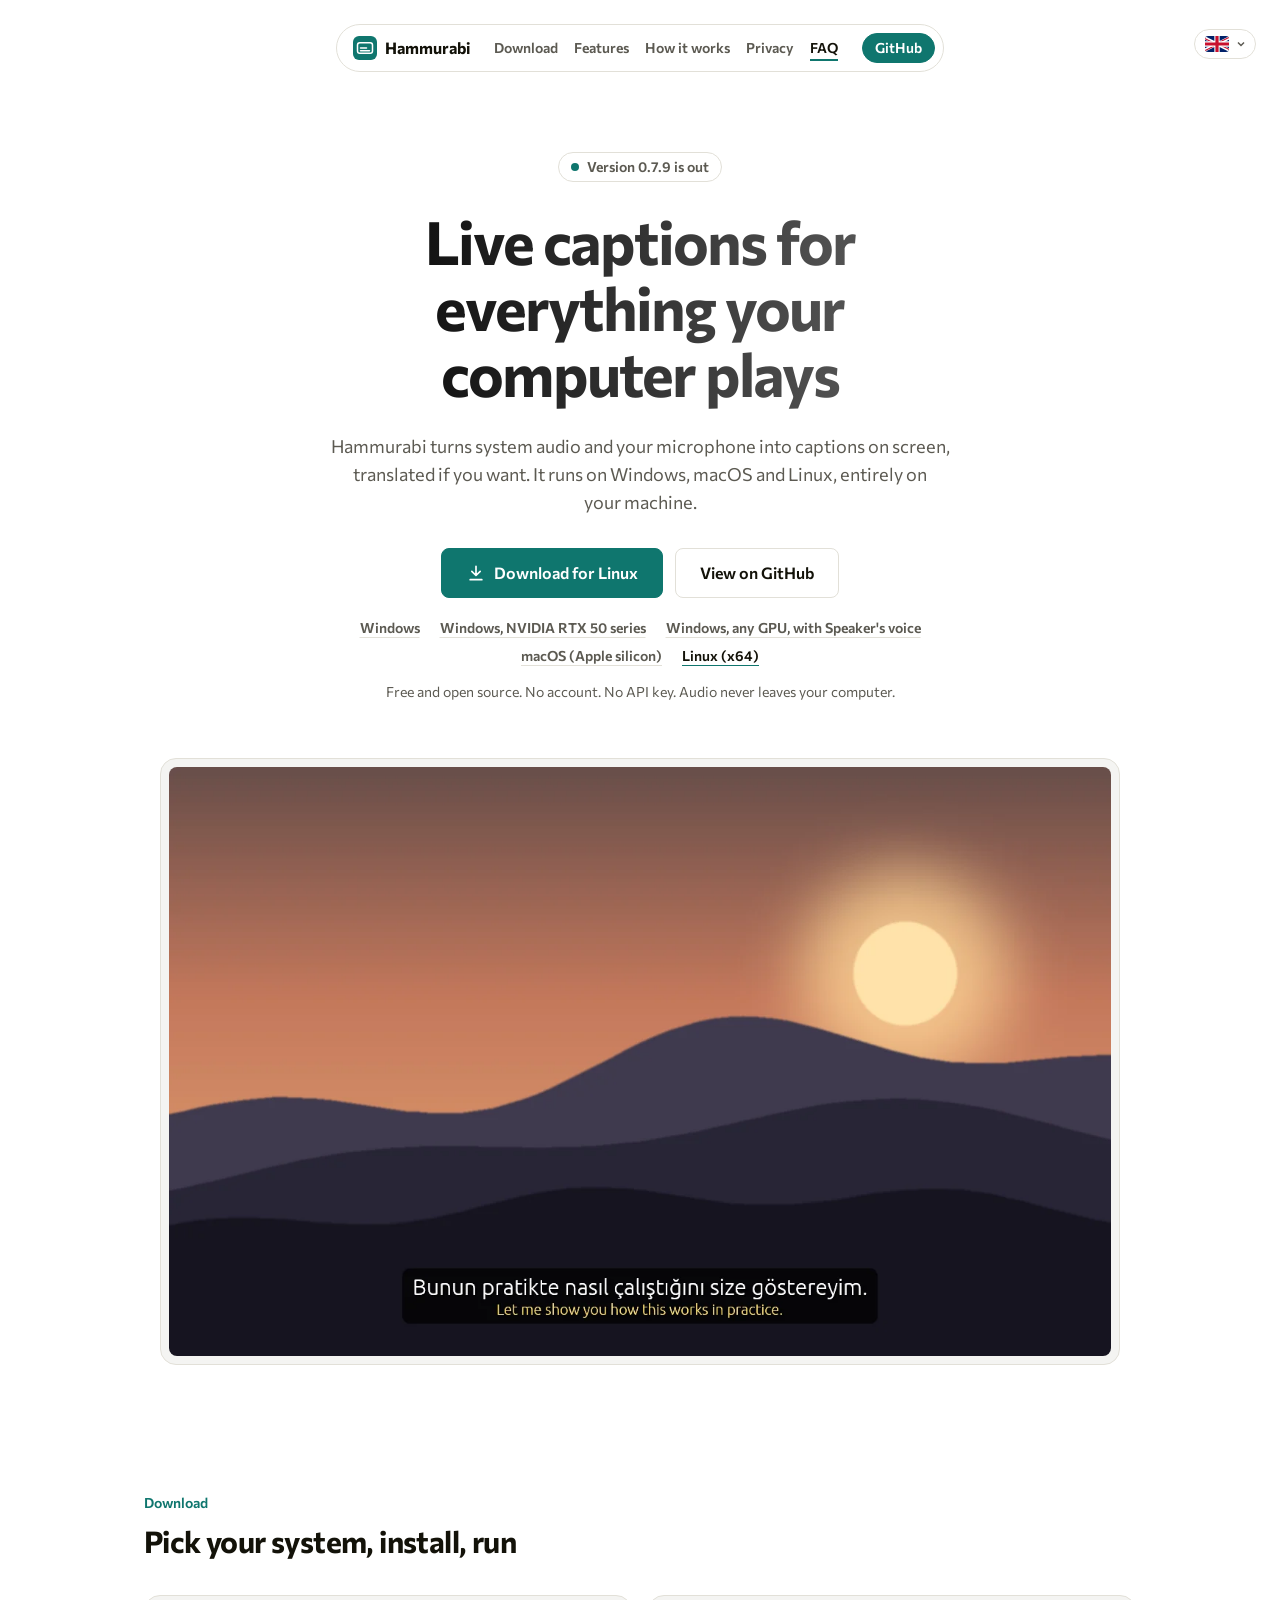
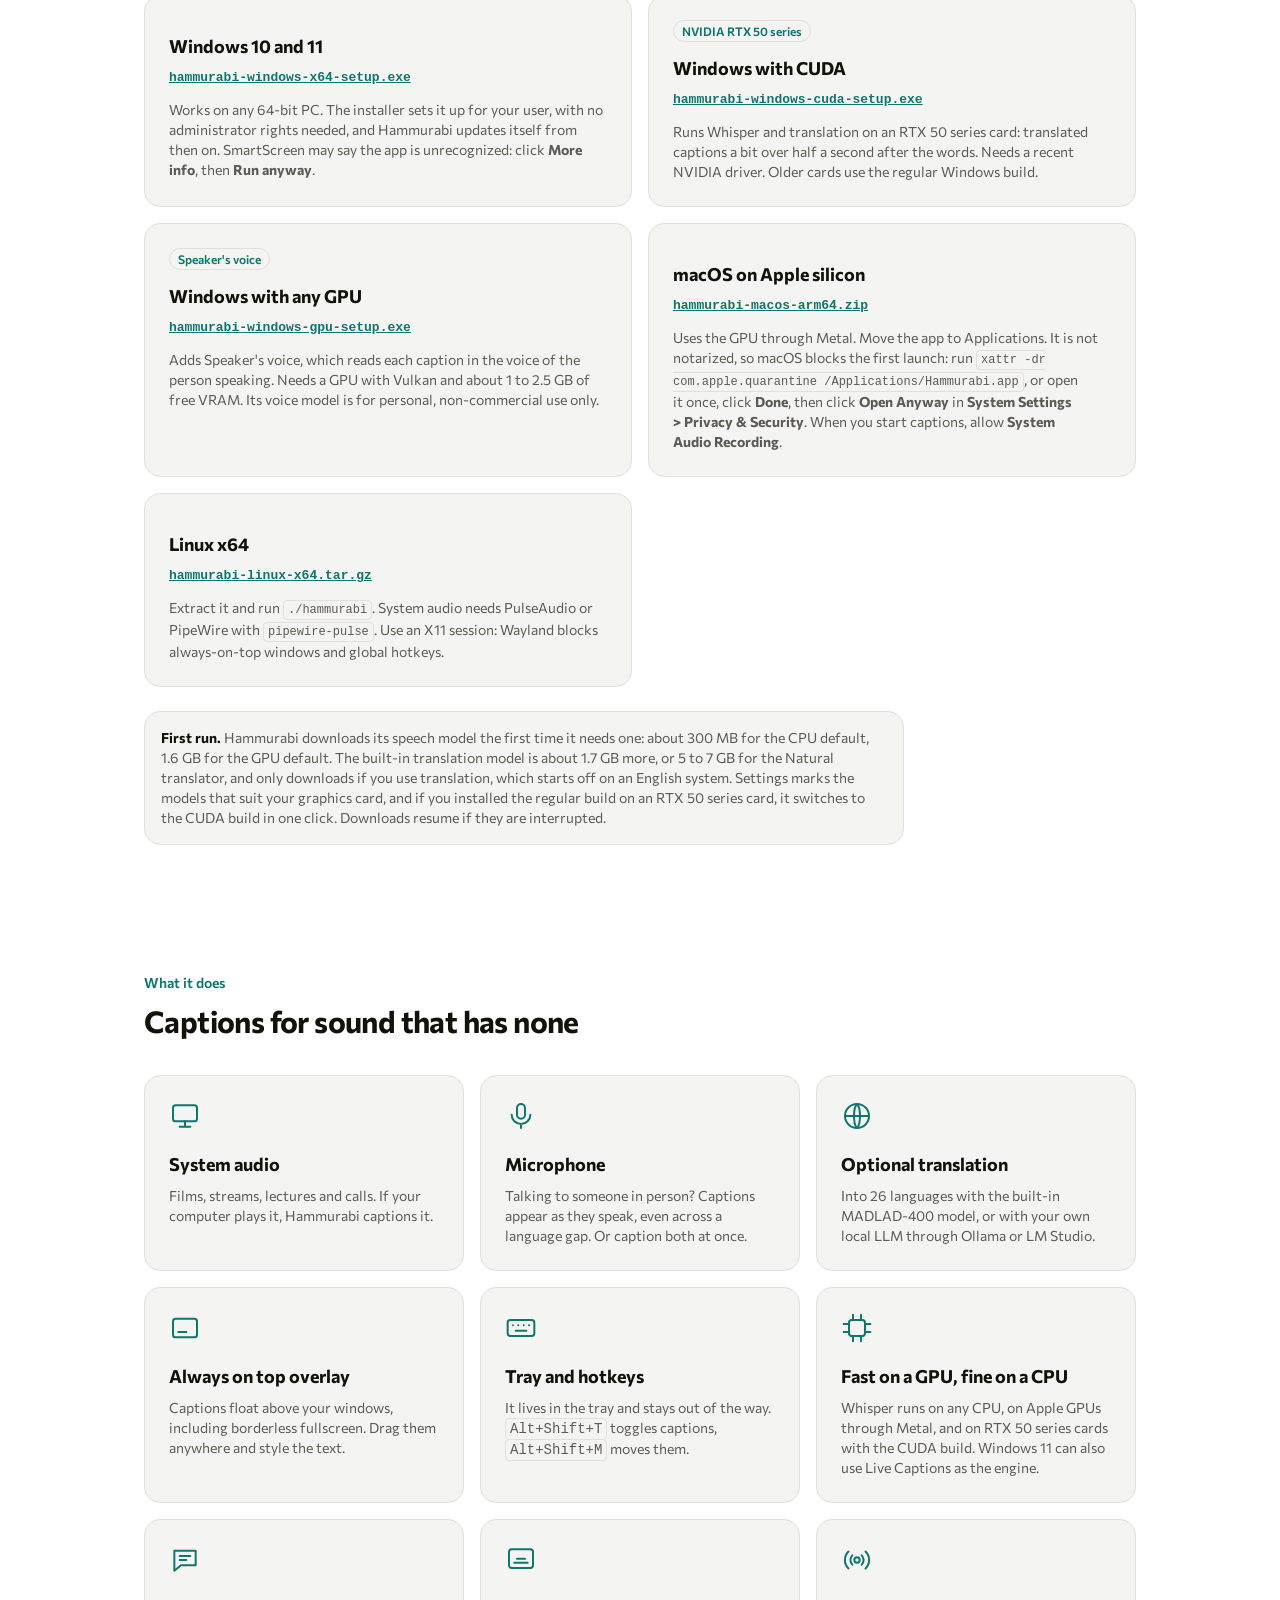
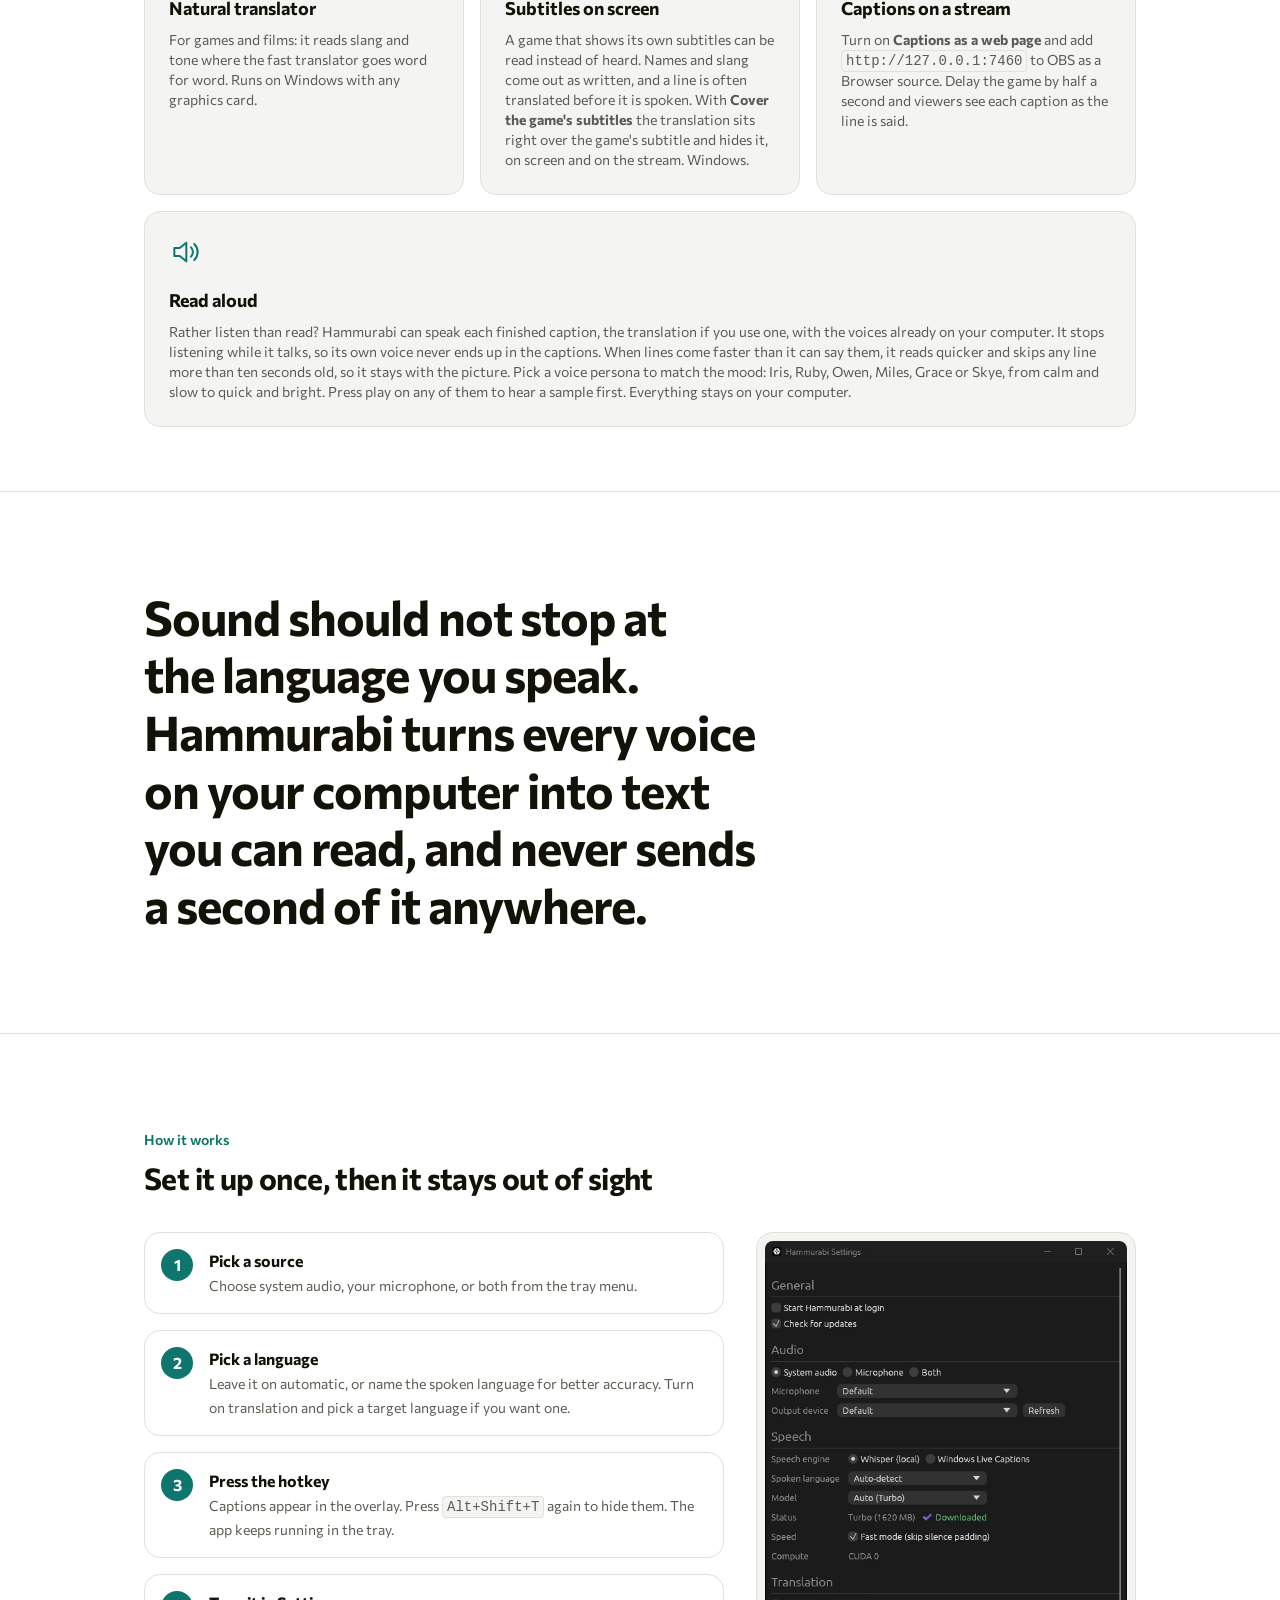
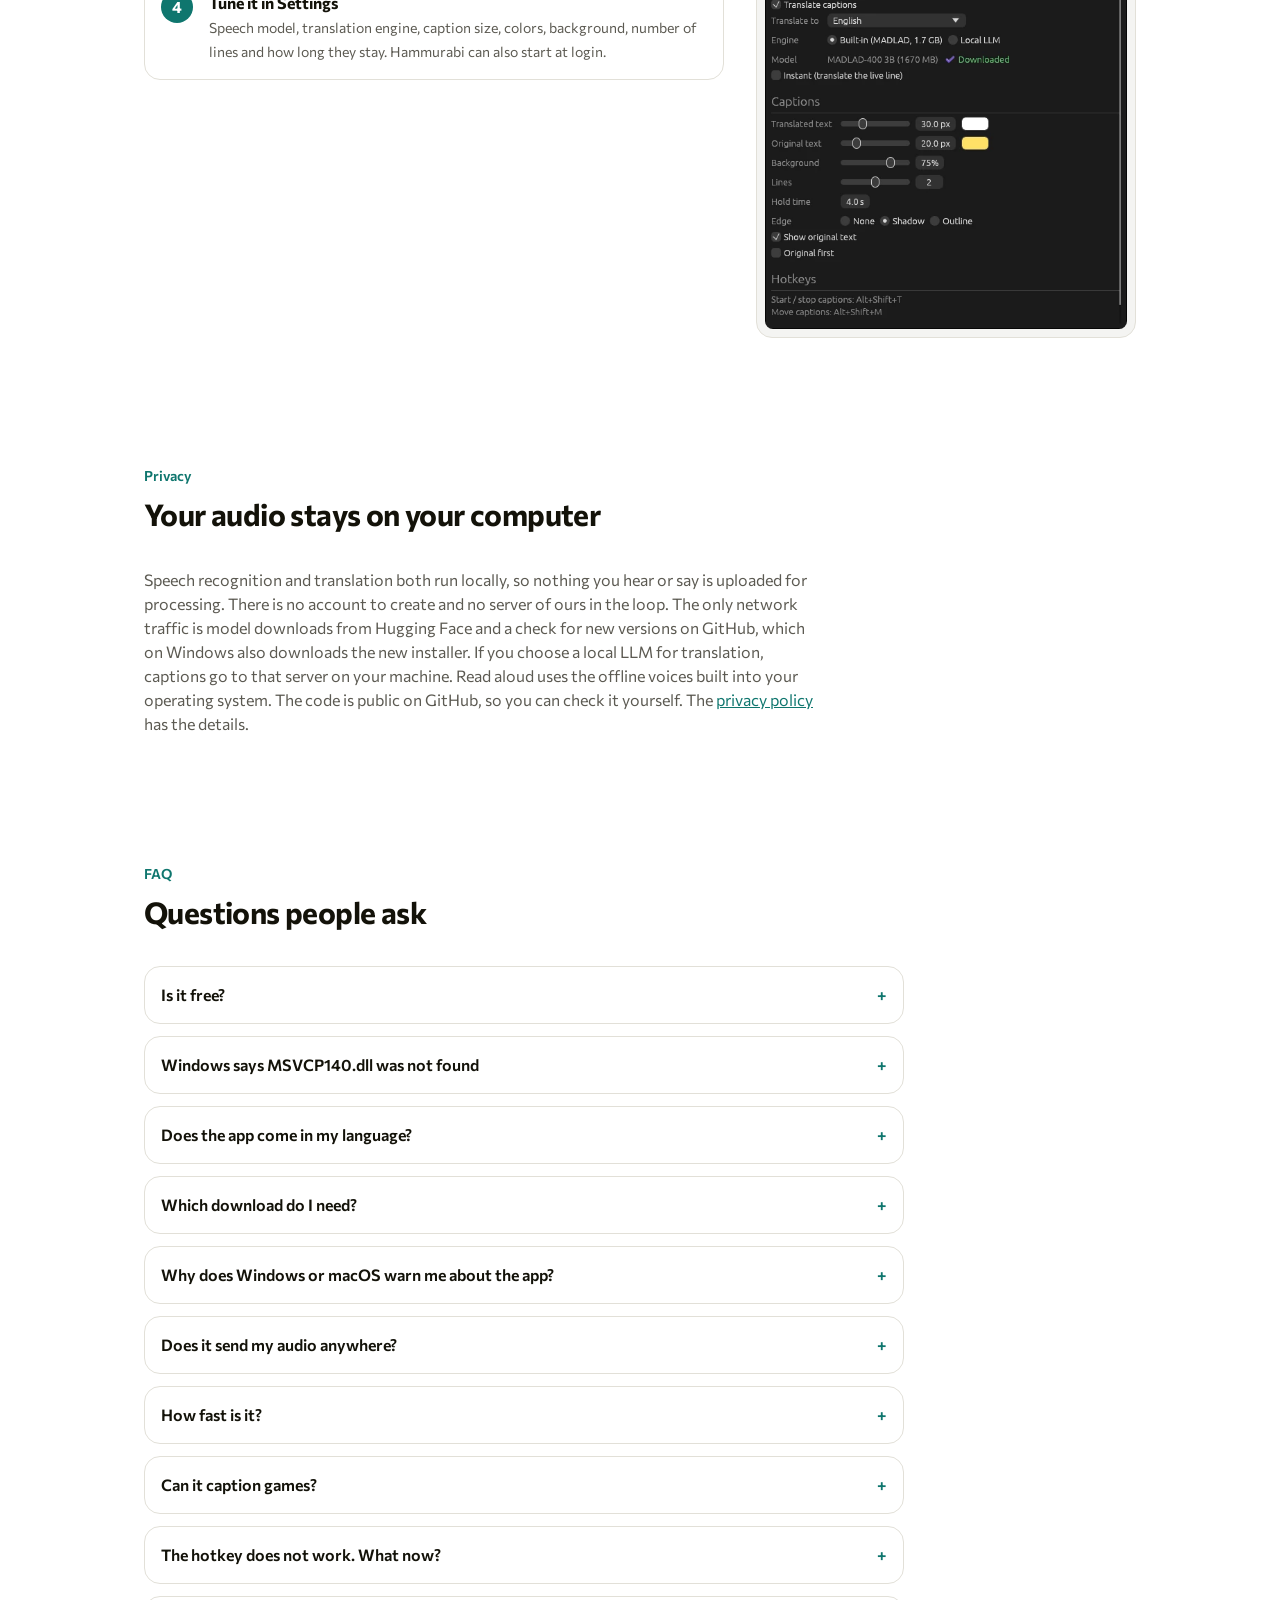
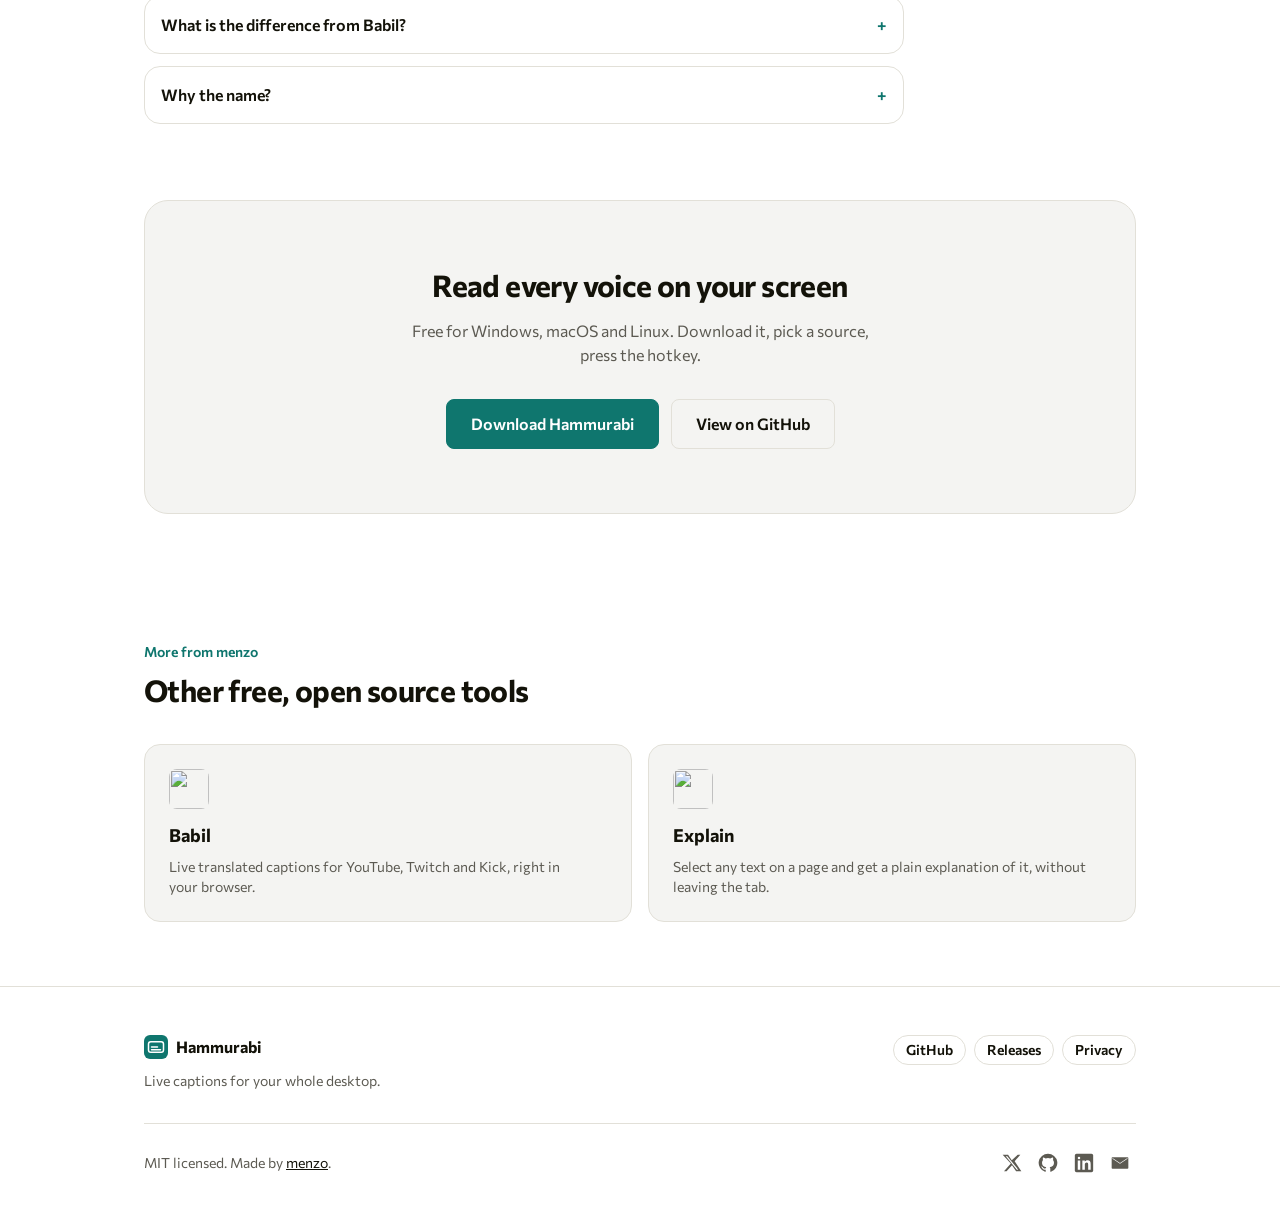
==== docs/index.html @ b680d035 "The site picks its language from a flag menu that has room for more languages" ====
<!doctype html>
<html lang="en">
<head>
<meta charset="utf-8">
<script>(function(){var L=["tr"],l;try{l=localStorage.getItem("lang")}catch(e){}if(l==="en")return;var n=((navigator.languages&&navigator.languages[0])||navigator.language||"").toLowerCase().split("-")[0];var t=L.indexOf(l)>=0?l:L.indexOf(n)>=0?n:"";if(t)location.replace(t+"/"+location.hash)})()</script>
<meta name="viewport" content="width=device-width,initial-scale=1">
<title>Hammurabi | Live Desktop Captions</title>
<meta name="description" content="Hammurabi is a free tray app for Windows, macOS and Linux that turns system audio and your microphone into live captions, with optional translation. Whisper runs on your computer. No account, no API key.">
<link rel="canonical" href="https://hammurabi.menzo.dev/">
<link rel="alternate" hreflang="en" href="https://hammurabi.menzo.dev/">
<link rel="alternate" hreflang="tr" href="https://hammurabi.menzo.dev/tr/">
<link rel="alternate" hreflang="x-default" href="https://hammurabi.menzo.dev/">
<link rel="icon" type="image/svg+xml" href="favicon.svg">
<meta name="theme-color" content="#0d1514">
<meta property="og:type" content="website">
<meta property="og:title" content="Hammurabi | Live Desktop Captions">
<meta property="og:description" content="Captions for any video, stream or call, and for the person talking to you. Local Whisper, optional translation, free download for Windows, macOS and Linux.">
<meta property="og:url" content="https://hammurabi.menzo.dev/">
<meta property="og:image" content="https://hammurabi.menzo.dev/og.png?v=20261023">
<meta property="og:image:width" content="1200">
<meta property="og:image:height" content="630">
<meta property="og:image:alt" content="Hammurabi live caption overlay with original speech and its translation.">
<meta name="twitter:card" content="summary_large_image">
<meta name="twitter:image" content="https://hammurabi.menzo.dev/og.png?v=20261023">
<link rel="preconnect" href="https://fonts.googleapis.com">
<link rel="preconnect" href="https://fonts.gstatic.com" crossorigin>
<link rel="stylesheet" href="https://fonts.googleapis.com/css2?family=Commissioner:wght@400;600;700&amp;display=swap">
<link rel="stylesheet" href="style.css">
<script>document.documentElement.className="js"</script>
</head>
<body>
<!-- Turkish copy: tr/index.html. Any change to this page goes there too, in the same push. -->
<a class="skip" href="#main">Skip to content</a>
<nav class="pill" aria-label="Main">
<a class="brand" href="#top"><img src="favicon.svg" alt="" width="24" height="24">Hammurabi</a>
<div class="links"><a href="#download">Download</a><a href="#features">Features</a><a href="#how">How it works</a><a href="#privacy">Privacy</a><a href="#faq">FAQ</a></div>
<div class="nav-end"><a class="btn sm" href="https://github.com/canmenzo/hammurabi">GitHub</a></div>
</nav>
<details class="langs"><summary aria-label="Language: English"><svg viewBox="0 0 60 30" preserveAspectRatio="xMidYMid slice" aria-hidden="true"><clipPath id="uk-t"><path d="M30 15h30v15zv15H0zH0V0zV0h30z"/></clipPath><rect width="60" height="30" fill="#012169"/><path d="M0 0l60 30M60 0L0 30" stroke="#fff" stroke-width="6"/><path d="M0 0l60 30M60 0L0 30" clip-path="url(#uk-t)" stroke="#c8102e" stroke-width="4"/><path d="M30 0v30M0 15h60" stroke="#fff" stroke-width="10"/><path d="M30 0v30M0 15h60" stroke="#c8102e" stroke-width="6"/></svg><svg class="chev" viewBox="0 0 12 12" aria-hidden="true"><path d="M3 4.5l3 3 3-3" fill="none" stroke="currentColor" stroke-width="1.5"/></svg></summary><div class="langs-menu"><a href="./" hreflang="en" lang="en" data-lang="en" aria-current="page"><svg viewBox="0 0 60 30" preserveAspectRatio="xMidYMid slice" aria-hidden="true"><clipPath id="uk-t"><path d="M30 15h30v15zv15H0zH0V0zV0h30z"/></clipPath><rect width="60" height="30" fill="#012169"/><path d="M0 0l60 30M60 0L0 30" stroke="#fff" stroke-width="6"/><path d="M0 0l60 30M60 0L0 30" clip-path="url(#uk-t)" stroke="#c8102e" stroke-width="4"/><path d="M30 0v30M0 15h60" stroke="#fff" stroke-width="10"/><path d="M30 0v30M0 15h60" stroke="#c8102e" stroke-width="6"/></svg><span>English</span></a><a href="tr/" hreflang="tr" lang="tr" data-lang="tr"><svg viewBox="0 0 30 20" aria-hidden="true"><rect width="30" height="20" fill="#e30a17"/><circle cx="10.625" cy="10" r="5" fill="#fff"/><circle cx="11.875" cy="10" r="4" fill="#e30a17"/><path fill="#fff" d="M12.083 10L13.81 9.439 13.81 7.622 14.878 9.092 16.606 8.531 15.538 10 16.606 11.469 14.878 10.908 13.81 12.378 13.81 10.561z"/></svg><span>Türkçe</span></a></div></details>

<main id="main">
<header class="hero" id="top">
<p class="status"><span class="dot"></span>Version 0.7.9 is out</p>
<h1>Live captions for everything your computer plays</h1>
<p class="sub">Hammurabi turns system audio and your microphone into captions on screen, translated if you want. It runs on Windows, macOS and Linux, entirely on your machine.</p>
<div class="cta"><a class="btn lg" id="dl" href="https://github.com/canmenzo/hammurabi/releases/latest"><svg viewBox="0 0 24 24" aria-hidden="true"><path d="M12 4v11M7 10l5 5 5-5M5 20h14"/></svg><span id="dl-label">Download</span></a><a class="btn ghost lg" href="https://github.com/canmenzo/hammurabi">View on GitHub</a></div>
<p class="files" id="files"><a data-os="win" href="https://github.com/canmenzo/hammurabi/releases/latest/download/hammurabi-windows-x64-setup.exe">Windows</a><a data-os="cuda" href="https://github.com/canmenzo/hammurabi/releases/latest/download/hammurabi-windows-cuda-setup.exe">Windows, NVIDIA RTX 50 series</a><a data-os="gpu" href="https://github.com/canmenzo/hammurabi/releases/latest/download/hammurabi-windows-gpu-setup.exe">Windows, any GPU, with Speaker's voice</a><a data-os="mac" href="https://github.com/canmenzo/hammurabi/releases/latest/download/hammurabi-macos-arm64.zip">macOS (Apple silicon)</a><a data-os="linux" href="https://github.com/canmenzo/hammurabi/releases/latest/download/hammurabi-linux-x64.tar.gz">Linux (x64)</a></p>
<p class="proof">Free and open source. No account. No API key. Audio never leaves your computer.</p>
<figure class="shot hero-shot">
<picture><source media="(max-width:640px)" srcset="img/overlay-mobile.webp" width="800" height="500"><img src="img/overlay.webp" width="1280" height="800" alt="The Hammurabi caption overlay at the bottom of a video, showing a Turkish line with its English translation underneath"></picture>
</figure>
</header>

<section class="wrap" id="download">
<p class="eyebrow rv">Download</p>
<h2 class="rv">Pick your system, install, run</h2>
<div class="grid os">
<div class="card rv" id="os-win"><h3>Windows 10 and 11</h3><p class="file"><a href="https://github.com/canmenzo/hammurabi/releases/latest/download/hammurabi-windows-x64-setup.exe">hammurabi-windows-x64-setup.exe</a></p><p>Works on any 64-bit PC. The installer sets it up for your user, with no administrator rights needed, and Hammurabi updates itself from then on. SmartScreen may say the app is unrecognized: click <strong>More info</strong>, then <strong>Run anyway</strong>.</p></div>
<div class="card rv" id="os-cuda"><span class="tag">NVIDIA RTX 50 series</span><h3>Windows with CUDA</h3><p class="file"><a href="https://github.com/canmenzo/hammurabi/releases/latest/download/hammurabi-windows-cuda-setup.exe">hammurabi-windows-cuda-setup.exe</a></p><p>Runs Whisper and translation on an RTX 50 series card: translated captions a bit over half a second after the words. Needs a recent NVIDIA driver. Older cards use the regular Windows build.</p></div>
<div class="card rv" id="os-gpu"><span class="tag">Speaker's voice</span><h3>Windows with any GPU</h3><p class="file"><a href="https://github.com/canmenzo/hammurabi/releases/latest/download/hammurabi-windows-gpu-setup.exe">hammurabi-windows-gpu-setup.exe</a></p><p>Adds Speaker's voice, which reads each caption in the voice of the person speaking. Needs a GPU with Vulkan and about 1 to 2.5 GB of free VRAM. Its voice model is for personal, non-commercial use only.</p></div>
<div class="card rv" id="os-mac"><h3>macOS on Apple silicon</h3><p class="file"><a href="https://github.com/canmenzo/hammurabi/releases/latest/download/hammurabi-macos-arm64.zip">hammurabi-macos-arm64.zip</a></p><p>Uses the GPU through Metal. Move the app to Applications. It is not notarized, so macOS blocks the first launch: run <code>xattr -dr com.apple.quarantine /Applications/Hammurabi.app</code>, or open it once, click <strong>Done</strong>, then click <strong>Open Anyway</strong> in <strong>System Settings &gt; Privacy &amp; Security</strong>. When you start captions, allow <strong>System Audio Recording</strong>.</p></div>
<div class="card rv" id="os-linux"><h3>Linux x64</h3><p class="file"><a href="https://github.com/canmenzo/hammurabi/releases/latest/download/hammurabi-linux-x64.tar.gz">hammurabi-linux-x64.tar.gz</a></p><p>Extract it and run <code>./hammurabi</code>. System audio needs PulseAudio or PipeWire with <code>pipewire-pulse</code>. Use an X11 session: Wayland blocks always-on-top windows and global hotkeys.</p></div>
</div>
<div class="note rv"><strong>First run.</strong> Hammurabi downloads its speech model the first time it needs one: about 300 MB for the CPU default, 1.6 GB for the GPU default. The built-in translation model is about 1.7 GB more, or 5 to 7 GB for the Natural translator, and only downloads if you use translation, which starts off on an English system. Settings marks the models that suit your graphics card, and if you installed the regular build on an RTX 50 series card, it switches to the CUDA build in one click. Downloads resume if they are interrupted.</div>
</section>

<section class="wrap" id="features">
<p class="eyebrow rv">What it does</p>
<h2 class="rv">Captions for sound that has none</h2>
<div class="grid">
<div class="card rv"><svg viewBox="0 0 24 24" aria-hidden="true"><rect x="3" y="4" width="18" height="12" rx="2"/><path d="M8 20h8M12 16v4"/></svg><h3>System audio</h3><p>Films, streams, lectures and calls. If your computer plays it, Hammurabi captions it.</p></div>
<div class="card rv"><svg viewBox="0 0 24 24" aria-hidden="true"><rect x="9" y="3" width="6" height="11" rx="3"/><path d="M5 11a7 7 0 0014 0M12 18v3"/></svg><h3>Microphone</h3><p>Talking to someone in person? Captions appear as they speak, even across a language gap. Or caption both at once.</p></div>
<div class="card rv"><svg viewBox="0 0 24 24" aria-hidden="true"><circle cx="12" cy="12" r="9"/><path d="M3 12h18M12 3c3 3 3 15 0 18M12 3c-3 3-3 15 0 18"/></svg><h3>Optional translation</h3><p>Into 26 languages with the built-in MADLAD-400 model, or with your own local LLM through Ollama or LM Studio.</p></div>
<div class="card rv"><svg viewBox="0 0 24 24" aria-hidden="true"><rect x="3" y="5" width="18" height="14" rx="2"/><path d="M7 15h6"/></svg><h3>Always on top overlay</h3><p>Captions float above your windows, including borderless fullscreen. Drag them anywhere and style the text.</p></div>
<div class="card rv"><svg viewBox="0 0 24 24" aria-hidden="true"><rect x="2" y="6" width="20" height="12" rx="2"/><path d="M6 10h.01M10 10h.01M14 10h.01M18 10h.01M8 14h8"/></svg><h3>Tray and hotkeys</h3><p>It lives in the tray and stays out of the way. <kbd>Alt+Shift+T</kbd> toggles captions, <kbd>Alt+Shift+M</kbd> moves them.</p></div>
<div class="card rv"><svg viewBox="0 0 24 24" aria-hidden="true"><rect x="6" y="6" width="12" height="12" rx="2"/><path d="M9 2v4M15 2v4M9 18v4M15 18v4M2 9h4M2 15h4M18 9h4M18 15h4"/></svg><h3>Fast on a GPU, fine on a CPU</h3><p>Whisper runs on any CPU, on Apple GPUs through Metal, and on RTX 50 series cards with the CUDA build. Windows 11 can also use Live Captions as the engine.</p></div>
<div class="card rv"><svg viewBox="0 0 24 24" aria-hidden="true"><path d="M4 5h16v11H9l-5 4z"/><path d="M8 9h8M8 12h5"/></svg><h3>Natural translator</h3><p>For games and films: it reads slang and tone where the fast translator goes word for word. Runs on Windows with any graphics card.</p></div>
<div class="card rv"><svg viewBox="0 0 24 24" aria-hidden="true"><rect x="3" y="4" width="18" height="14" rx="2"/><path d="M7 14h10M9 11h6"/></svg><h3>Subtitles on screen</h3><p>A game that shows its own subtitles can be read instead of heard. Names and slang come out as written, and a line is often translated before it is spoken. With <strong>Cover the game's subtitles</strong> the translation sits right over the game's subtitle and hides it, on screen and on the stream. Windows.</p></div>
<div class="card rv"><svg viewBox="0 0 24 24" aria-hidden="true"><circle cx="12" cy="12" r="2"/><path d="M8.5 8.5a5 5 0 000 7M15.5 8.5a5 5 0 010 7M5.6 5.6a9 9 0 000 12.8M18.4 5.6a9 9 0 010 12.8"/></svg><h3>Captions on a stream</h3><p>Turn on <strong>Captions as a web page</strong> and add <code>http://127.0.0.1:7460</code> to OBS as a Browser source. Delay the game by half a second and viewers see each caption as the line is said.</p></div>
<div class="card wide rv"><svg viewBox="0 0 24 24" aria-hidden="true"><path d="M4 9v6h4l5 4V5L8 9H4z"/><path d="M16.5 8.5a5 5 0 010 7M19 6a8.5 8.5 0 010 12"/></svg><h3>Read aloud</h3><p>Rather listen than read? Hammurabi can speak each finished caption, the translation if you use one, with the voices already on your computer. It stops listening while it talks, so its own voice never ends up in the captions. When lines come faster than it can say them, it reads quicker and skips any line more than ten seconds old, so it stays with the picture. Pick a voice persona to match the mood: Iris, Ruby, Owen, Miles, Grace or Skye, from calm and slow to quick and bright. Press play on any of them to hear a sample first. Everything stays on your computer.</p></div>
</div>
</section>

<div class="tagline"><div class="wrap"><p id="tag">Sound should not stop at the language you speak. Hammurabi turns every voice on your computer into text you can read, and never sends a second of it anywhere.</p></div></div>

<section class="wrap" id="how">
<p class="eyebrow rv">How it works</p>
<h2 class="rv">Set it up once, then it stays out of sight</h2>
<div class="split">
<ol class="steps rv">
<li><strong>Pick a source</strong><span>Choose system audio, your microphone, or both from the tray menu.</span></li>
<li><strong>Pick a language</strong><span>Leave it on automatic, or name the spoken language for better accuracy. Turn on translation and pick a target language if you want one.</span></li>
<li><strong>Press the hotkey</strong><span>Captions appear in the overlay. Press <kbd>Alt+Shift+T</kbd> again to hide them. The app keeps running in the tray.</span></li>
<li><strong>Tune it in Settings</strong><span>Speech model, translation engine, caption size, colors, background, number of lines and how long they stay. Hammurabi can also start at login.</span></li>
</ol>
<figure class="shot settings-shot rv"><img src="img/settings.webp" width="522" height="992" loading="lazy" alt="The Hammurabi settings window with sections for General, Audio, Speech, Translation, Captions and Hotkeys"></figure>
</div>
</section>

<section class="wrap" id="privacy">
<p class="eyebrow rv">Privacy</p>
<h2 class="rv">Your audio stays on your computer</h2>
<p class="lead rv">Speech recognition and translation both run locally, so nothing you hear or say is uploaded for processing. There is no account to create and no server of ours in the loop. The only network traffic is model downloads from Hugging Face and a check for new versions on GitHub, which on Windows also downloads the new installer. If you choose a local LLM for translation, captions go to that server on your machine. Read aloud uses the offline voices built into your operating system. The code is public on GitHub, so you can check it yourself. The <a href="/privacy">privacy policy</a> has the details.</p>
</section>

<section class="wrap" id="faq">
<p class="eyebrow rv">FAQ</p>
<h2 class="rv">Questions people ask</h2>
<details class="rv"><summary>Is it free?</summary><p>Yes. Hammurabi is open source under the MIT License. There is no paid tier, no trial and no API key to buy.</p></details>
<details class="rv"><summary>Windows says MSVCP140.dll was not found</summary><p>Versions before 0.7.6 needed the Visual C++ Redistributable, which some PCs do not have. Download the installer again and run it: it installs over the old one and brings that file along.</p></details>
<details class="rv"><summary>Does the app come in my language?</summary><p>Hammurabi speaks English, Turkish, Spanish, Portuguese and Chinese, and opens in your system's language when it is one of them. Change it in <strong>Settings &gt; General</strong>. Captions and translation work in many more languages than that.</p></details>
<details class="rv"><summary>Which download do I need?</summary><p>On Windows, take the CUDA build only if you have an NVIDIA RTX 50 series card; everyone else takes the regular Windows build. Take the GPU build if you want Speaker's voice. Mac users take the macOS build (Apple silicon only), and Linux users the tar.gz.</p></details>
<details class="rv"><summary>Why does Windows or macOS warn me about the app?</summary><p>The builds are not code signed with a paid certificate yet. On Windows, click More info, then Run anyway. On macOS, use Open Anyway in System Settings &gt; Privacy &amp; Security, or remove the quarantine flag with <code>xattr -dr com.apple.quarantine /Applications/Hammurabi.app</code>.</p></details>
<details class="rv"><summary>Does it send my audio anywhere?</summary><p>No. Whisper runs on your computer, and so does translation. Nothing is uploaded.</p></details>
<details class="rv"><summary>How fast is it?</summary><p>On a modern CPU the default model keeps up with normal speech. With the CUDA build on an RTX 50 series card, a translated caption appears a bit over half a second after the words are said. On a slower machine, pick the tiny or base model in Settings.</p></details>
<details class="rv"><summary>Can it caption games?</summary><p>Borderless and windowed games, yes. Games in exclusive fullscreen on Windows draw over every other window, so the overlay cannot appear on top of them.</p></details>
<details class="rv"><summary>The hotkey does not work. What now?</summary><p>Windows uses Alt+Shift to switch keyboard layouts, which can swallow the shortcut. Change it in <strong>Settings &gt; General</strong>. On Linux, global hotkeys need an X11 session.</p></details>
<details class="rv"><summary>What is the difference from Babil?</summary><p>Babil captions videos inside your browser. Hammurabi captions the whole computer and your microphone, so it also works for native apps, calls and conversations.</p></details>
<details class="rv"><summary>Why the name?</summary><p>Hammurabi ruled Babylon, and Babil is the Turkish name for Babylon. The desktop app is the sibling of the browser extension.</p></details>
</section>

<section class="wrap final">
<div class="panel rv"><h2>Read every voice on your screen</h2><p>Free for Windows, macOS and Linux. Download it, pick a source, press the hotkey.</p><div class="cta"><a class="btn lg" href="https://github.com/canmenzo/hammurabi/releases/latest">Download Hammurabi</a><a class="btn ghost lg" href="https://github.com/canmenzo/hammurabi">View on GitHub</a></div></div>
</section>

<section class="wrap" id="more">
<p class="eyebrow rv">More from menzo</p>
<h2 class="rv">Other free, open source tools</h2>
<div class="grid tools"><a class="card rv" href="https://babil.menzo.dev"><img src="https://babil.menzo.dev/icon-128.png" alt="" width="40" height="40" loading="lazy"><h3>Babil</h3><p>Live translated captions for YouTube, Twitch and Kick, right in your browser.</p></a><a class="card rv" href="https://explain.menzo.dev"><img src="https://explain.menzo.dev/icon-128.png" alt="" width="40" height="40" loading="lazy"><h3>Explain</h3><p>Select any text on a page and get a plain explanation of it, without leaving the tab.</p></a></div>
</section>
</main>
<footer><div class="wrap"><div class="fb"><a class="brand" href="#top"><img src="favicon.svg" alt="" width="24" height="24">Hammurabi</a><p>Live captions for your whole desktop.</p></div><nav aria-label="Footer"><a href="https://github.com/canmenzo/hammurabi">GitHub</a><a href="https://github.com/canmenzo/hammurabi/releases/latest">Releases</a><a href="/privacy">Privacy</a></nav></div><div class="wrap fine"><p>MIT licensed. Made by <a href="https://menzo.dev">menzo</a>.</p><nav class="social" aria-label="Social links"><a href="https://x.com/canmenzo" aria-label="X profile"><svg viewBox="0 0 24 24" aria-hidden="true" focusable="false"><path fill="currentColor" d="M18.9 2H22l-6.8 7.8L23.2 22h-6.3L12 14.6 5.5 22H2.4l8.2-9.4L.8 2h6.5l4.4 6.7L18.9 2Zm-1.1 18h1.7L6.3 3.9H4.5L17.8 20Z"/></svg></a><a href="https://github.com/canmenzo" aria-label="GitHub profile"><svg viewBox="0 0 24 24" aria-hidden="true" focusable="false"><path fill="currentColor" d="M12 .8a11.2 11.2 0 0 0-3.54 21.83c.56.1.77-.24.77-.54v-2.1c-3.13.68-3.79-1.33-3.79-1.33-.51-1.3-1.25-1.65-1.25-1.65-1.02-.7.08-.69.08-.69 1.13.08 1.72 1.16 1.72 1.16 1 1.72 2.63 1.22 3.27.93.1-.73.39-1.22.71-1.5-2.5-.28-5.13-1.25-5.13-5.57 0-1.23.44-2.24 1.16-3.03-.12-.28-.5-1.43.11-2.98 0 0 .94-.3 3.08 1.15a10.7 10.7 0 0 1 5.62 0c2.14-1.45 3.08-1.15 3.08-1.15.61 1.55.23 2.7.11 2.98.72.79 1.16 1.8 1.16 3.03 0 4.33-2.64 5.28-5.15 5.56.4.35.76 1.03.76 2.08v3.1c0 .3.2.65.78.54A11.2 11.2 0 0 0 12 .8Z"/></svg></a><a href="https://www.linkedin.com/in/canmenzo/" aria-label="LinkedIn profile"><svg viewBox="0 0 24 24" aria-hidden="true" focusable="false"><rect x="1" y="1" width="22" height="22" rx="2" fill="currentColor"/><circle cx="6" cy="6" r="1.5" fill="var(--bg)"/><path fill="var(--bg)" d="M4.5 9h3v11h-3zm5.5 0h3v1.5c.7-1.2 1.8-1.8 3.2-1.8 3 0 3.8 1.9 3.8 4.8V20h-3v-6c0-1.7-.3-2.7-1.8-2.7-1.6 0-2.2 1.1-2.2 2.7v6h-3Z"/></svg></a><a href="mailto:hi@menzo.dev" aria-label="Email hi@menzo.dev"><svg viewBox="0 0 24 24" aria-hidden="true" focusable="false"><path fill="currentColor" fill-rule="evenodd" d="M3 5h18a1 1 0 0 1 1 1v12a1 1 0 0 1-1 1H3a1 1 0 0 1-1-1V6a1 1 0 0 1 1-1Zm0 2 9 6 9-6V6l-9 6-9-6v1Z"/></svg></a></nav></div></footer>
<script>
(function(){
var ua=navigator.userAgent,p=(navigator.userAgentData&&navigator.userAgentData.platform)||navigator.platform||"";
var os=/iPhone|iPad|iPod|Android/i.test(ua)?"":/Win/i.test(p)?"win":/Mac/i.test(p)?"mac":/Linux|X11/i.test(p)?"linux":"";
var names={win:"Windows",cuda:"Windows (RTX 50)",gpu:"Windows (GPU)",mac:"macOS",linux:"Linux"};
var dl=document.getElementById("dl"),label=document.getElementById("dl-label"),links=[].slice.call(document.querySelectorAll("#files a"));
function pick(k){links.forEach(function(a){if(a.getAttribute("data-os")===k){a.setAttribute("aria-current","true");dl.href=a.href;label.textContent="Download for "+names[k]}else a.removeAttribute("aria-current")})}
links.forEach(function(a){a.addEventListener("click",function(e){e.preventDefault();pick(a.getAttribute("data-os"))})});
if(os==="win"){try{var c=document.createElement("canvas"),g=c.getContext("webgl")||c.getContext("experimental-webgl"),x=g&&g.getExtension("WEBGL_debug_renderer_info");var r=x?g.getParameter(x.UNMASKED_RENDERER_WEBGL):"";if(/RTX 50[5-9]0/i.test(r))os="cuda"}catch(e){}}
if(os)pick(os);
})();
(function(){
var rm=matchMedia("(prefers-reduced-motion: reduce)").matches;
var t=document.getElementById("tag");
t.innerHTML=t.textContent.split(" ").map(function(w){return '<span class="w">'+w+"</span>"}).join(" ");
var ws=[].slice.call(t.querySelectorAll(".w"));
var rv=[].slice.call(document.querySelectorAll(".rv"));
function all(){ws.concat(rv).forEach(function(e){e.classList.add("on")})}
if(!("IntersectionObserver" in window)||rm){all();return}
function mk(m){var o=new IntersectionObserver(function(es){es.forEach(function(e){if(e.isIntersecting){e.target.classList.add("on");o.unobserve(e.target)}})},{rootMargin:m});return o}
var wo=mk("0px 0px -40% 0px");ws.forEach(function(w){wo.observe(w)});
var ro=mk("0px 0px -5% 0px");rv.forEach(function(e){ro.observe(e)});
var links=[].slice.call(document.querySelectorAll(".links a"));
var so=new IntersectionObserver(function(es){es.forEach(function(e){if(e.isIntersecting){links.forEach(function(a){if(a.getAttribute("href")==="#"+e.target.id)a.setAttribute("aria-current","true");else a.removeAttribute("aria-current")})}})},{rootMargin:"-40% 0px -55% 0px"});
links.forEach(function(a){var s=document.querySelector(a.getAttribute("href"));if(s)so.observe(s)});
})();
</script>
<script>(function(){var d=document.querySelector(".langs");if(!d)return;document.addEventListener("click",function(e){if(!d.contains(e.target))d.open=false});document.addEventListener("keydown",function(e){if(e.key==="Escape")d.open=false});d.addEventListener("click",function(e){var a=e.target.closest("a[data-lang]");if(a)try{localStorage.setItem("lang",a.dataset.lang)}catch(_){}})})()</script>
</body>
</html>
---- docs/style.css ----
:root{--bg:#fff;--surface:#f4f4f2;--text:#131209;--soft:#5c5a52;--border:#e2e0d8;--accent:#0f766e;--accent-bg:#0f766e;--on-accent:#fff;--ease:cubic-bezier(.32,.72,0,1);--g1:#000;--g2:#666}
@media(prefers-color-scheme:dark){:root{--bg:#181818;--surface:#1f1f1f;--text:#f2f0e8;--soft:#b3b0a4;--border:#313131;--accent:#5eead4;--accent-bg:#5eead4;--on-accent:#131209;--g1:#fff;--g2:#9b9b9b}}
*{box-sizing:border-box}
html{scroll-behavior:smooth;scroll-padding-top:0}
body{margin:0;background:var(--bg);color:var(--text);font-family:Commissioner,system-ui,-apple-system,"Segoe UI",sans-serif;font-size:16px;line-height:24px;text-wrap:pretty}
img{max-width:100%;height:auto;display:block}
a{color:var(--accent)}
code,kbd{font-family:ui-monospace,"Geist Mono",Consolas,monospace;font-size:14px;background:var(--surface);border:1px solid var(--border);border-radius:4px;padding:2px 4px;overflow-wrap:anywhere}
.wrap{max-width:1040px;margin:0 auto;padding:0 24px}
.skip{position:absolute;left:16px;top:-64px;background:var(--accent-bg);color:var(--on-accent);padding:8px 12px;border-radius:8px;z-index:10}
.skip:focus{top:8px}
a:focus-visible,.btn:focus-visible,summary:focus-visible{outline:2px solid var(--accent);outline-offset:2px;border-radius:8px}
summary{transition:color .5s var(--ease)}
summary:hover{color:var(--accent)}
details{transition:border-color .5s var(--ease)}
details:hover,details[open]{border-color:color-mix(in srgb,var(--accent) 50%,var(--border))}
nav.pill{display:flex;align-items:center;gap:24px;width:max-content;max-width:calc(100% - 32px);margin:24px auto 0;padding:8px 8px 8px 16px;border:1px solid var(--border);border-radius:9999px;background:color-mix(in srgb,var(--bg) 80%,transparent);backdrop-filter:blur(24px);-webkit-backdrop-filter:blur(24px);position:sticky;top:16px;z-index:5}
nav.pill .brand{display:flex;align-items:center;gap:8px;font-weight:700;color:var(--text);text-decoration:none}
nav.pill .brand img{width:24px;height:24px;border-radius:4px}
nav.pill .links{display:flex;gap:16px;font-size:14px;line-height:20px;font-weight:600}
nav.pill .links a{color:var(--soft);text-decoration:none;transition:color .5s var(--ease)}
nav.pill .links a:hover,nav.pill .links a[aria-current]{color:var(--text)}
nav.pill .links a[aria-current]{text-decoration:underline;text-decoration-color:var(--accent);text-underline-offset:6px;text-decoration-thickness:2px}
.btn{display:inline-flex;align-items:center;gap:8px;padding:8px 12px;border-radius:8px;font:inherit;font-size:16px;line-height:24px;font-weight:600;text-decoration:none;background:var(--accent-bg);color:var(--on-accent);border:1px solid var(--accent-bg);transition:transform .5s var(--ease),filter .5s var(--ease)}
.btn:hover{filter:brightness(1.08);transform:translateY(-2px)}
.btn:active{transform:scale(.98)}
.btn.ghost{background:transparent;color:var(--text);border-color:var(--border)}
.btn.lg{padding:12px 24px}
.btn.sm{font-size:14px;line-height:20px;border-radius:9999px;padding:4px 12px}
.hero{padding:80px 24px 48px;text-align:center}
.hero .cta .btn{padding:12px 24px}
.hero h1{max-width:680px;margin:0 auto 16px;padding:.04em 0 .16em;font-size:clamp(36px,7vw,60px);line-height:1.1;font-weight:700;letter-spacing:-.03em;text-wrap:balance;background:linear-gradient(90deg,var(--g1),var(--g2));-webkit-background-clip:text;background-clip:text;color:transparent}
.hero p.sub{max-width:680px;margin:0 auto 32px;font-size:18px;line-height:28px;color:var(--soft)}
.cta{display:flex;flex-wrap:wrap;gap:12px;justify-content:center}
.proof{margin:16px 0 0;font-size:14px;line-height:20px;color:var(--soft)}
.shot{margin:64px auto 0;max-width:960px;padding:8px;border:1px solid var(--border);border-radius:16px;background:var(--surface)}
.shot img{border-radius:8px;width:100%}
section.wrap{padding-top:80px;padding-bottom:48px;scroll-margin-top:0}
h2{margin:0 0 32px;font-size:30px;line-height:40px;padding-bottom:2px;font-weight:700;letter-spacing:-.02em;text-wrap:balance}
.eyebrow{margin:0 0 8px;font-size:14px;line-height:20px;font-weight:600;color:var(--accent)}
.tagline{padding:96px 0;margin:16px 0;border-top:1px solid var(--border);border-bottom:1px solid var(--border)}
.tagline p{max-width:680px;margin:0;font-size:clamp(30px,5vw,48px);line-height:1.2;padding-bottom:.08em;font-weight:700;letter-spacing:-.02em;text-wrap:balance}
.tagline .w{opacity:.3;transition:opacity .8s var(--ease)}
.tagline .w.on{opacity:1}
.grid{display:grid;grid-template-columns:repeat(auto-fit,minmax(280px,1fr));gap:16px}
.card{padding:24px;border:1px solid var(--border);border-radius:16px;background:var(--surface)}
.card.wide{grid-column:1/-1}
.card.rv.on{transition:opacity .9s var(--ease),transform .5s var(--ease),filter .9s var(--ease),border-color .5s var(--ease),box-shadow .5s var(--ease)}
.card.rv.on:hover{transform:translateY(-4px);border-color:var(--accent);box-shadow:0 12px 32px -12px color-mix(in srgb,var(--accent) 40%,transparent)}
.card svg{transition:transform .5s var(--ease)}
.card:hover svg{transform:scale(1.08)}
.card h3{margin:12px 0 8px;font-size:18px;line-height:28px}
.card p{margin:0;color:var(--soft);font-size:14px;line-height:20px}
.card svg{width:32px;height:32px;fill:none;stroke:var(--accent);stroke-width:1.5;stroke-linecap:round;stroke-linejoin:round}
.steps{list-style:none;counter-reset:s;margin:0;padding:0;display:grid;gap:16px;max-width:760px}
.steps li{counter-increment:s;position:relative;padding:16px 16px 16px 64px;border:1px solid var(--border);border-radius:16px}
.steps li::before{content:counter(s);position:absolute;left:16px;top:16px;width:32px;height:32px;display:grid;place-items:center;border-radius:9999px;background:var(--accent-bg);color:var(--on-accent);font-weight:700}
.steps strong{display:block}
.steps span{color:var(--soft);font-size:14px;line-height:20px}
.note{max-width:760px;margin:24px 0 0;padding:16px;border:1px solid var(--border);border-radius:16px;background:var(--surface);font-size:14px;line-height:20px;color:var(--soft)}
.note strong{color:var(--text)}
.lead{max-width:680px;color:var(--soft);margin:0}
details{max-width:760px;border:1px solid var(--border);border-radius:16px;margin:0 0 12px;padding:0 16px}
summary{cursor:pointer;padding:16px 0;font-weight:600;list-style:none;display:flex;justify-content:space-between;gap:16px}
summary::-webkit-details-marker{display:none}
summary::after{content:"+";color:var(--accent);transition:transform .5s var(--ease)}
details[open] summary::after{transform:rotate(45deg)}
details p{margin:0 0 16px;color:var(--soft)}
.tag{display:inline-block;margin-bottom:12px;padding:2px 8px;border:1px solid var(--border);border-radius:9999px;font-size:12px;line-height:16px;font-weight:600;color:var(--accent)}
section.final{padding-top:16px}
.panel{padding:64px 24px;text-align:center;border:1px solid var(--border);border-radius:24px;background:var(--surface)}
.panel h2{max-width:560px;margin:0 auto 12px}
.panel p{max-width:480px;margin:0 auto 32px;color:var(--soft)}
footer{margin-top:16px;border-top:1px solid var(--border);padding:48px 0;font-size:14px;line-height:20px;color:var(--soft)}
footer .wrap{display:flex;flex-wrap:wrap;align-items:flex-start;justify-content:space-between;gap:32px}
.fb{max-width:320px}
.fb .brand{display:flex;align-items:center;gap:8px;margin-bottom:12px;font-size:16px;line-height:24px;font-weight:700;color:var(--text);text-decoration:none}
.fb .brand img{width:24px;height:24px;border-radius:4px}
.fb p{margin:0}
.fb a{color:var(--text)}
footer nav{display:flex;flex-wrap:wrap;gap:8px}
footer nav a{padding:4px 12px;border:1px solid var(--border);border-radius:9999px;color:var(--text);font-weight:600;text-decoration:none;transition:border-color .5s var(--ease),color .5s var(--ease),transform .5s var(--ease)}
footer nav a:hover{border-color:var(--accent);color:var(--accent);transform:translateY(-2px)}
.js .rv{opacity:0;transform:translateY(32px);filter:blur(8px);transition:opacity .9s var(--ease),transform .9s var(--ease),filter .9s var(--ease)}
.js .rv.on{opacity:1;transform:none;filter:none}
@media(max-width:640px){nav.pill .links{display:none}.hero{padding-top:48px}section.wrap{padding-top:64px;padding-bottom:64px}.tagline{padding:64px 0}.panel{padding:48px 16px}h2{font-size:24px;line-height:32px}.hero .cta .btn{width:100%;justify-content:center}.hero .cta{max-width:320px;margin:0 auto}}
@media(prefers-reduced-motion:reduce){*{transition:none!important;scroll-behavior:auto}.js .rv{opacity:1;transform:none;filter:none}.tagline .w{opacity:1}}

.status{display:inline-flex;align-items:center;gap:8px;margin:0 0 24px;padding:4px 12px;border:1px solid var(--border);border-radius:9999px;font-size:14px;line-height:20px;font-weight:600;color:var(--soft)}
.dot{width:8px;height:8px;border-radius:9999px;background:var(--accent);display:inline-block;animation:pulse 2s var(--ease) infinite}
@keyframes pulse{50%{opacity:.35}}
.btn svg{width:20px;height:20px;fill:none;stroke:currentColor;stroke-width:2;stroke-linecap:round;stroke-linejoin:round}
.files{display:flex;flex-wrap:wrap;justify-content:center;gap:8px 20px;margin:20px auto 0;max-width:680px;font-size:14px;line-height:20px;font-weight:600}
.files a{cursor:pointer;color:var(--soft);text-decoration:underline;text-decoration-color:var(--border);text-underline-offset:4px;transition:color .5s var(--ease),text-decoration-color .5s var(--ease)}
.files a:hover,.files a[aria-current]{color:var(--text);text-decoration-color:var(--accent)}
.hero-shot{margin-top:56px}
.os .card{display:flex;flex-direction:column}
.os .card .tag{align-self:flex-start;margin-bottom:0}
.os .card p+p{margin-top:12px}
.os .file{font-family:ui-monospace,"Geist Mono",Consolas,monospace;font-size:13px;overflow-wrap:anywhere}
.os .file a{font-weight:600}
.os code{font-size:12px}
.split{display:grid;grid-template-columns:minmax(0,1fr) 380px;gap:32px;align-items:start}
.settings-shot{margin:0;max-width:380px}
@media(max-width:860px){.split{grid-template-columns:1fr}.settings-shot{margin:0 auto}}
@media(max-width:640px){.hero-shot{margin-top:40px;padding:4px;border-radius:12px}.files{flex-direction:column;align-items:center;gap:8px}}
@media(prefers-reduced-motion:reduce){.dot{animation:none}}
.grid.os{grid-template-columns:repeat(auto-fit,minmax(min(100%,420px),1fr))}
.tools{grid-template-columns:repeat(auto-fit,minmax(min(100%,280px),1fr))}
a.card{display:block;color:inherit;text-decoration:none}
.card img{width:40px;height:40px;border-radius:8px}
footer .wrap.fine{align-items:center;margin-top:32px;padding-top:24px;position:relative}
footer .wrap.fine::before{content:"";position:absolute;top:0;left:24px;right:24px;border-top:1px solid var(--border)}
.fine p{margin:0}
.fine p a{color:var(--text)}
footer .social{gap:4px}
footer .social a{display:inline-flex;align-items:center;justify-content:center;width:32px;height:32px;padding:0;border:0;border-radius:8px;color:var(--soft)}
footer .social a:hover{color:var(--text);transform:none}
footer .social svg{width:20px;height:20px}
.nav-end{display:flex;align-items:center;gap:8px}
.langs{position:fixed;top:29px;right:24px;z-index:6;max-width:none;margin:0;padding:0;border:0;border-radius:0}
.langs summary::after{content:none}
.langs summary{list-style:none;display:flex;justify-content:flex-start;align-items:center;gap:6px;padding:6px 8px 6px 10px;border:1px solid var(--border);border-radius:9999px;background:color-mix(in srgb,var(--bg) 80%,transparent);backdrop-filter:blur(24px);-webkit-backdrop-filter:blur(24px);color:var(--soft);cursor:pointer;transition:border-color .5s var(--ease),color .5s var(--ease)}
.langs summary::-webkit-details-marker{display:none}
.langs summary:hover,.langs[open] summary{border-color:var(--accent);color:var(--text)}
.langs svg:not(.chev){display:block;flex:none;width:24px;height:16px;clip-path:inset(0 round 3px)}
.langs .chev{width:12px;height:12px;transition:transform .5s var(--ease)}
.langs[open] .chev{transform:rotate(180deg)}
.langs-menu{position:absolute;right:0;top:calc(100% + 8px);display:grid;min-width:176px;padding:6px;border:1px solid var(--border);border-radius:12px;background:var(--surface);box-shadow:0 12px 32px rgba(0,0,0,.25)}
.langs-menu a{display:flex;align-items:center;gap:10px;padding:8px 10px;border-radius:8px;color:var(--soft);font-size:14px;line-height:20px;font-weight:600;text-decoration:none;transition:background-color .5s var(--ease),color .5s var(--ease)}
.langs-menu a:hover{background:color-mix(in srgb,var(--text) 6%,transparent);color:var(--text)}
.langs-menu a[aria-current]{color:var(--text)}
.langs-menu a[aria-current]::after{content:"";margin-inline-start:auto;width:6px;height:6px;border-radius:50%;background:var(--accent)}
@media(max-width:640px){.langs{right:12px}}
@media(max-width:420px){.langs .chev{display:none}.langs summary{padding:6px 10px}}
@media(max-width:420px){nav.pill{margin-left:16px}}
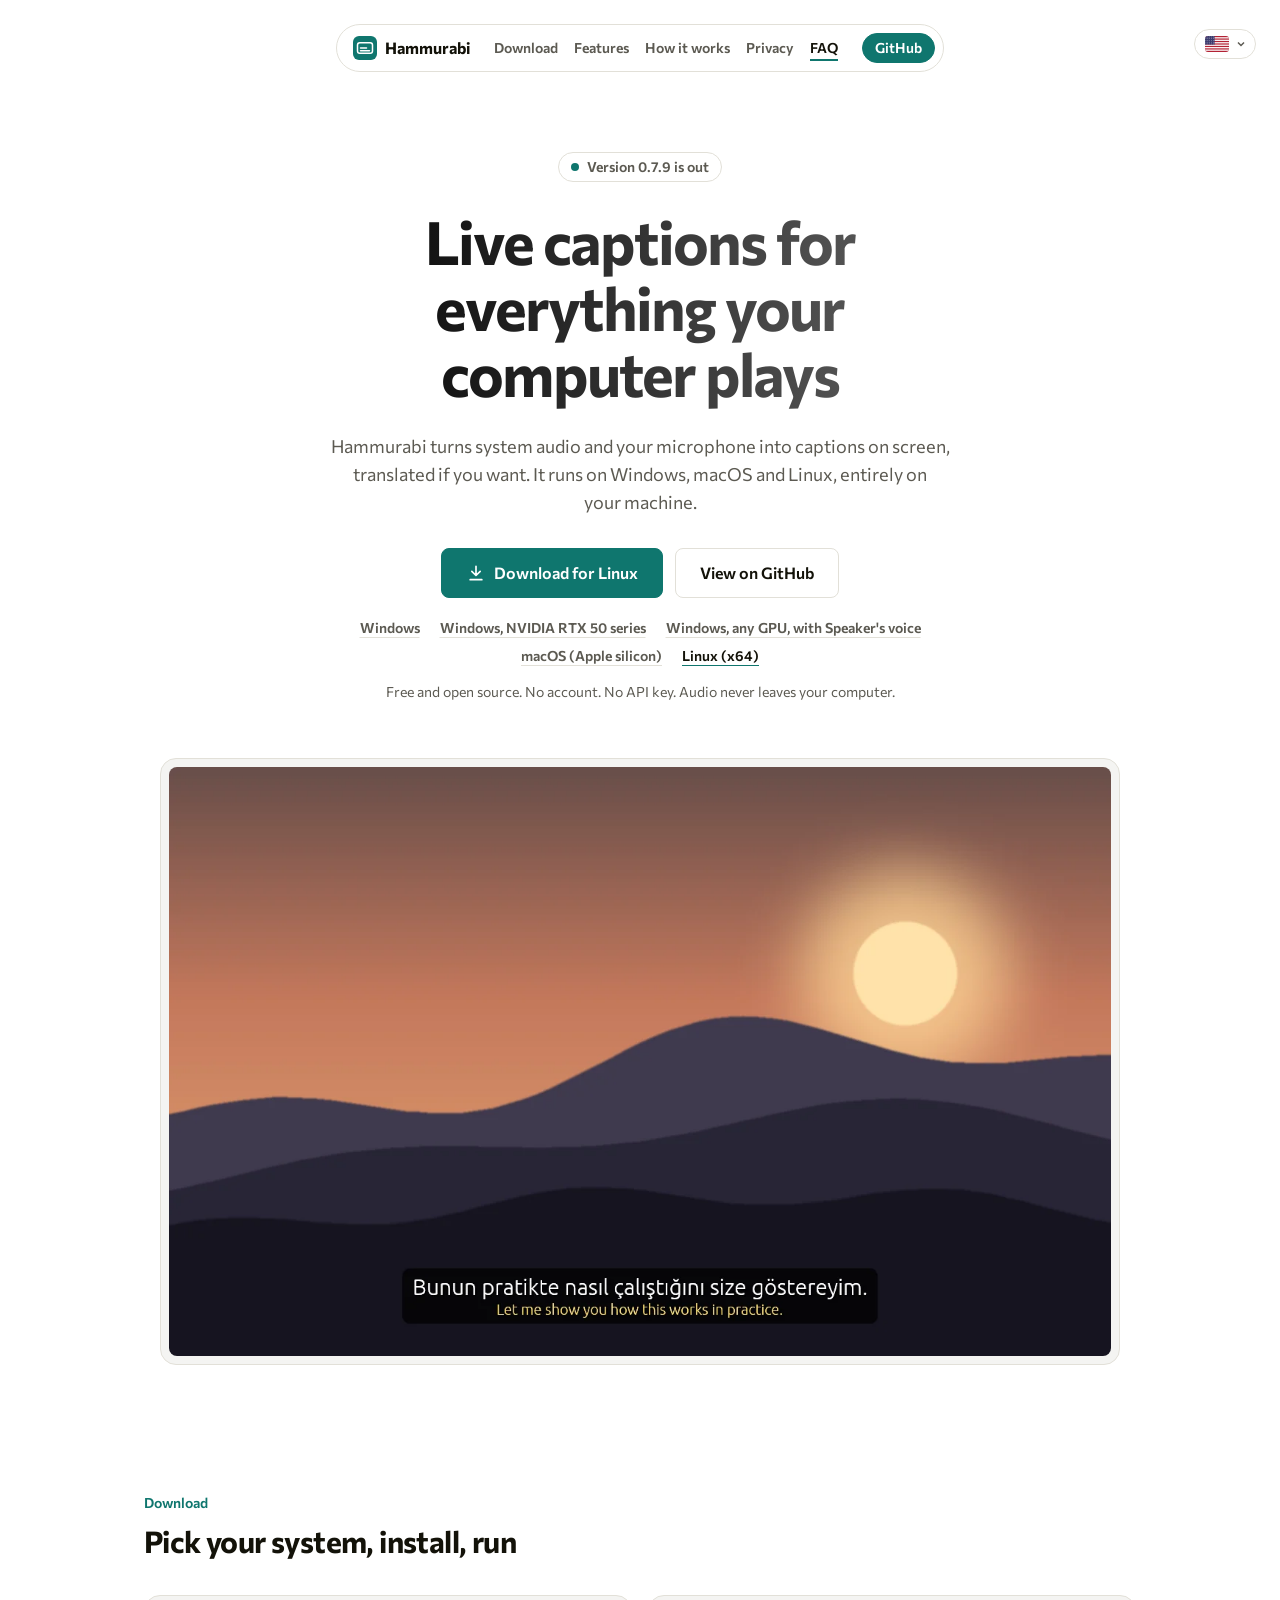
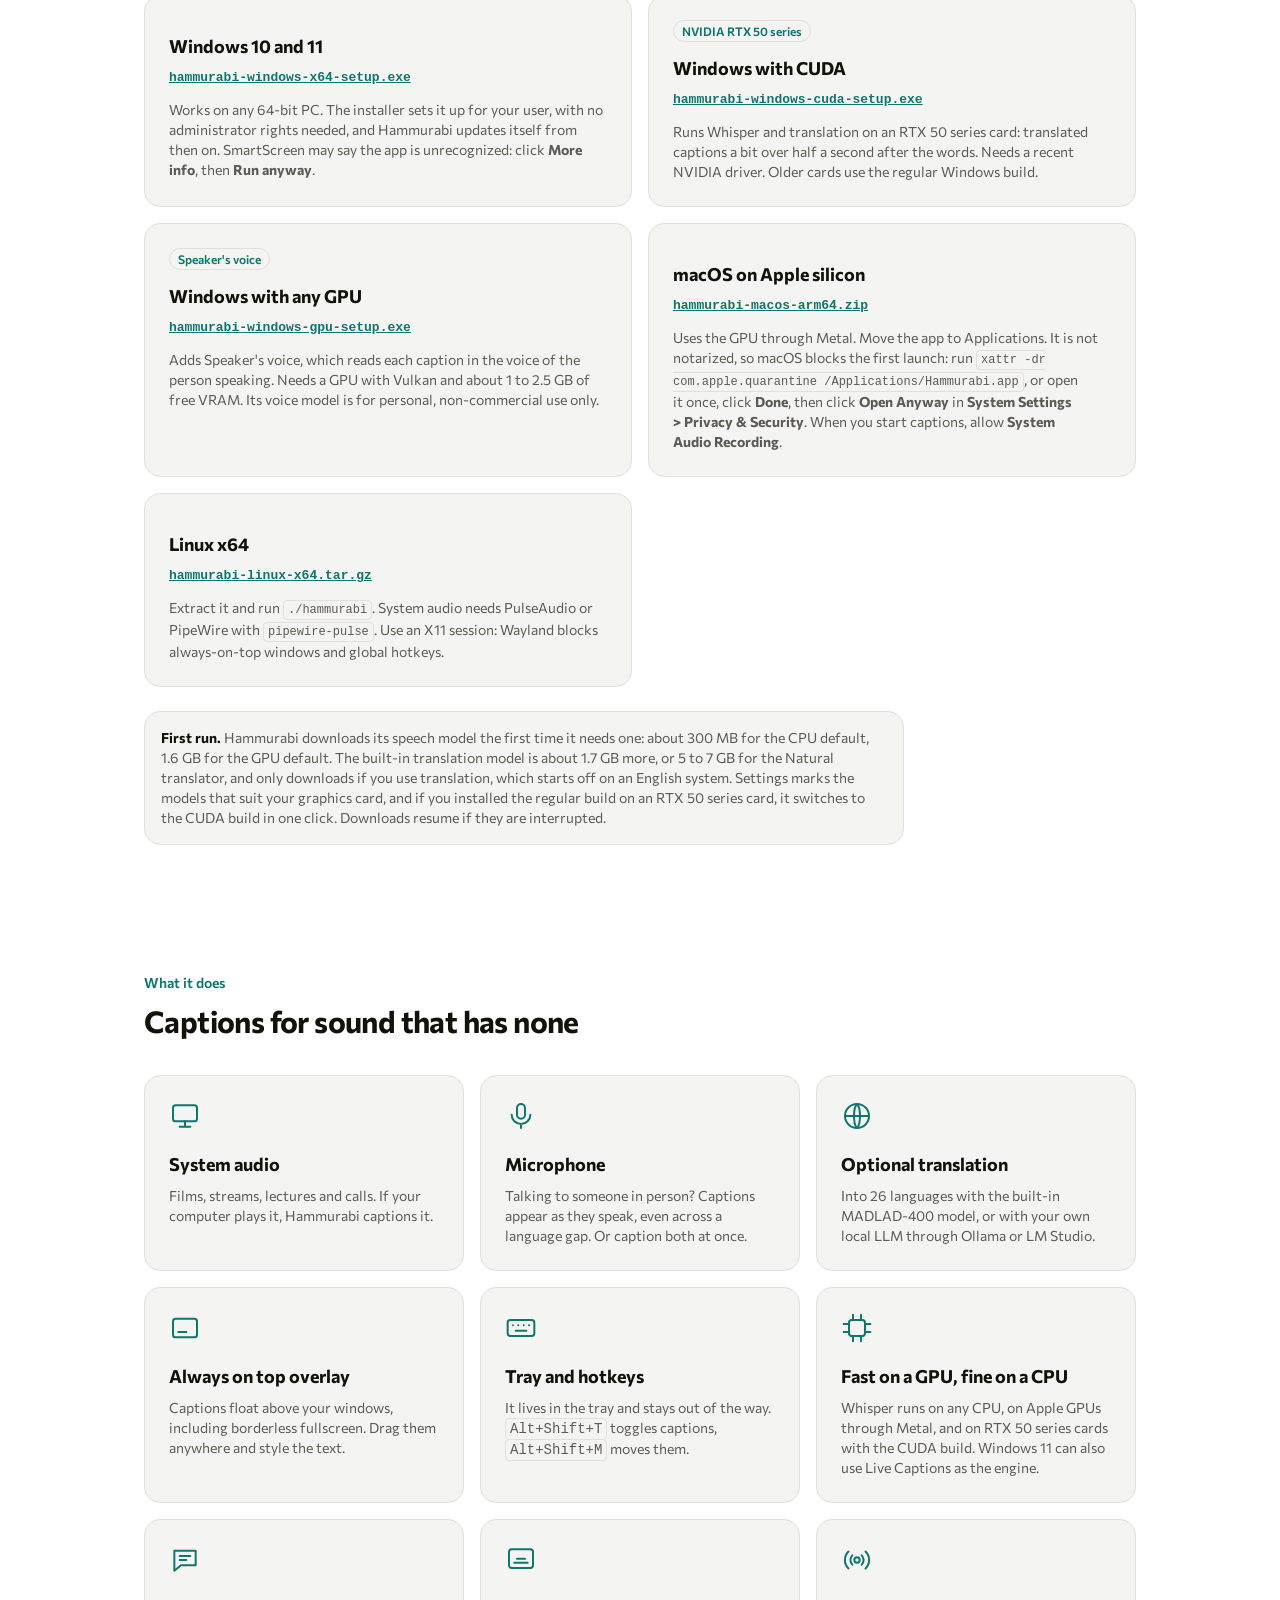
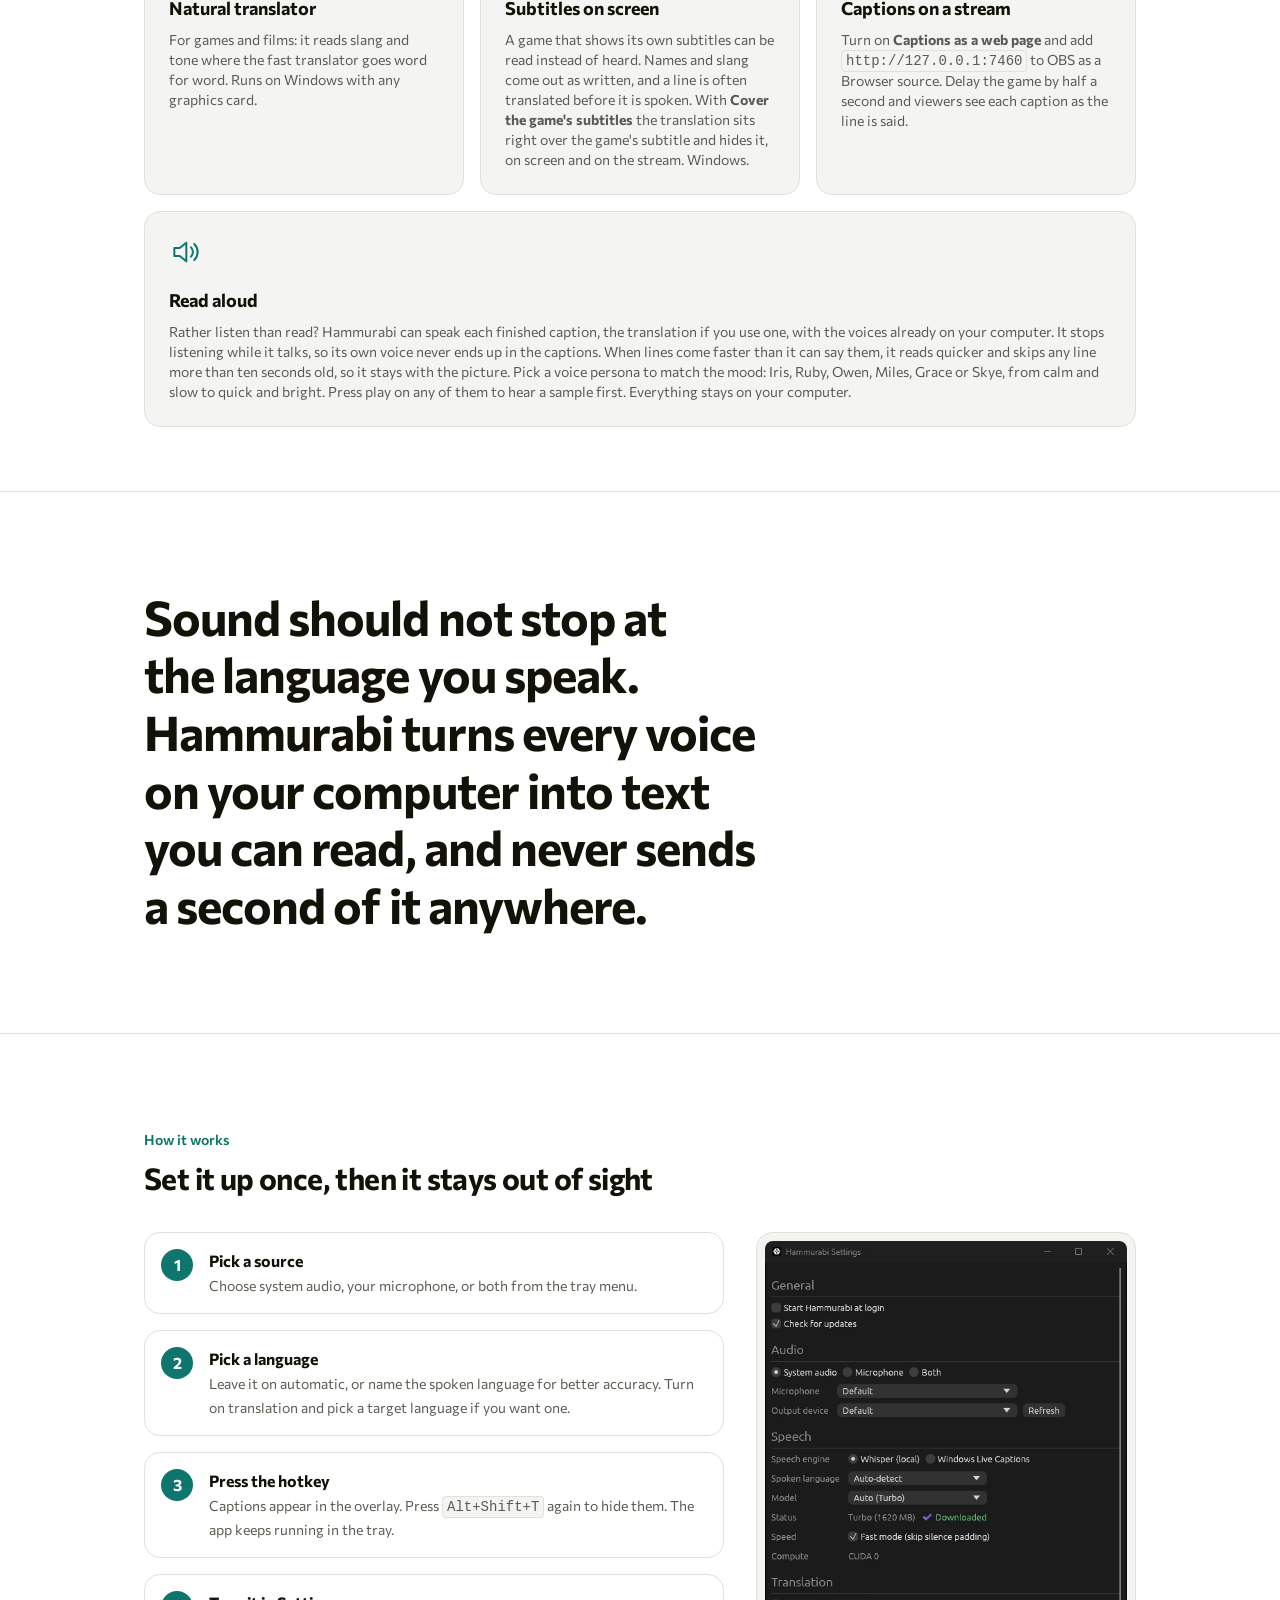
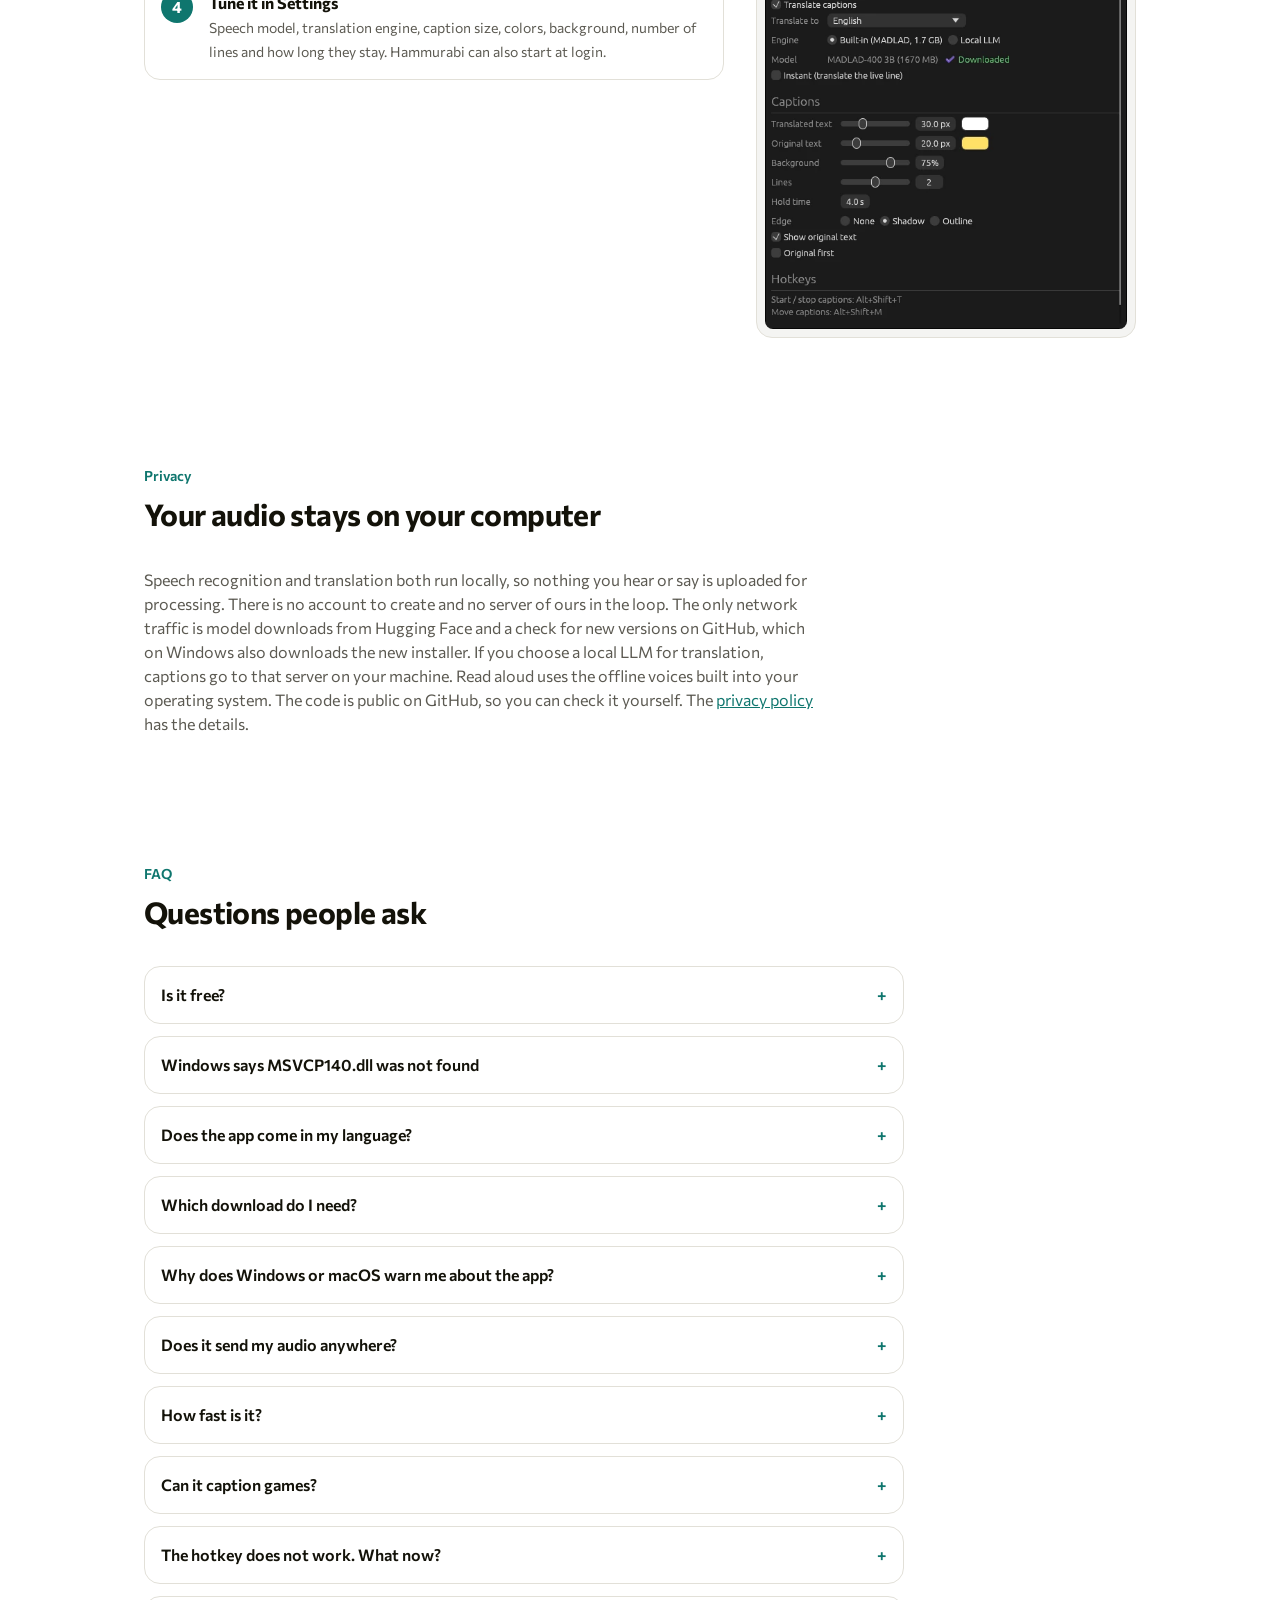
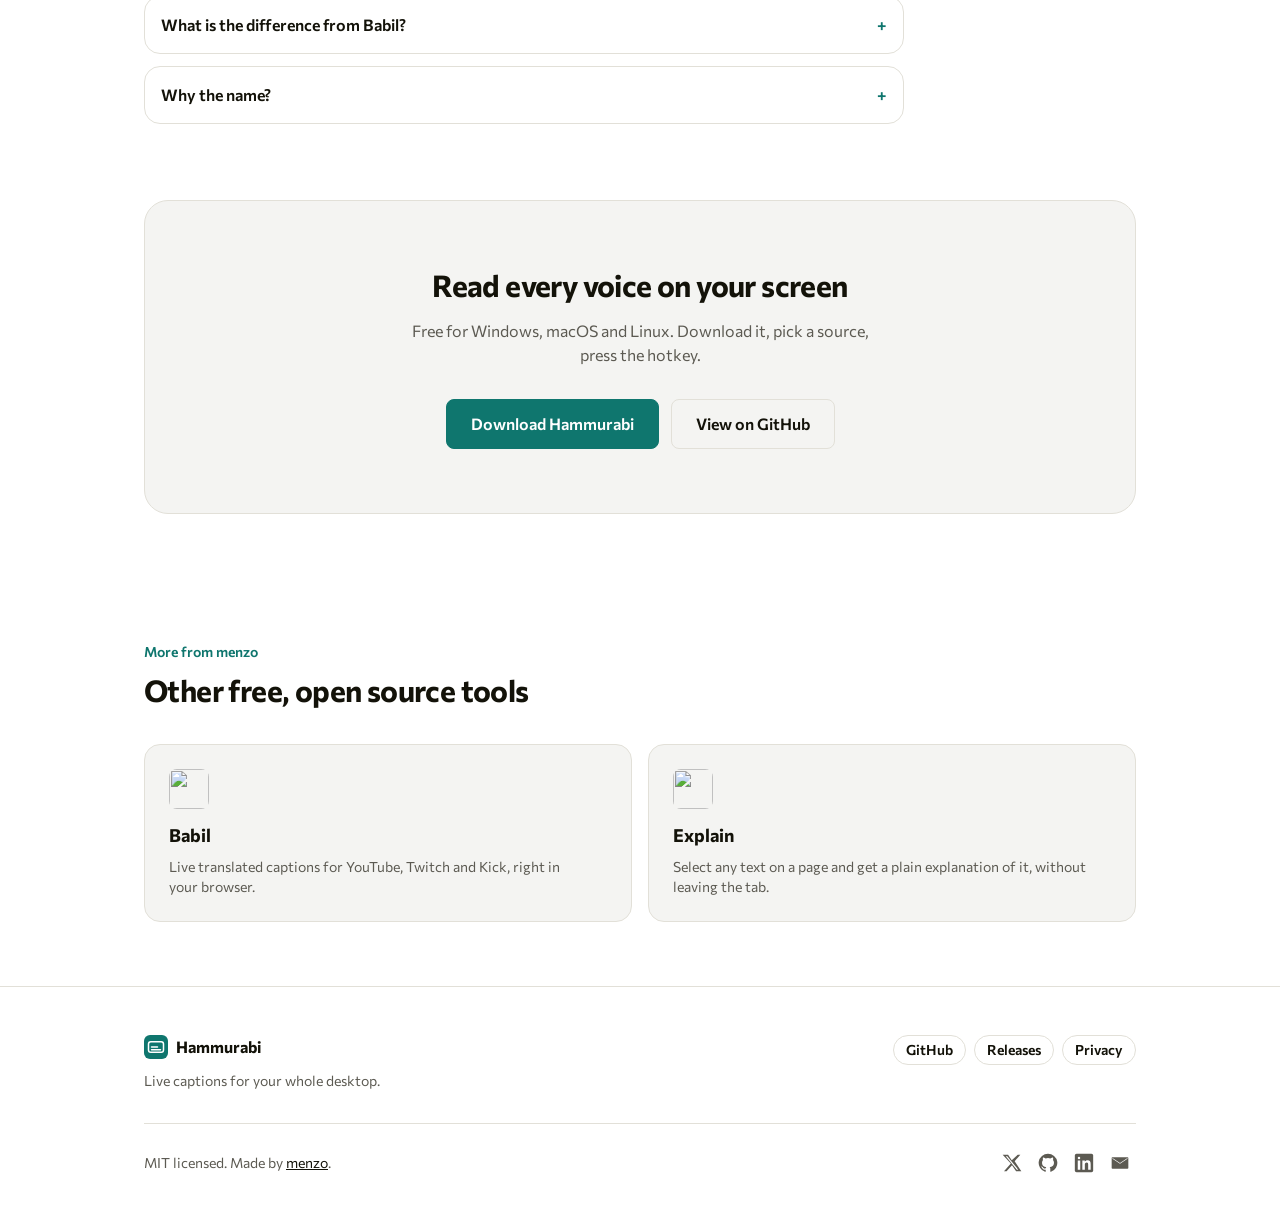
==== commit 1d2100de: "The site is in Spanish, Chinese, Hindi, Arabic and French too" ====
--- a/docs/index.html
+++ b/docs/index.html
@@ -2,13 +2,18 @@
 <html lang="en">
 <head>
 <meta charset="utf-8">
-<script>(function(){var L=["tr"],l;try{l=localStorage.getItem("lang")}catch(e){}if(l==="en")return;var n=((navigator.languages&&navigator.languages[0])||navigator.language||"").toLowerCase().split("-")[0];var t=L.indexOf(l)>=0?l:L.indexOf(n)>=0?n:"";if(t)location.replace(t+"/"+location.hash)})()</script>
+<script>(function(){var L=["tr","es","zh","hi","ar","fr"],l;try{l=localStorage.getItem("lang")}catch(e){}if(l==="en")return;var n=((navigator.languages&&navigator.languages[0])||navigator.language||"").toLowerCase().split("-")[0];var t=L.indexOf(l)>=0?l:L.indexOf(n)>=0?n:"";if(t)location.replace(t+"/"+location.hash)})()</script>
 <meta name="viewport" content="width=device-width,initial-scale=1">
 <title>Hammurabi | Live Desktop Captions</title>
 <meta name="description" content="Hammurabi is a free tray app for Windows, macOS and Linux that turns system audio and your microphone into live captions, with optional translation. Whisper runs on your computer. No account, no API key.">
 <link rel="canonical" href="https://hammurabi.menzo.dev/">
 <link rel="alternate" hreflang="en" href="https://hammurabi.menzo.dev/">
 <link rel="alternate" hreflang="tr" href="https://hammurabi.menzo.dev/tr/">
+<link rel="alternate" hreflang="es" href="https://hammurabi.menzo.dev/es/">
+<link rel="alternate" hreflang="zh" href="https://hammurabi.menzo.dev/zh/">
+<link rel="alternate" hreflang="hi" href="https://hammurabi.menzo.dev/hi/">
+<link rel="alternate" hreflang="ar" href="https://hammurabi.menzo.dev/ar/">
+<link rel="alternate" hreflang="fr" href="https://hammurabi.menzo.dev/fr/">
 <link rel="alternate" hreflang="x-default" href="https://hammurabi.menzo.dev/">
 <link rel="icon" type="image/svg+xml" href="favicon.svg">
 <meta name="theme-color" content="#0d1514">
@@ -29,14 +34,14 @@
 <script>document.documentElement.className="js"</script>
 </head>
 <body>
-<!-- Turkish copy: tr/index.html. Any change to this page goes there too, in the same push. -->
+<!-- Language copies: tr/, es/, zh/, hi/, ar/, fr/ (each index.html). Every change to this page goes into all of them, in the same push. The language menu, hreflang links and redirect come from langs.py; never edit them by hand. -->
 <a class="skip" href="#main">Skip to content</a>
 <nav class="pill" aria-label="Main">
 <a class="brand" href="#top"><img src="favicon.svg" alt="" width="24" height="24">Hammurabi</a>
 <div class="links"><a href="#download">Download</a><a href="#features">Features</a><a href="#how">How it works</a><a href="#privacy">Privacy</a><a href="#faq">FAQ</a></div>
 <div class="nav-end"><a class="btn sm" href="https://github.com/canmenzo/hammurabi">GitHub</a></div>
 </nav>
-<details class="langs"><summary aria-label="Language: English"><svg viewBox="0 0 60 30" preserveAspectRatio="xMidYMid slice" aria-hidden="true"><clipPath id="uk-t"><path d="M30 15h30v15zv15H0zH0V0zV0h30z"/></clipPath><rect width="60" height="30" fill="#012169"/><path d="M0 0l60 30M60 0L0 30" stroke="#fff" stroke-width="6"/><path d="M0 0l60 30M60 0L0 30" clip-path="url(#uk-t)" stroke="#c8102e" stroke-width="4"/><path d="M30 0v30M0 15h60" stroke="#fff" stroke-width="10"/><path d="M30 0v30M0 15h60" stroke="#c8102e" stroke-width="6"/></svg><svg class="chev" viewBox="0 0 12 12" aria-hidden="true"><path d="M3 4.5l3 3 3-3" fill="none" stroke="currentColor" stroke-width="1.5"/></svg></summary><div class="langs-menu"><a href="./" hreflang="en" lang="en" data-lang="en" aria-current="page"><svg viewBox="0 0 60 30" preserveAspectRatio="xMidYMid slice" aria-hidden="true"><clipPath id="uk-t"><path d="M30 15h30v15zv15H0zH0V0zV0h30z"/></clipPath><rect width="60" height="30" fill="#012169"/><path d="M0 0l60 30M60 0L0 30" stroke="#fff" stroke-width="6"/><path d="M0 0l60 30M60 0L0 30" clip-path="url(#uk-t)" stroke="#c8102e" stroke-width="4"/><path d="M30 0v30M0 15h60" stroke="#fff" stroke-width="10"/><path d="M30 0v30M0 15h60" stroke="#c8102e" stroke-width="6"/></svg><span>English</span></a><a href="tr/" hreflang="tr" lang="tr" data-lang="tr"><svg viewBox="0 0 30 20" aria-hidden="true"><rect width="30" height="20" fill="#e30a17"/><circle cx="10.625" cy="10" r="5" fill="#fff"/><circle cx="11.875" cy="10" r="4" fill="#e30a17"/><path fill="#fff" d="M12.083 10L13.81 9.439 13.81 7.622 14.878 9.092 16.606 8.531 15.538 10 16.606 11.469 14.878 10.908 13.81 12.378 13.81 10.561z"/></svg><span>Türkçe</span></a></div></details>
+<details class="langs"><summary aria-label="Language: English"><svg viewBox="0 0 30 20" aria-hidden="true"><rect width="30" height="20" fill="#b22234"/><rect y="1.538" width="30" height="1.538" fill="#fff"/><rect y="4.615" width="30" height="1.538" fill="#fff"/><rect y="7.692" width="30" height="1.538" fill="#fff"/><rect y="10.769" width="30" height="1.538" fill="#fff"/><rect y="13.846" width="30" height="1.538" fill="#fff"/><rect y="16.923" width="30" height="1.538" fill="#fff"/><rect width="12" height="10.769" fill="#3c3b6e"/><g fill="#fff"><circle cx="1.2" cy="1.1" r=".38"/><circle cx="3.6" cy="1.1" r=".38"/><circle cx="6.0" cy="1.1" r=".38"/><circle cx="8.4" cy="1.1" r=".38"/><circle cx="10.8" cy="1.1" r=".38"/><circle cx="1.2" cy="3.3" r=".38"/><circle cx="3.6" cy="3.3" r=".38"/><circle cx="6.0" cy="3.3" r=".38"/><circle cx="8.4" cy="3.3" r=".38"/><circle cx="10.8" cy="3.3" r=".38"/><circle cx="1.2" cy="5.5" r=".38"/><circle cx="3.6" cy="5.5" r=".38"/><circle cx="6.0" cy="5.5" r=".38"/><circle cx="8.4" cy="5.5" r=".38"/><circle cx="10.8" cy="5.5" r=".38"/><circle cx="1.2" cy="7.7" r=".38"/><circle cx="3.6" cy="7.7" r=".38"/><circle cx="6.0" cy="7.7" r=".38"/><circle cx="8.4" cy="7.7" r=".38"/><circle cx="10.8" cy="7.7" r=".38"/><circle cx="1.2" cy="9.9" r=".38"/><circle cx="3.6" cy="9.9" r=".38"/><circle cx="6.0" cy="9.9" r=".38"/><circle cx="8.4" cy="9.9" r=".38"/><circle cx="10.8" cy="9.9" r=".38"/></g></svg><svg class="chev" viewBox="0 0 12 12" aria-hidden="true"><path d="M3 4.5l3 3 3-3" fill="none" stroke="currentColor" stroke-width="1.5"/></svg></summary><div class="langs-menu"><a href="./" hreflang="en" lang="en" data-lang="en" aria-current="page"><svg viewBox="0 0 30 20" aria-hidden="true"><rect width="30" height="20" fill="#b22234"/><rect y="1.538" width="30" height="1.538" fill="#fff"/><rect y="4.615" width="30" height="1.538" fill="#fff"/><rect y="7.692" width="30" height="1.538" fill="#fff"/><rect y="10.769" width="30" height="1.538" fill="#fff"/><rect y="13.846" width="30" height="1.538" fill="#fff"/><rect y="16.923" width="30" height="1.538" fill="#fff"/><rect width="12" height="10.769" fill="#3c3b6e"/><g fill="#fff"><circle cx="1.2" cy="1.1" r=".38"/><circle cx="3.6" cy="1.1" r=".38"/><circle cx="6.0" cy="1.1" r=".38"/><circle cx="8.4" cy="1.1" r=".38"/><circle cx="10.8" cy="1.1" r=".38"/><circle cx="1.2" cy="3.3" r=".38"/><circle cx="3.6" cy="3.3" r=".38"/><circle cx="6.0" cy="3.3" r=".38"/><circle cx="8.4" cy="3.3" r=".38"/><circle cx="10.8" cy="3.3" r=".38"/><circle cx="1.2" cy="5.5" r=".38"/><circle cx="3.6" cy="5.5" r=".38"/><circle cx="6.0" cy="5.5" r=".38"/><circle cx="8.4" cy="5.5" r=".38"/><circle cx="10.8" cy="5.5" r=".38"/><circle cx="1.2" cy="7.7" r=".38"/><circle cx="3.6" cy="7.7" r=".38"/><circle cx="6.0" cy="7.7" r=".38"/><circle cx="8.4" cy="7.7" r=".38"/><circle cx="10.8" cy="7.7" r=".38"/><circle cx="1.2" cy="9.9" r=".38"/><circle cx="3.6" cy="9.9" r=".38"/><circle cx="6.0" cy="9.9" r=".38"/><circle cx="8.4" cy="9.9" r=".38"/><circle cx="10.8" cy="9.9" r=".38"/></g></svg><span>English</span></a><a href="tr/" hreflang="tr" lang="tr" data-lang="tr"><svg viewBox="0 0 30 20" aria-hidden="true"><rect width="30" height="20" fill="#e30a17"/><circle cx="10.625" cy="10" r="5" fill="#fff"/><circle cx="11.875" cy="10" r="4" fill="#e30a17"/><path fill="#fff" d="M12.083 10L13.81 9.439 13.81 7.622 14.878 9.092 16.606 8.531 15.538 10 16.606 11.469 14.878 10.908 13.81 12.378 13.81 10.561z"/></svg><span>Türkçe</span></a><a href="es/" hreflang="es" lang="es" data-lang="es"><svg viewBox="0 0 30 20" aria-hidden="true"><rect width="30" height="20" fill="#aa151b"/><rect y="5" width="30" height="10" fill="#f1bf00"/></svg><span>Español</span></a><a href="zh/" hreflang="zh" lang="zh" data-lang="zh"><svg viewBox="0 0 30 20" aria-hidden="true"><rect width="30" height="20" fill="#ee1c25"/><path fill="#ffff00" d="M5 2l1.18 3.62H10L6.91 7.86 8.09 11.5 5 9.26 1.91 11.5 3.09 7.86 0 5.62h3.82z"/><circle cx="10" cy="2" r=".9" fill="#ffff00"/><circle cx="12" cy="4" r=".9" fill="#ffff00"/><circle cx="12" cy="7" r=".9" fill="#ffff00"/><circle cx="10" cy="9" r=".9" fill="#ffff00"/></svg><span>中文</span></a><a href="hi/" hreflang="hi" lang="hi" data-lang="hi"><svg viewBox="0 0 30 20" aria-hidden="true"><rect width="30" height="20" fill="#fff"/><rect width="30" height="6.67" fill="#ff9933"/><rect y="13.33" width="30" height="6.67" fill="#138808"/><circle cx="15" cy="10" r="2.6" fill="none" stroke="#000080" stroke-width=".7"/><circle cx="15" cy="10" r=".6" fill="#000080"/></svg><span>हिन्दी</span></a><a href="ar/" hreflang="ar" lang="ar" data-lang="ar"><svg viewBox="0 0 30 20" aria-hidden="true"><rect width="30" height="20" fill="#fff"/><rect width="30" height="6.67" fill="#ce1126"/><rect y="13.33" width="30" height="6.67" fill="#000"/><circle cx="15" cy="10" r="2" fill="#c09300"/></svg><span>العربية</span></a><a href="fr/" hreflang="fr" lang="fr" data-lang="fr"><svg viewBox="0 0 30 20" aria-hidden="true"><rect width="30" height="20" fill="#fff"/><rect width="10" height="20" fill="#002395"/><rect x="20" width="10" height="20" fill="#ed2939"/></svg><span>Français</span></a></div></details>
 
 <main id="main">
 <header class="hero" id="top">
--- a/docs/style.css
+++ b/docs/style.css
@@ -14,7 +14,7 @@
 summary:hover{color:var(--accent)}
 details{transition:border-color .5s var(--ease)}
 details:hover,details[open]{border-color:color-mix(in srgb,var(--accent) 50%,var(--border))}
-nav.pill{display:flex;align-items:center;gap:24px;width:max-content;max-width:calc(100% - 32px);margin:24px auto 0;padding:8px 8px 8px 16px;border:1px solid var(--border);border-radius:9999px;background:color-mix(in srgb,var(--bg) 80%,transparent);backdrop-filter:blur(24px);-webkit-backdrop-filter:blur(24px);position:sticky;top:16px;z-index:5}
+nav.pill{display:flex;align-items:center;gap:24px;width:max-content;max-width:calc(100% - 32px);margin:24px auto 0;padding:8px;padding-inline-start:16px;border:1px solid var(--border);border-radius:9999px;background:color-mix(in srgb,var(--bg) 80%,transparent);backdrop-filter:blur(24px);-webkit-backdrop-filter:blur(24px);position:sticky;top:16px;z-index:5}
 nav.pill .brand{display:flex;align-items:center;gap:8px;font-weight:700;color:var(--text);text-decoration:none}
 nav.pill .brand img{width:24px;height:24px;border-radius:4px}
 nav.pill .links{display:flex;gap:16px;font-size:14px;line-height:20px;font-weight:600}
@@ -53,8 +53,8 @@
 .card p{margin:0;color:var(--soft);font-size:14px;line-height:20px}
 .card svg{width:32px;height:32px;fill:none;stroke:var(--accent);stroke-width:1.5;stroke-linecap:round;stroke-linejoin:round}
 .steps{list-style:none;counter-reset:s;margin:0;padding:0;display:grid;gap:16px;max-width:760px}
-.steps li{counter-increment:s;position:relative;padding:16px 16px 16px 64px;border:1px solid var(--border);border-radius:16px}
-.steps li::before{content:counter(s);position:absolute;left:16px;top:16px;width:32px;height:32px;display:grid;place-items:center;border-radius:9999px;background:var(--accent-bg);color:var(--on-accent);font-weight:700}
+.steps li{counter-increment:s;position:relative;padding:16px;padding-inline-start:64px;border:1px solid var(--border);border-radius:16px}
+.steps li::before{content:counter(s);position:absolute;inset-inline-start:16px;top:16px;width:32px;height:32px;display:grid;place-items:center;border-radius:9999px;background:var(--accent-bg);color:var(--on-accent);font-weight:700}
 .steps strong{display:block}
 .steps span{color:var(--soft);font-size:14px;line-height:20px}
 .note{max-width:760px;margin:24px 0 0;padding:16px;border:1px solid var(--border);border-radius:16px;background:var(--surface);font-size:14px;line-height:20px;color:var(--soft)}
@@ -134,3 +134,9 @@
 @media(max-width:640px){.langs{right:12px}}
 @media(max-width:420px){.langs .chev{display:none}.langs summary{padding:6px 10px}}
 @media(max-width:420px){nav.pill{margin-left:16px}}
+html[lang=zh] body{font-family:Commissioner,"Noto Sans SC",system-ui,-apple-system,"Segoe UI",sans-serif}
+html[lang=hi] body{font-family:Commissioner,"Noto Sans Devanagari",system-ui,-apple-system,"Segoe UI",sans-serif}
+html[lang=ar] body{font-family:Commissioner,"Noto Sans Arabic",system-ui,-apple-system,"Segoe UI",sans-serif}
+html:is([lang=zh],[lang=hi],[lang=ar]) :is(h1,h2,.tagline p){letter-spacing:0}
+html[lang=zh] .hero h1{word-break:keep-all}
+@media(max-width:900px){nav.pill .links{display:none}}
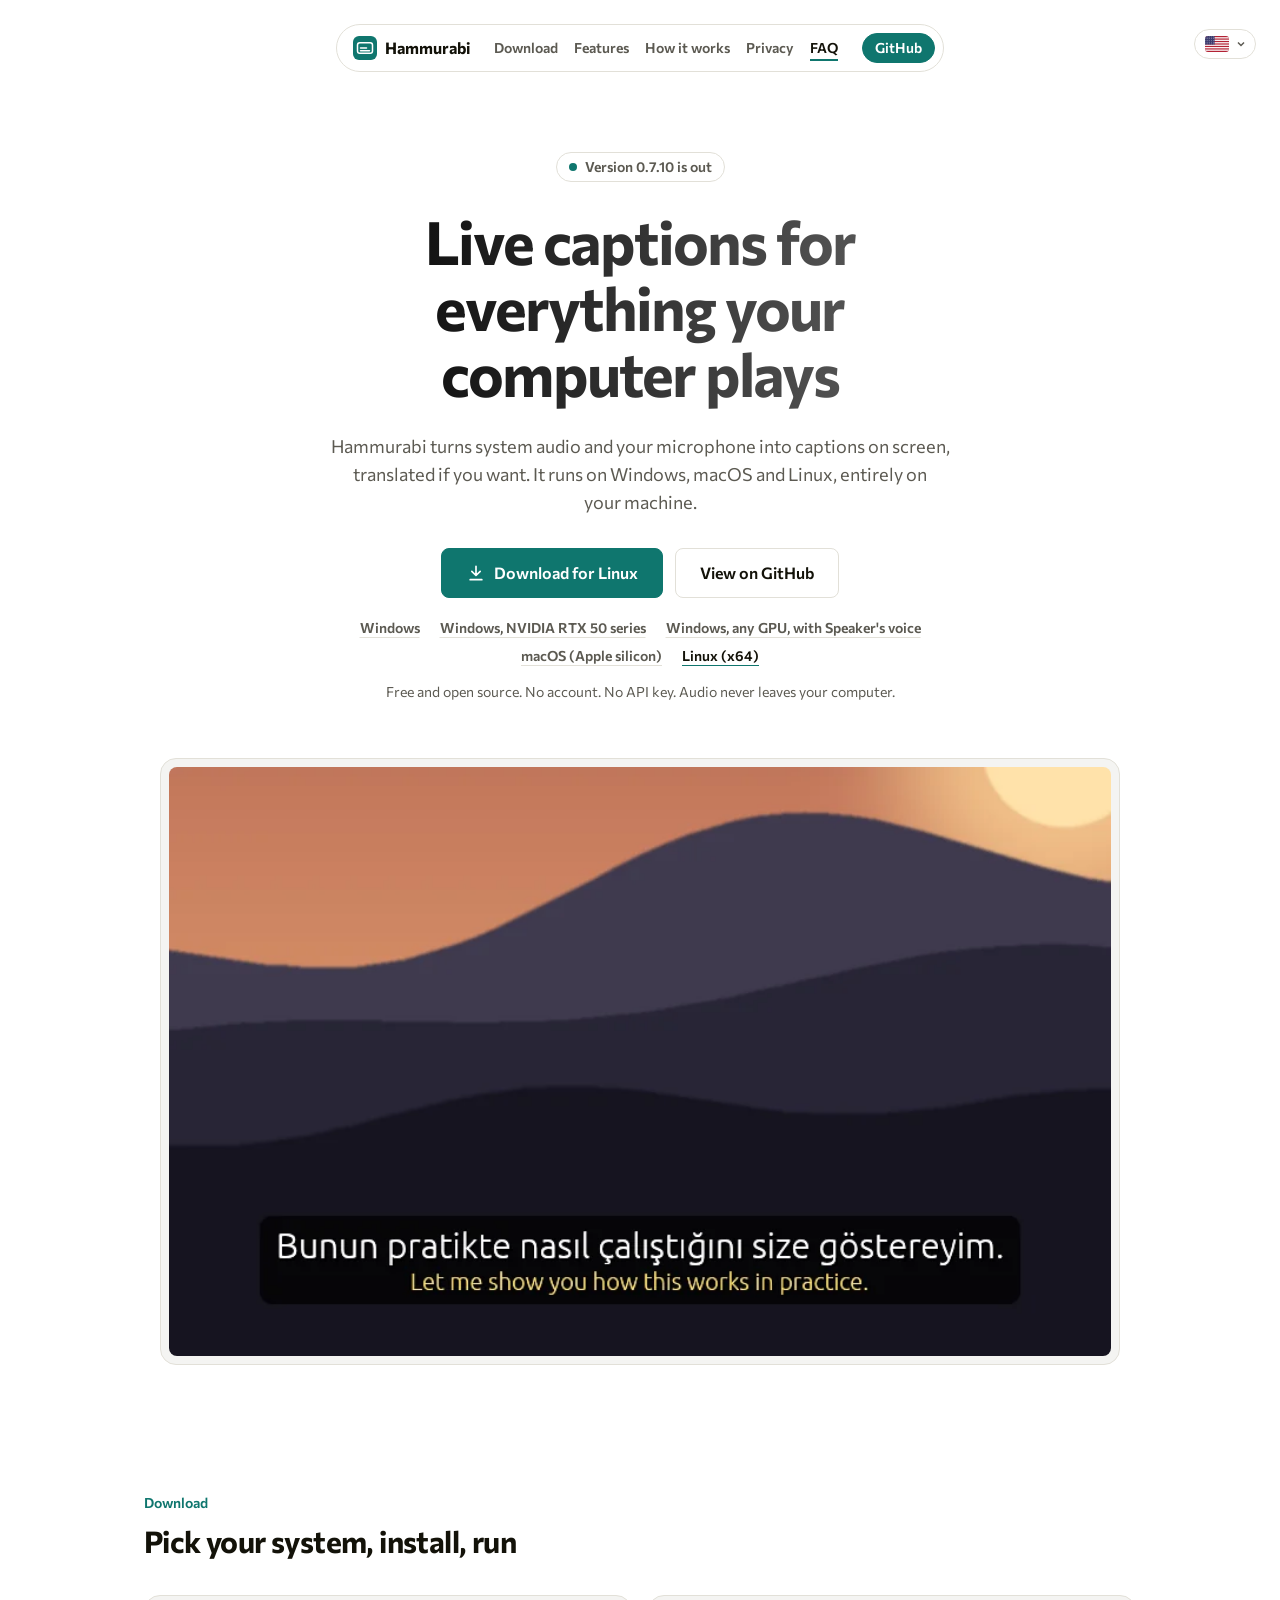
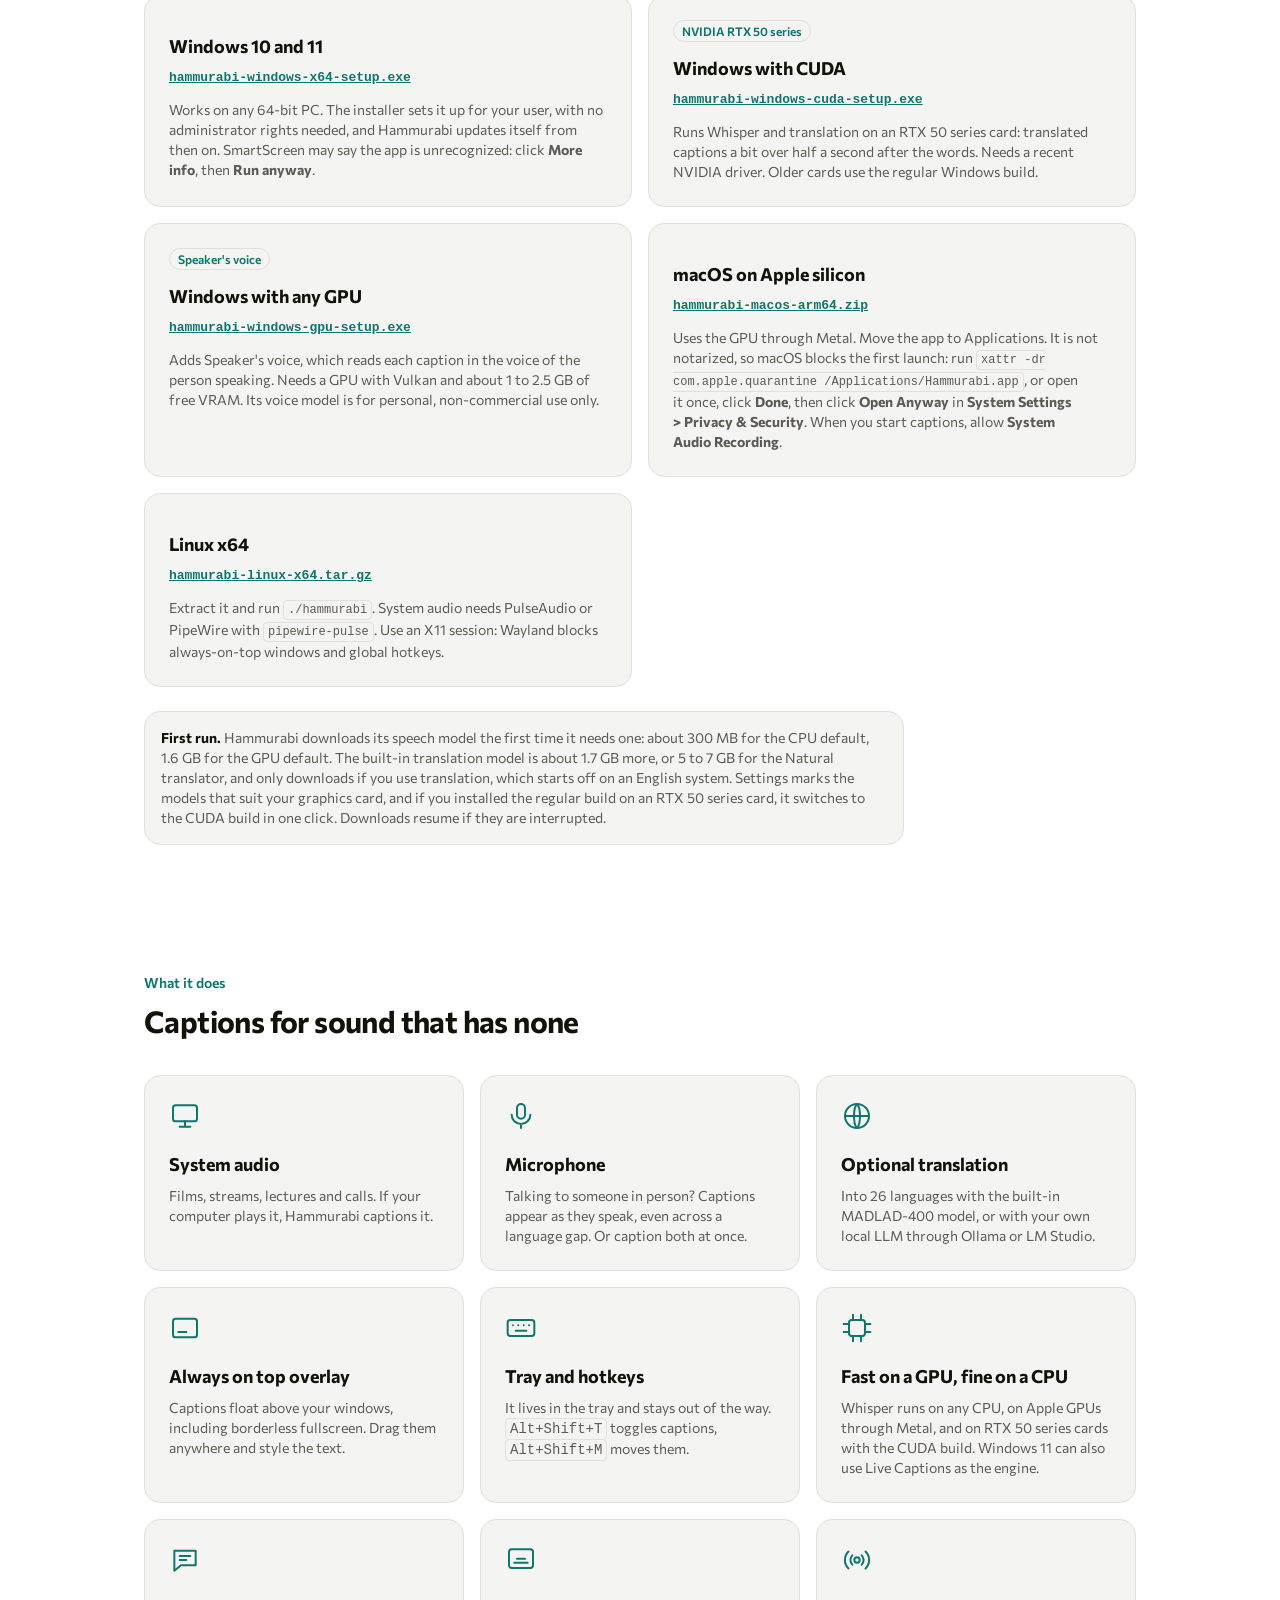
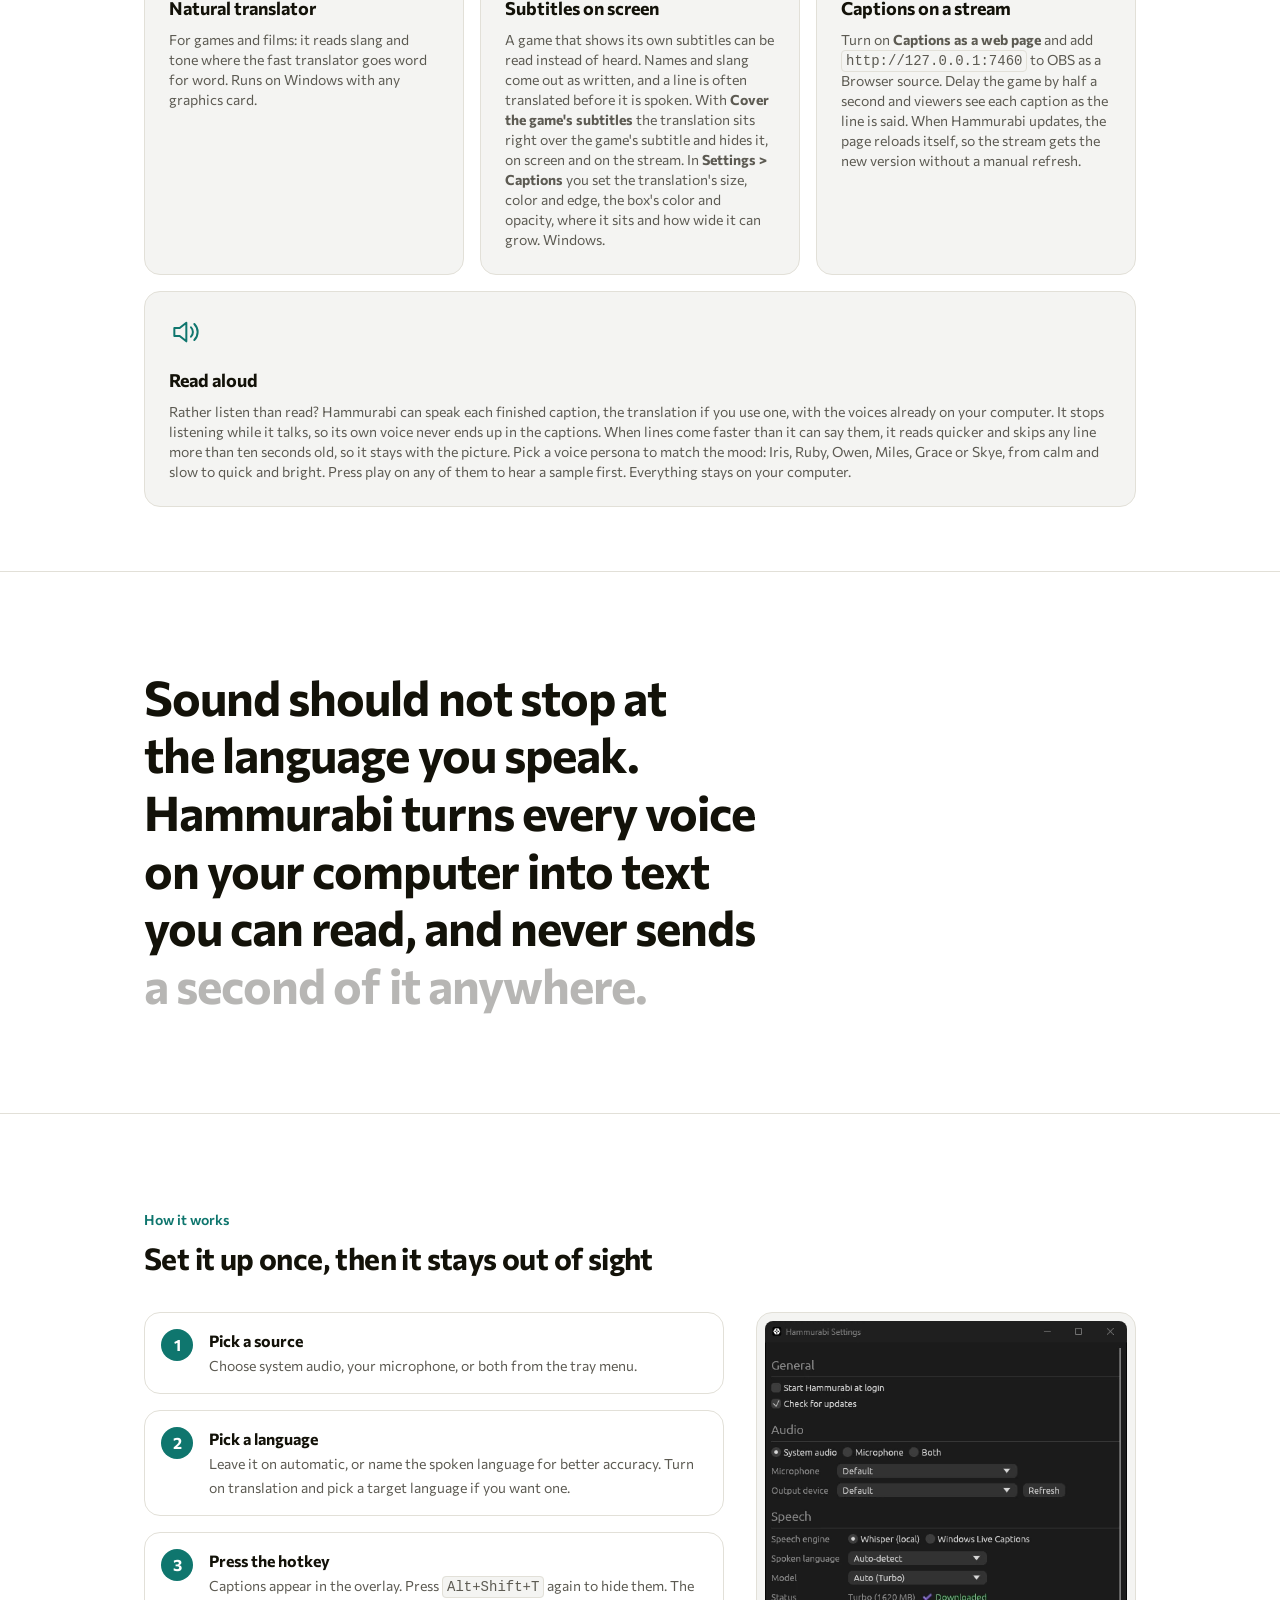
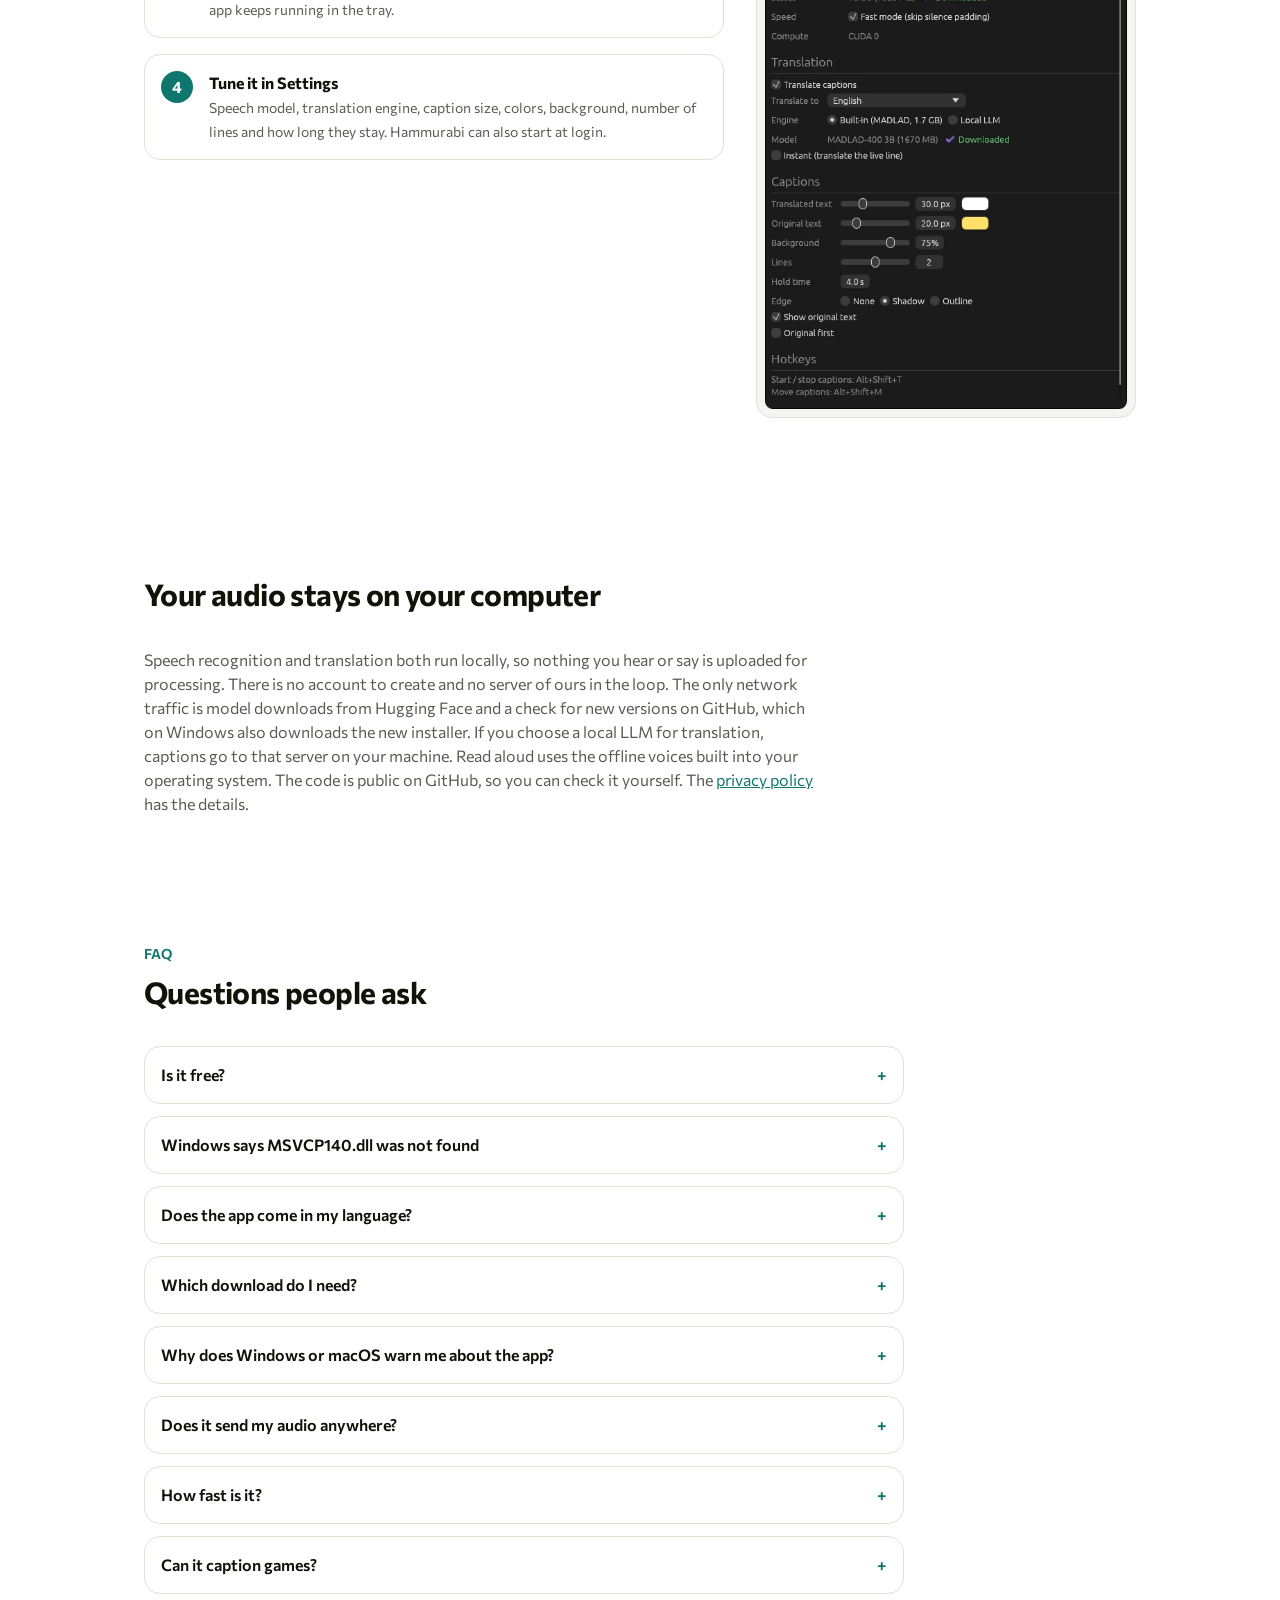
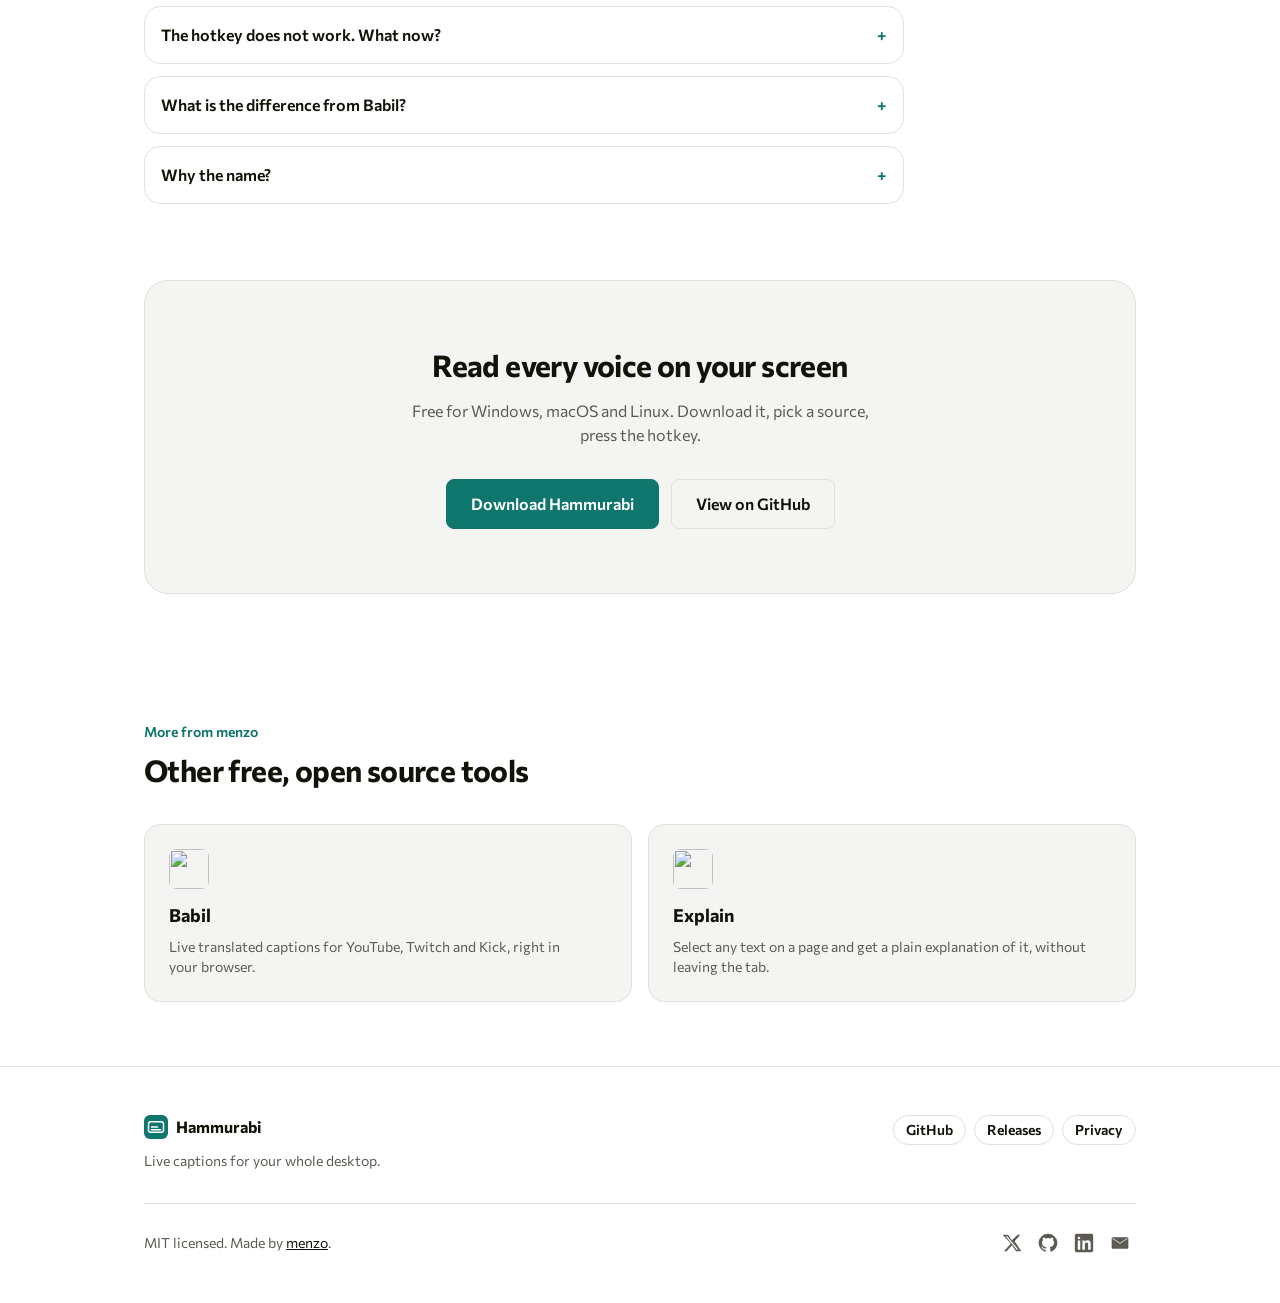
==== commit 70ff8185: "Hammurabi 0.7.10" ====
--- a/docs/index.html
+++ b/docs/index.html
@@ -45,7 +45,7 @@
 
 <main id="main">
 <header class="hero" id="top">
-<p class="status"><span class="dot"></span>Version 0.7.9 is out</p>
+<p class="status"><span class="dot"></span>Version 0.7.10 is out</p>
 <h1>Live captions for everything your computer plays</h1>
 <p class="sub">Hammurabi turns system audio and your microphone into captions on screen, translated if you want. It runs on Windows, macOS and Linux, entirely on your machine.</p>
 <div class="cta"><a class="btn lg" id="dl" href="https://github.com/canmenzo/hammurabi/releases/latest"><svg viewBox="0 0 24 24" aria-hidden="true"><path d="M12 4v11M7 10l5 5 5-5M5 20h14"/></svg><span id="dl-label">Download</span></a><a class="btn ghost lg" href="https://github.com/canmenzo/hammurabi">View on GitHub</a></div>
@@ -80,8 +80,8 @@
 <div class="card rv"><svg viewBox="0 0 24 24" aria-hidden="true"><rect x="2" y="6" width="20" height="12" rx="2"/><path d="M6 10h.01M10 10h.01M14 10h.01M18 10h.01M8 14h8"/></svg><h3>Tray and hotkeys</h3><p>It lives in the tray and stays out of the way. <kbd>Alt+Shift+T</kbd> toggles captions, <kbd>Alt+Shift+M</kbd> moves them.</p></div>
 <div class="card rv"><svg viewBox="0 0 24 24" aria-hidden="true"><rect x="6" y="6" width="12" height="12" rx="2"/><path d="M9 2v4M15 2v4M9 18v4M15 18v4M2 9h4M2 15h4M18 9h4M18 15h4"/></svg><h3>Fast on a GPU, fine on a CPU</h3><p>Whisper runs on any CPU, on Apple GPUs through Metal, and on RTX 50 series cards with the CUDA build. Windows 11 can also use Live Captions as the engine.</p></div>
 <div class="card rv"><svg viewBox="0 0 24 24" aria-hidden="true"><path d="M4 5h16v11H9l-5 4z"/><path d="M8 9h8M8 12h5"/></svg><h3>Natural translator</h3><p>For games and films: it reads slang and tone where the fast translator goes word for word. Runs on Windows with any graphics card.</p></div>
-<div class="card rv"><svg viewBox="0 0 24 24" aria-hidden="true"><rect x="3" y="4" width="18" height="14" rx="2"/><path d="M7 14h10M9 11h6"/></svg><h3>Subtitles on screen</h3><p>A game that shows its own subtitles can be read instead of heard. Names and slang come out as written, and a line is often translated before it is spoken. With <strong>Cover the game's subtitles</strong> the translation sits right over the game's subtitle and hides it, on screen and on the stream. Windows.</p></div>
-<div class="card rv"><svg viewBox="0 0 24 24" aria-hidden="true"><circle cx="12" cy="12" r="2"/><path d="M8.5 8.5a5 5 0 000 7M15.5 8.5a5 5 0 010 7M5.6 5.6a9 9 0 000 12.8M18.4 5.6a9 9 0 010 12.8"/></svg><h3>Captions on a stream</h3><p>Turn on <strong>Captions as a web page</strong> and add <code>http://127.0.0.1:7460</code> to OBS as a Browser source. Delay the game by half a second and viewers see each caption as the line is said.</p></div>
+<div class="card rv"><svg viewBox="0 0 24 24" aria-hidden="true"><rect x="3" y="4" width="18" height="14" rx="2"/><path d="M7 14h10M9 11h6"/></svg><h3>Subtitles on screen</h3><p>A game that shows its own subtitles can be read instead of heard. Names and slang come out as written, and a line is often translated before it is spoken. With <strong>Cover the game's subtitles</strong> the translation sits right over the game's subtitle and hides it, on screen and on the stream. In <strong>Settings &gt; Captions</strong> you set the translation's size, color and edge, the box's color and opacity, where it sits and how wide it can grow. Windows.</p></div>
+<div class="card rv"><svg viewBox="0 0 24 24" aria-hidden="true"><circle cx="12" cy="12" r="2"/><path d="M8.5 8.5a5 5 0 000 7M15.5 8.5a5 5 0 010 7M5.6 5.6a9 9 0 000 12.8M18.4 5.6a9 9 0 010 12.8"/></svg><h3>Captions on a stream</h3><p>Turn on <strong>Captions as a web page</strong> and add <code>http://127.0.0.1:7460</code> to OBS as a Browser source. Delay the game by half a second and viewers see each caption as the line is said. When Hammurabi updates, the page reloads itself, so the stream gets the new version without a manual refresh.</p></div>
 <div class="card wide rv"><svg viewBox="0 0 24 24" aria-hidden="true"><path d="M4 9v6h4l5 4V5L8 9H4z"/><path d="M16.5 8.5a5 5 0 010 7M19 6a8.5 8.5 0 010 12"/></svg><h3>Read aloud</h3><p>Rather listen than read? Hammurabi can speak each finished caption, the translation if you use one, with the voices already on your computer. It stops listening while it talks, so its own voice never ends up in the captions. When lines come faster than it can say them, it reads quicker and skips any line more than ten seconds old, so it stays with the picture. Pick a voice persona to match the mood: Iris, Ruby, Owen, Miles, Grace or Skye, from calm and slow to quick and bright. Press play on any of them to hear a sample first. Everything stays on your computer.</p></div>
 </div>
 </section>
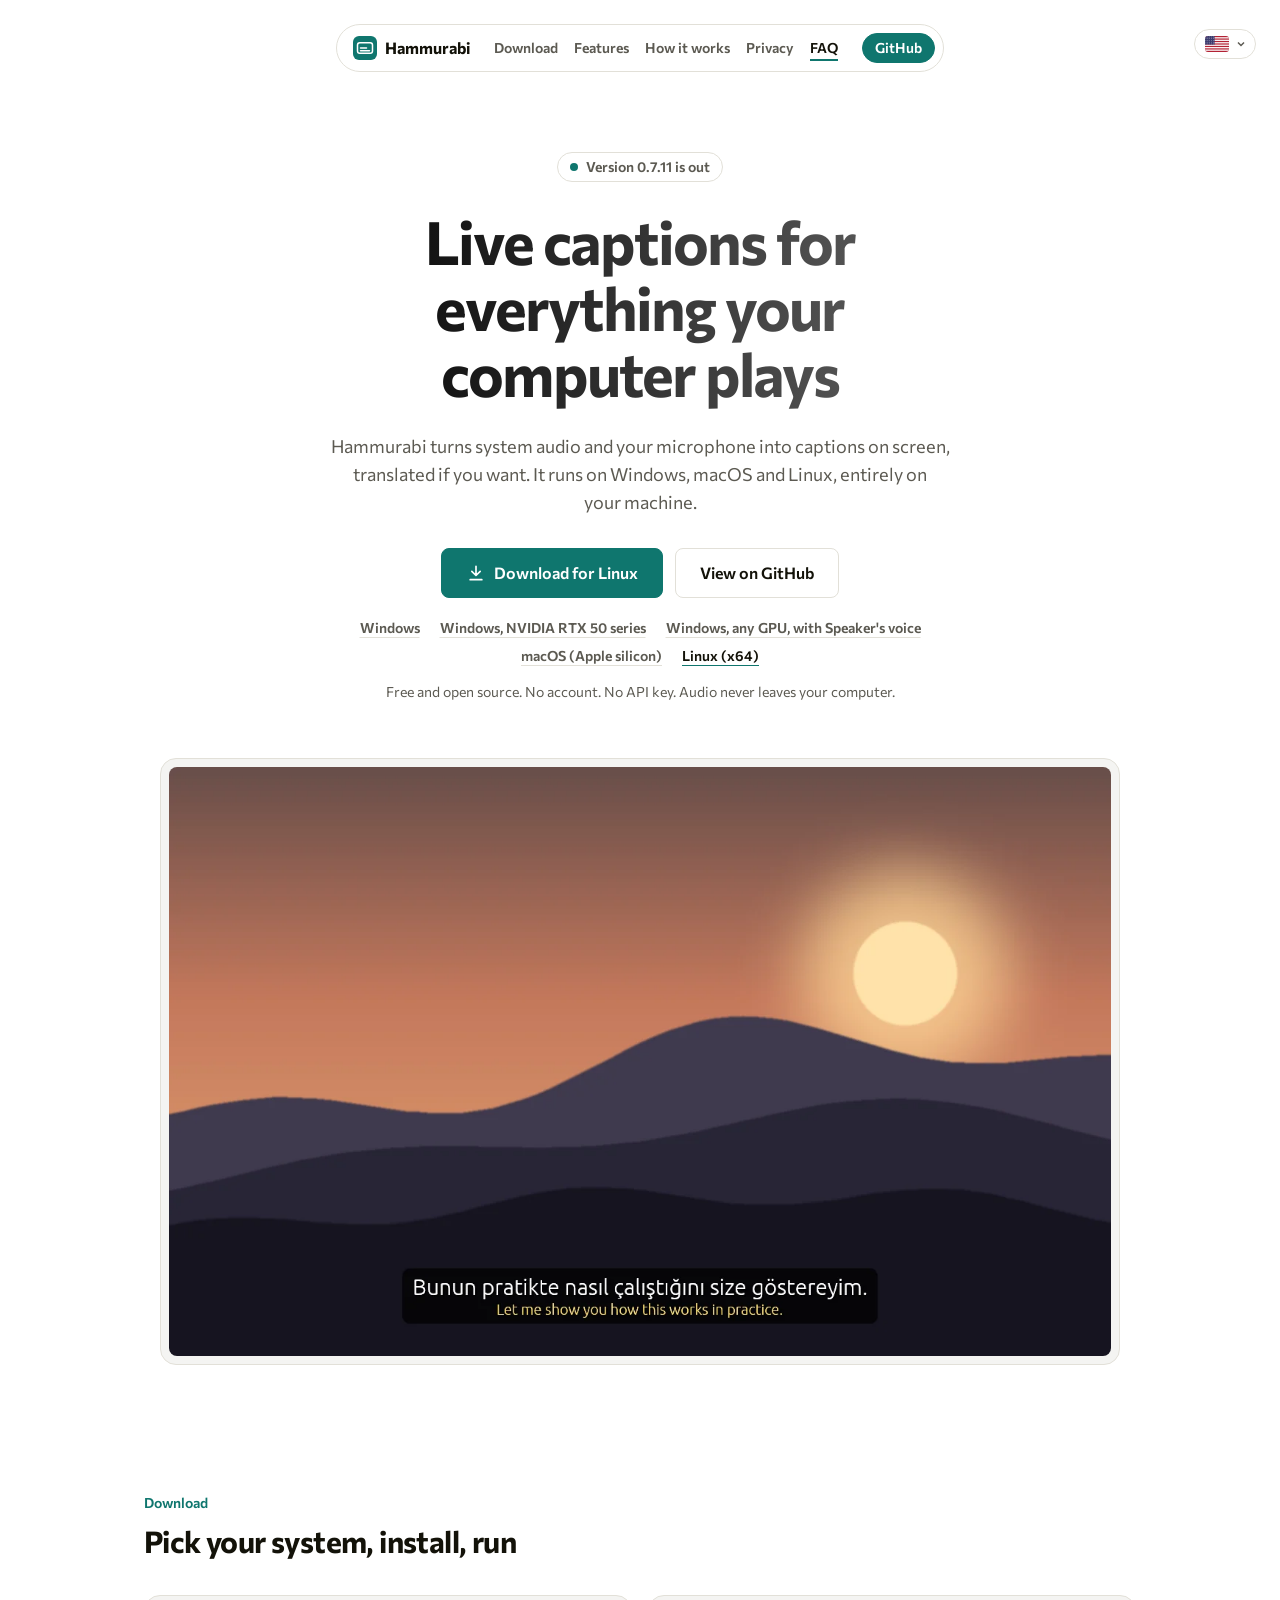
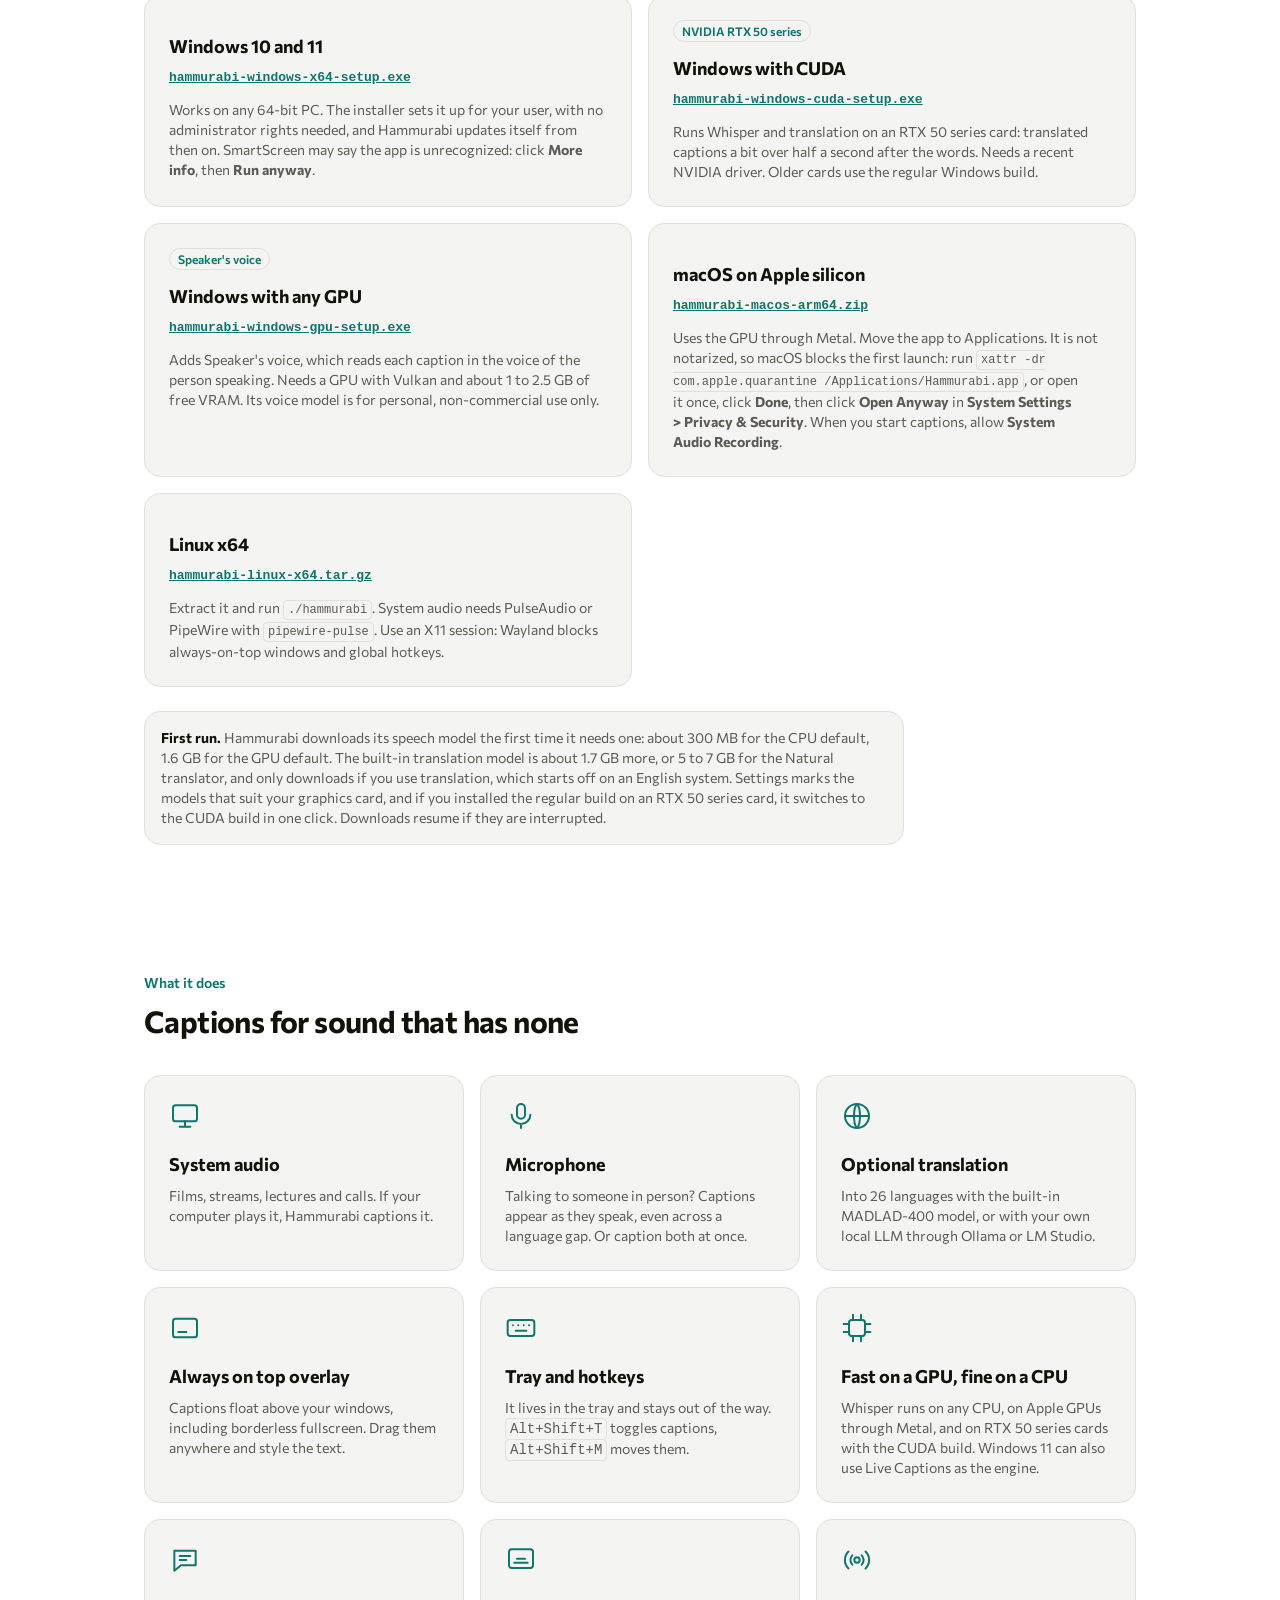
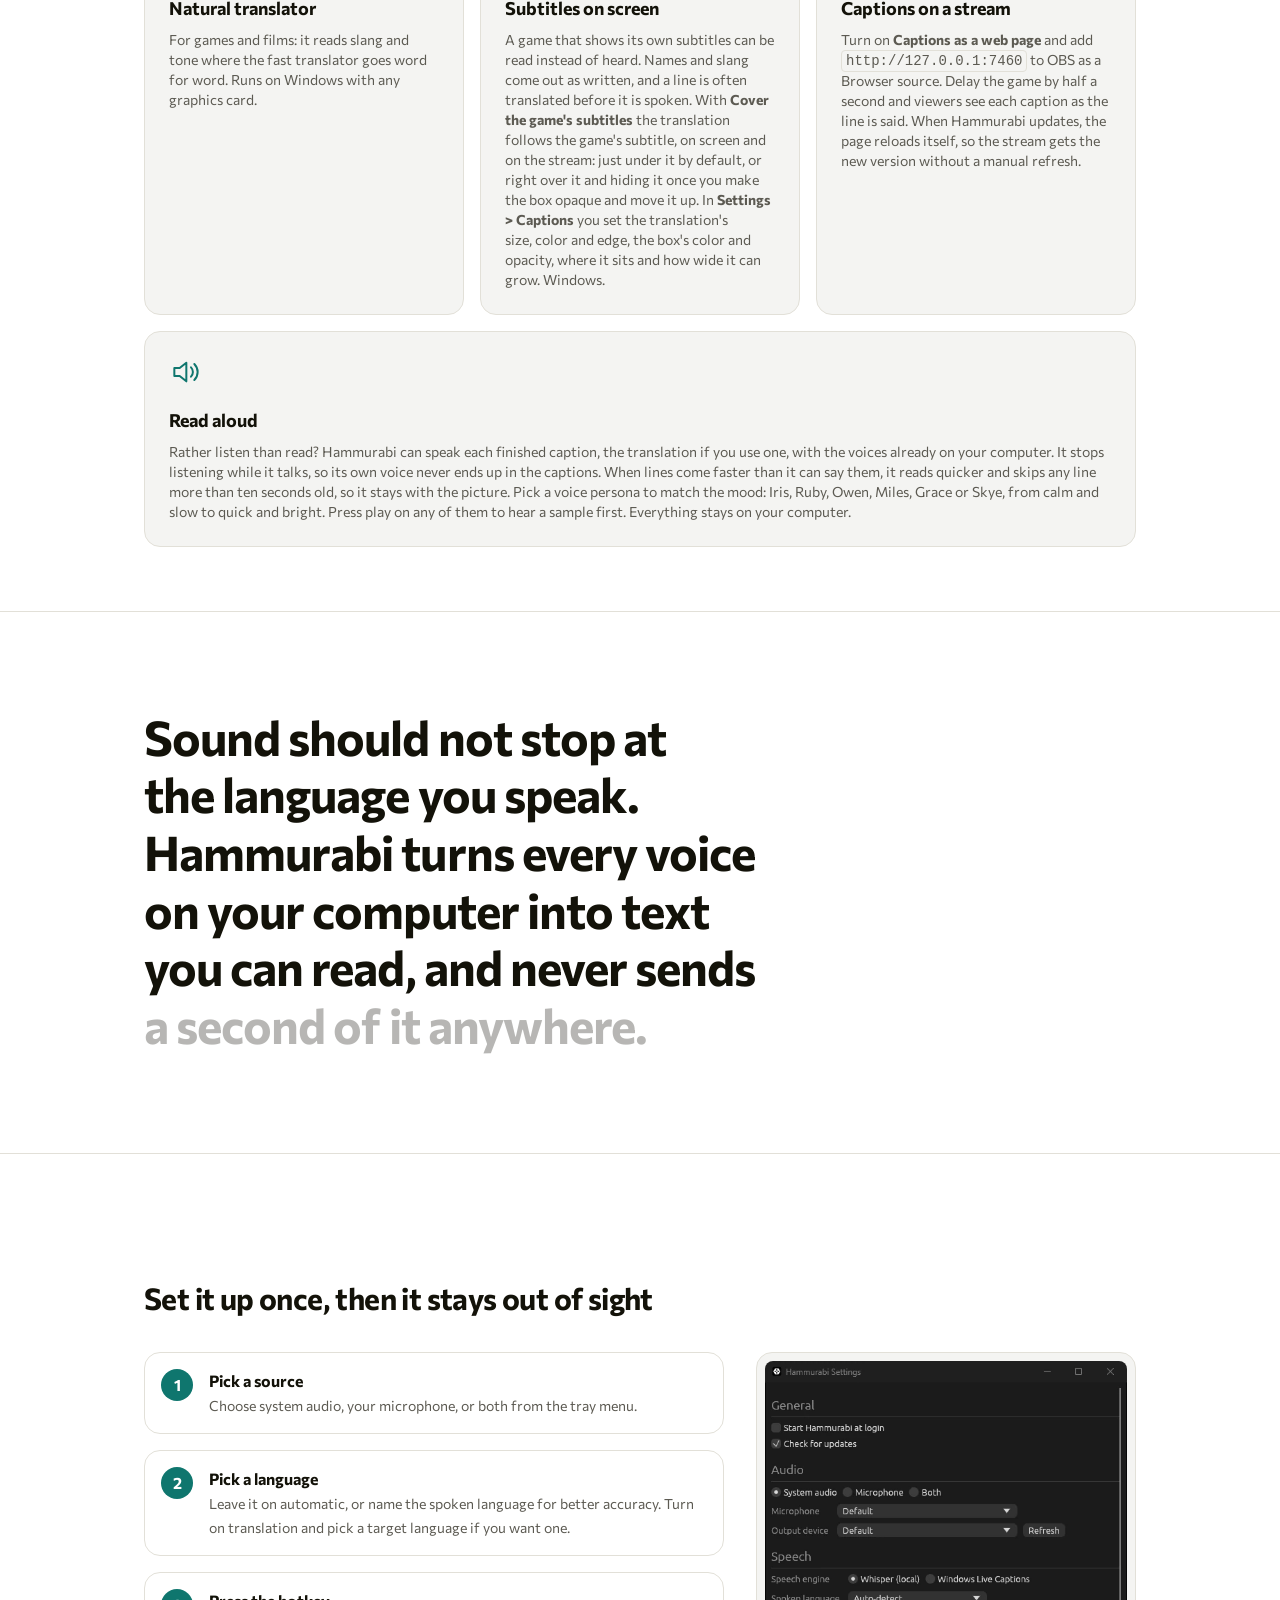
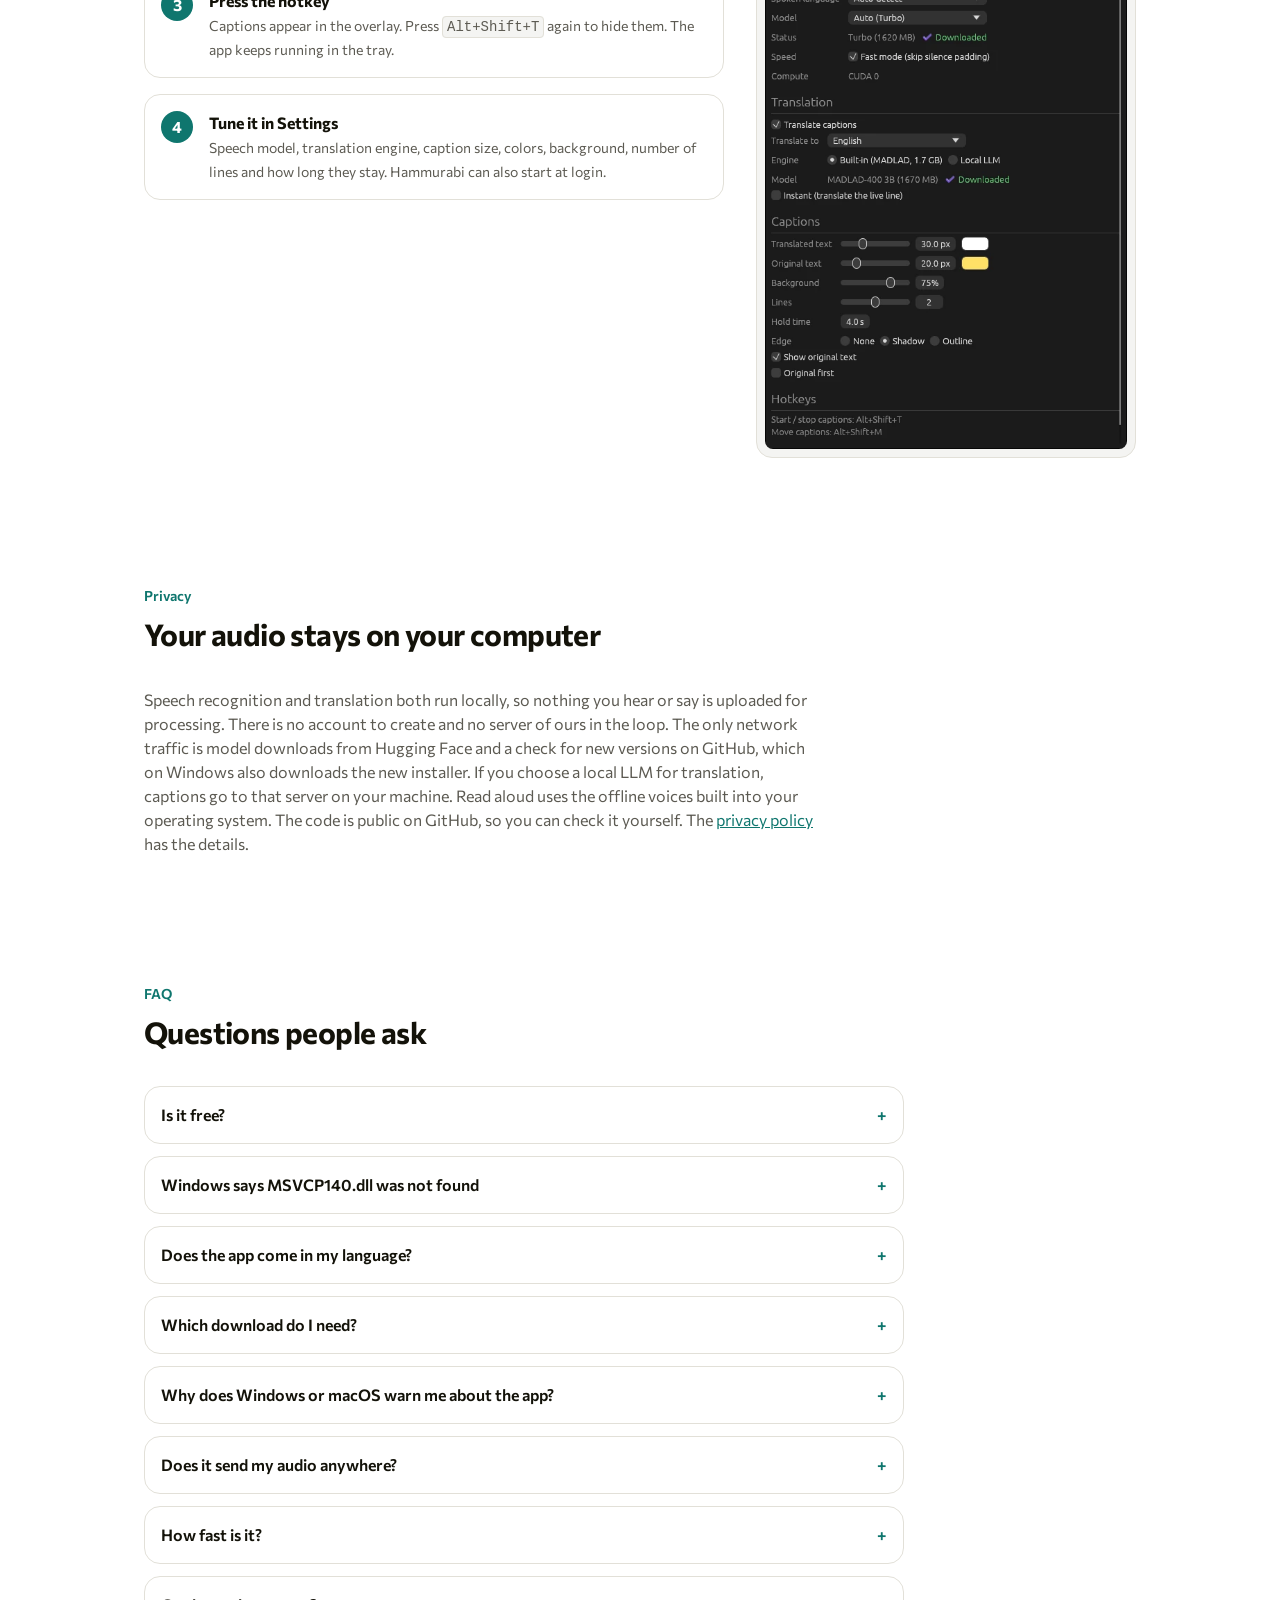
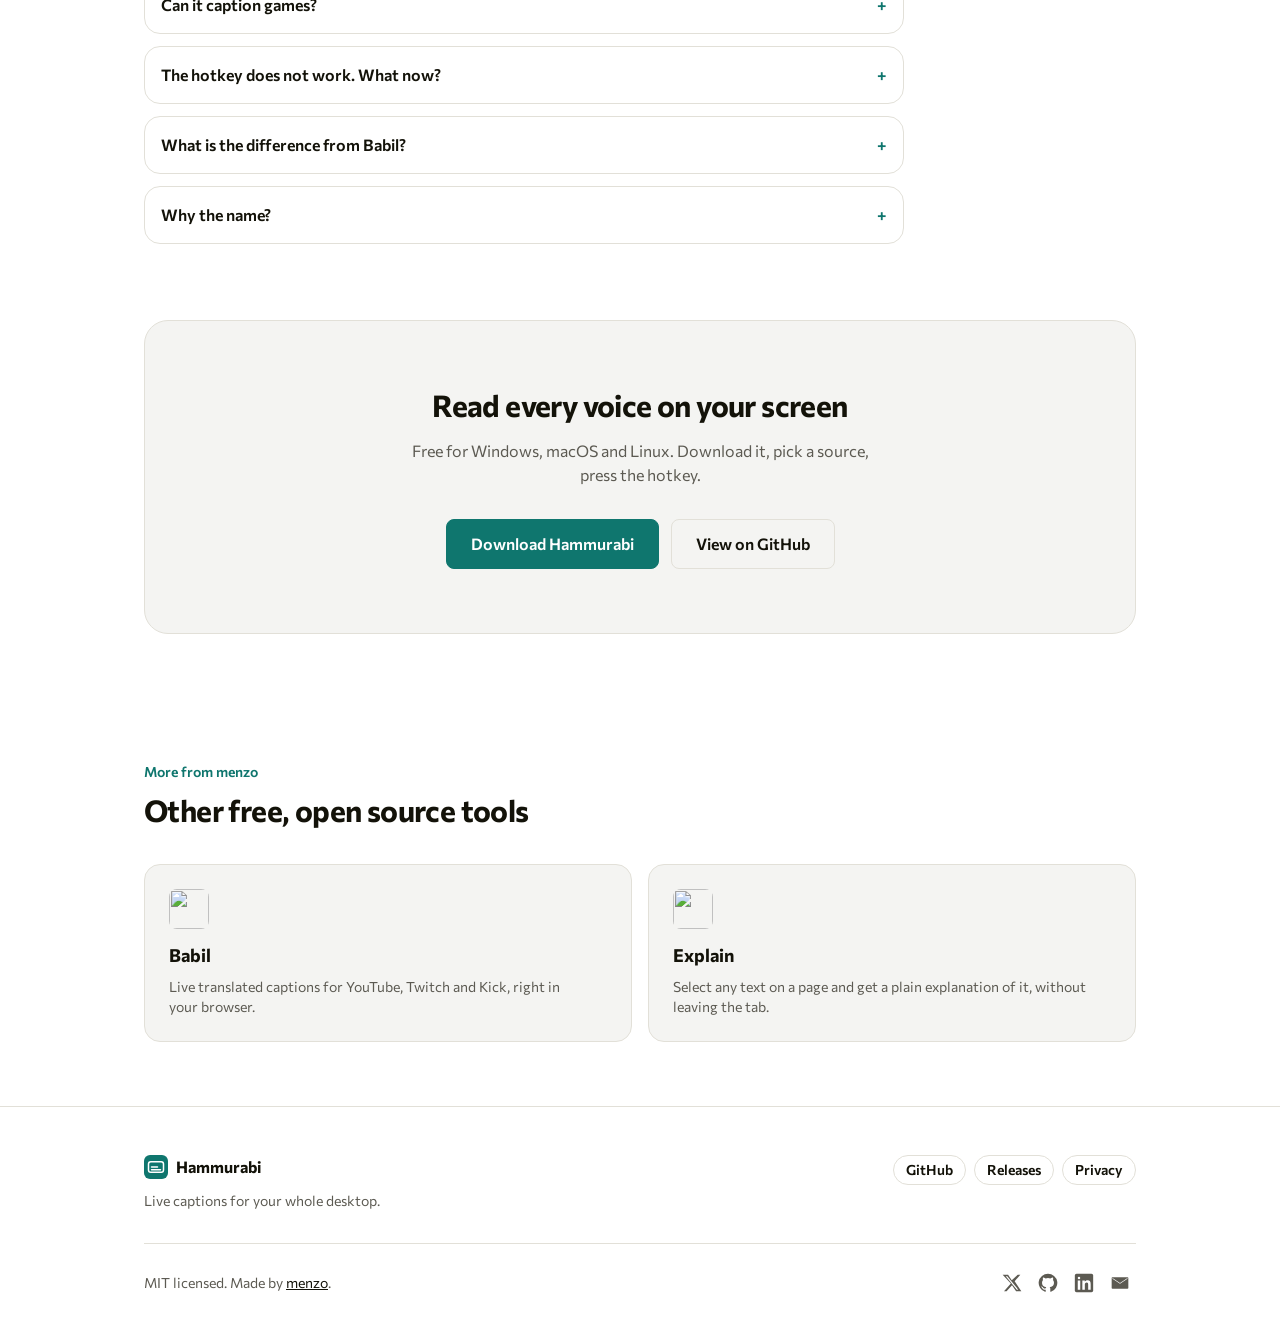
==== commit 10517613: "Hammurabi 0.7.11" ====
--- a/docs/index.html
+++ b/docs/index.html
@@ -45,7 +45,7 @@
 
 <main id="main">
 <header class="hero" id="top">
-<p class="status"><span class="dot"></span>Version 0.7.10 is out</p>
+<p class="status"><span class="dot"></span>Version 0.7.11 is out</p>
 <h1>Live captions for everything your computer plays</h1>
 <p class="sub">Hammurabi turns system audio and your microphone into captions on screen, translated if you want. It runs on Windows, macOS and Linux, entirely on your machine.</p>
 <div class="cta"><a class="btn lg" id="dl" href="https://github.com/canmenzo/hammurabi/releases/latest"><svg viewBox="0 0 24 24" aria-hidden="true"><path d="M12 4v11M7 10l5 5 5-5M5 20h14"/></svg><span id="dl-label">Download</span></a><a class="btn ghost lg" href="https://github.com/canmenzo/hammurabi">View on GitHub</a></div>
@@ -80,7 +80,7 @@
 <div class="card rv"><svg viewBox="0 0 24 24" aria-hidden="true"><rect x="2" y="6" width="20" height="12" rx="2"/><path d="M6 10h.01M10 10h.01M14 10h.01M18 10h.01M8 14h8"/></svg><h3>Tray and hotkeys</h3><p>It lives in the tray and stays out of the way. <kbd>Alt+Shift+T</kbd> toggles captions, <kbd>Alt+Shift+M</kbd> moves them.</p></div>
 <div class="card rv"><svg viewBox="0 0 24 24" aria-hidden="true"><rect x="6" y="6" width="12" height="12" rx="2"/><path d="M9 2v4M15 2v4M9 18v4M15 18v4M2 9h4M2 15h4M18 9h4M18 15h4"/></svg><h3>Fast on a GPU, fine on a CPU</h3><p>Whisper runs on any CPU, on Apple GPUs through Metal, and on RTX 50 series cards with the CUDA build. Windows 11 can also use Live Captions as the engine.</p></div>
 <div class="card rv"><svg viewBox="0 0 24 24" aria-hidden="true"><path d="M4 5h16v11H9l-5 4z"/><path d="M8 9h8M8 12h5"/></svg><h3>Natural translator</h3><p>For games and films: it reads slang and tone where the fast translator goes word for word. Runs on Windows with any graphics card.</p></div>
-<div class="card rv"><svg viewBox="0 0 24 24" aria-hidden="true"><rect x="3" y="4" width="18" height="14" rx="2"/><path d="M7 14h10M9 11h6"/></svg><h3>Subtitles on screen</h3><p>A game that shows its own subtitles can be read instead of heard. Names and slang come out as written, and a line is often translated before it is spoken. With <strong>Cover the game's subtitles</strong> the translation sits right over the game's subtitle and hides it, on screen and on the stream. In <strong>Settings &gt; Captions</strong> you set the translation's size, color and edge, the box's color and opacity, where it sits and how wide it can grow. Windows.</p></div>
+<div class="card rv"><svg viewBox="0 0 24 24" aria-hidden="true"><rect x="3" y="4" width="18" height="14" rx="2"/><path d="M7 14h10M9 11h6"/></svg><h3>Subtitles on screen</h3><p>A game that shows its own subtitles can be read instead of heard. Names and slang come out as written, and a line is often translated before it is spoken. With <strong>Cover the game's subtitles</strong> the translation follows the game's subtitle, on screen and on the stream: just under it by default, or right over it and hiding it once you make the box opaque and move it up. In <strong>Settings &gt; Captions</strong> you set the translation's size, color and edge, the box's color and opacity, where it sits and how wide it can grow. Windows.</p></div>
 <div class="card rv"><svg viewBox="0 0 24 24" aria-hidden="true"><circle cx="12" cy="12" r="2"/><path d="M8.5 8.5a5 5 0 000 7M15.5 8.5a5 5 0 010 7M5.6 5.6a9 9 0 000 12.8M18.4 5.6a9 9 0 010 12.8"/></svg><h3>Captions on a stream</h3><p>Turn on <strong>Captions as a web page</strong> and add <code>http://127.0.0.1:7460</code> to OBS as a Browser source. Delay the game by half a second and viewers see each caption as the line is said. When Hammurabi updates, the page reloads itself, so the stream gets the new version without a manual refresh.</p></div>
 <div class="card wide rv"><svg viewBox="0 0 24 24" aria-hidden="true"><path d="M4 9v6h4l5 4V5L8 9H4z"/><path d="M16.5 8.5a5 5 0 010 7M19 6a8.5 8.5 0 010 12"/></svg><h3>Read aloud</h3><p>Rather listen than read? Hammurabi can speak each finished caption, the translation if you use one, with the voices already on your computer. It stops listening while it talks, so its own voice never ends up in the captions. When lines come faster than it can say them, it reads quicker and skips any line more than ten seconds old, so it stays with the picture. Pick a voice persona to match the mood: Iris, Ruby, Owen, Miles, Grace or Skye, from calm and slow to quick and bright. Press play on any of them to hear a sample first. Everything stays on your computer.</p></div>
 </div>
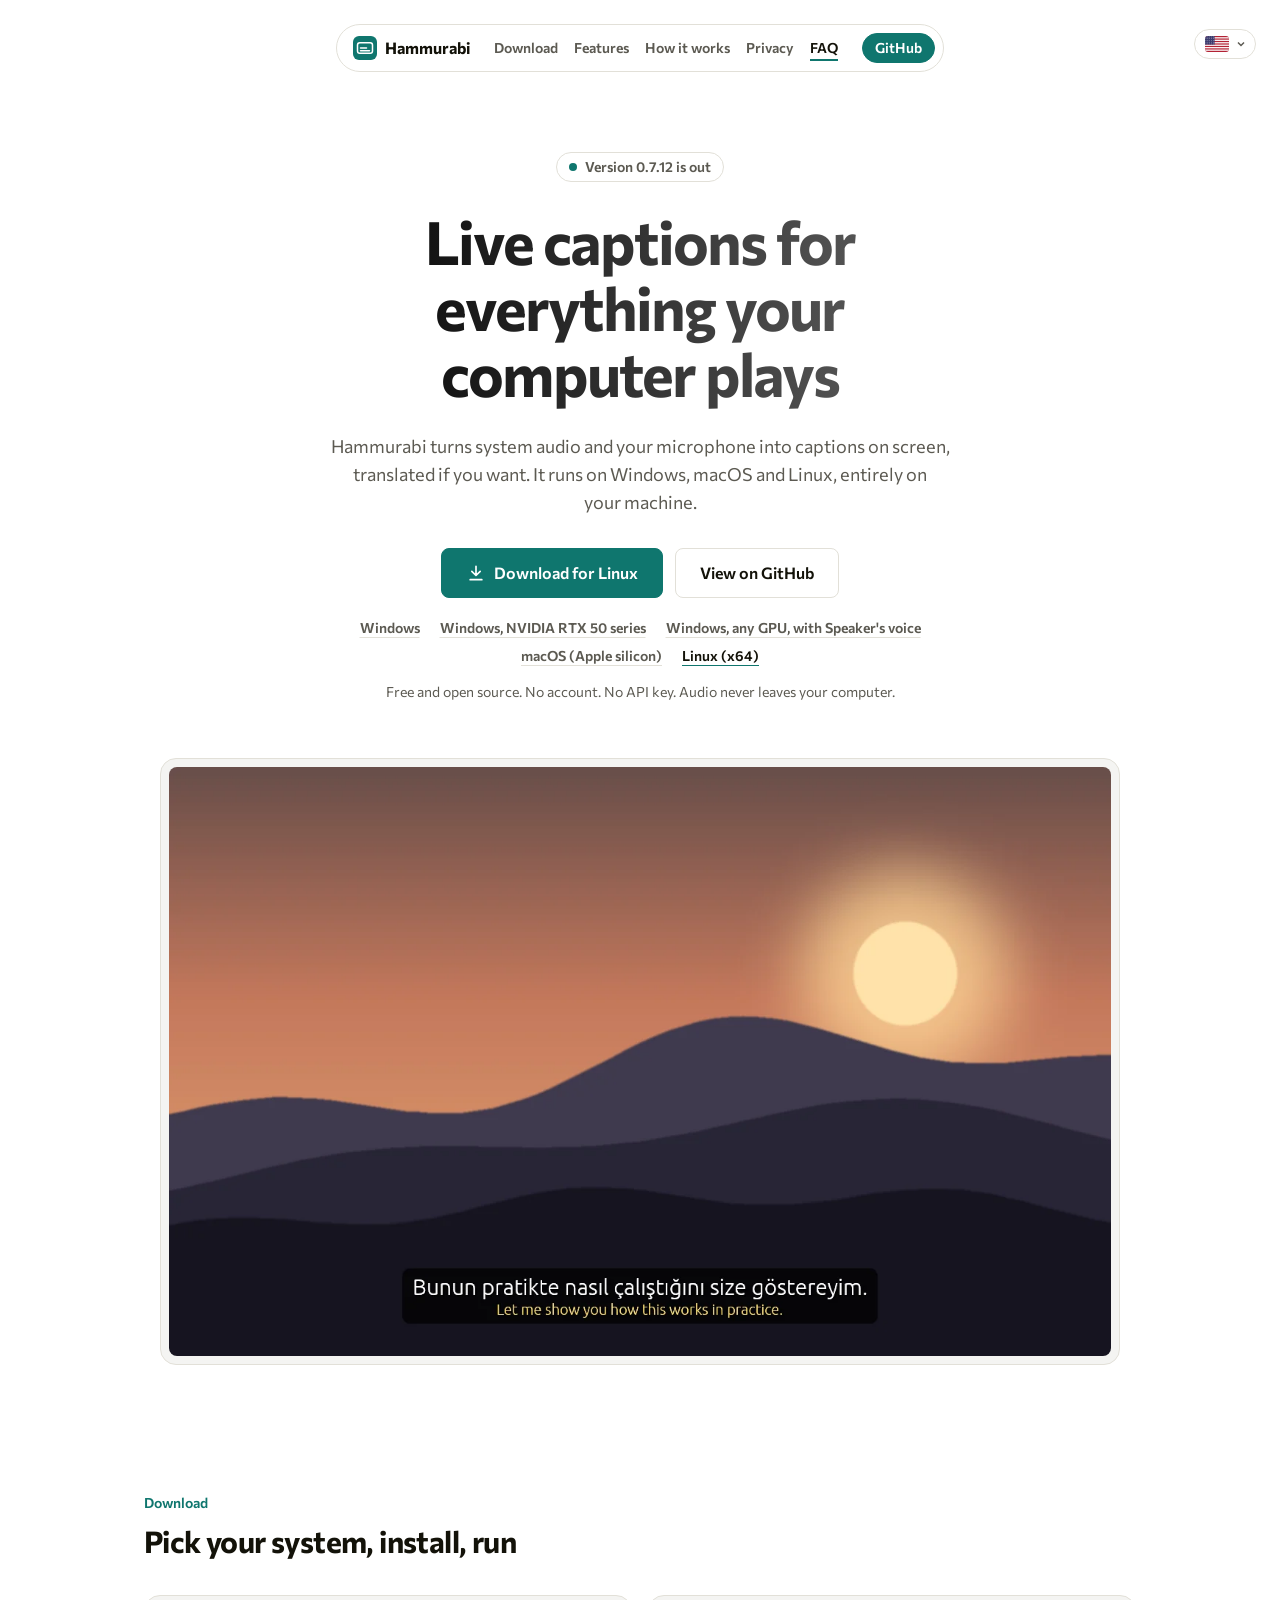
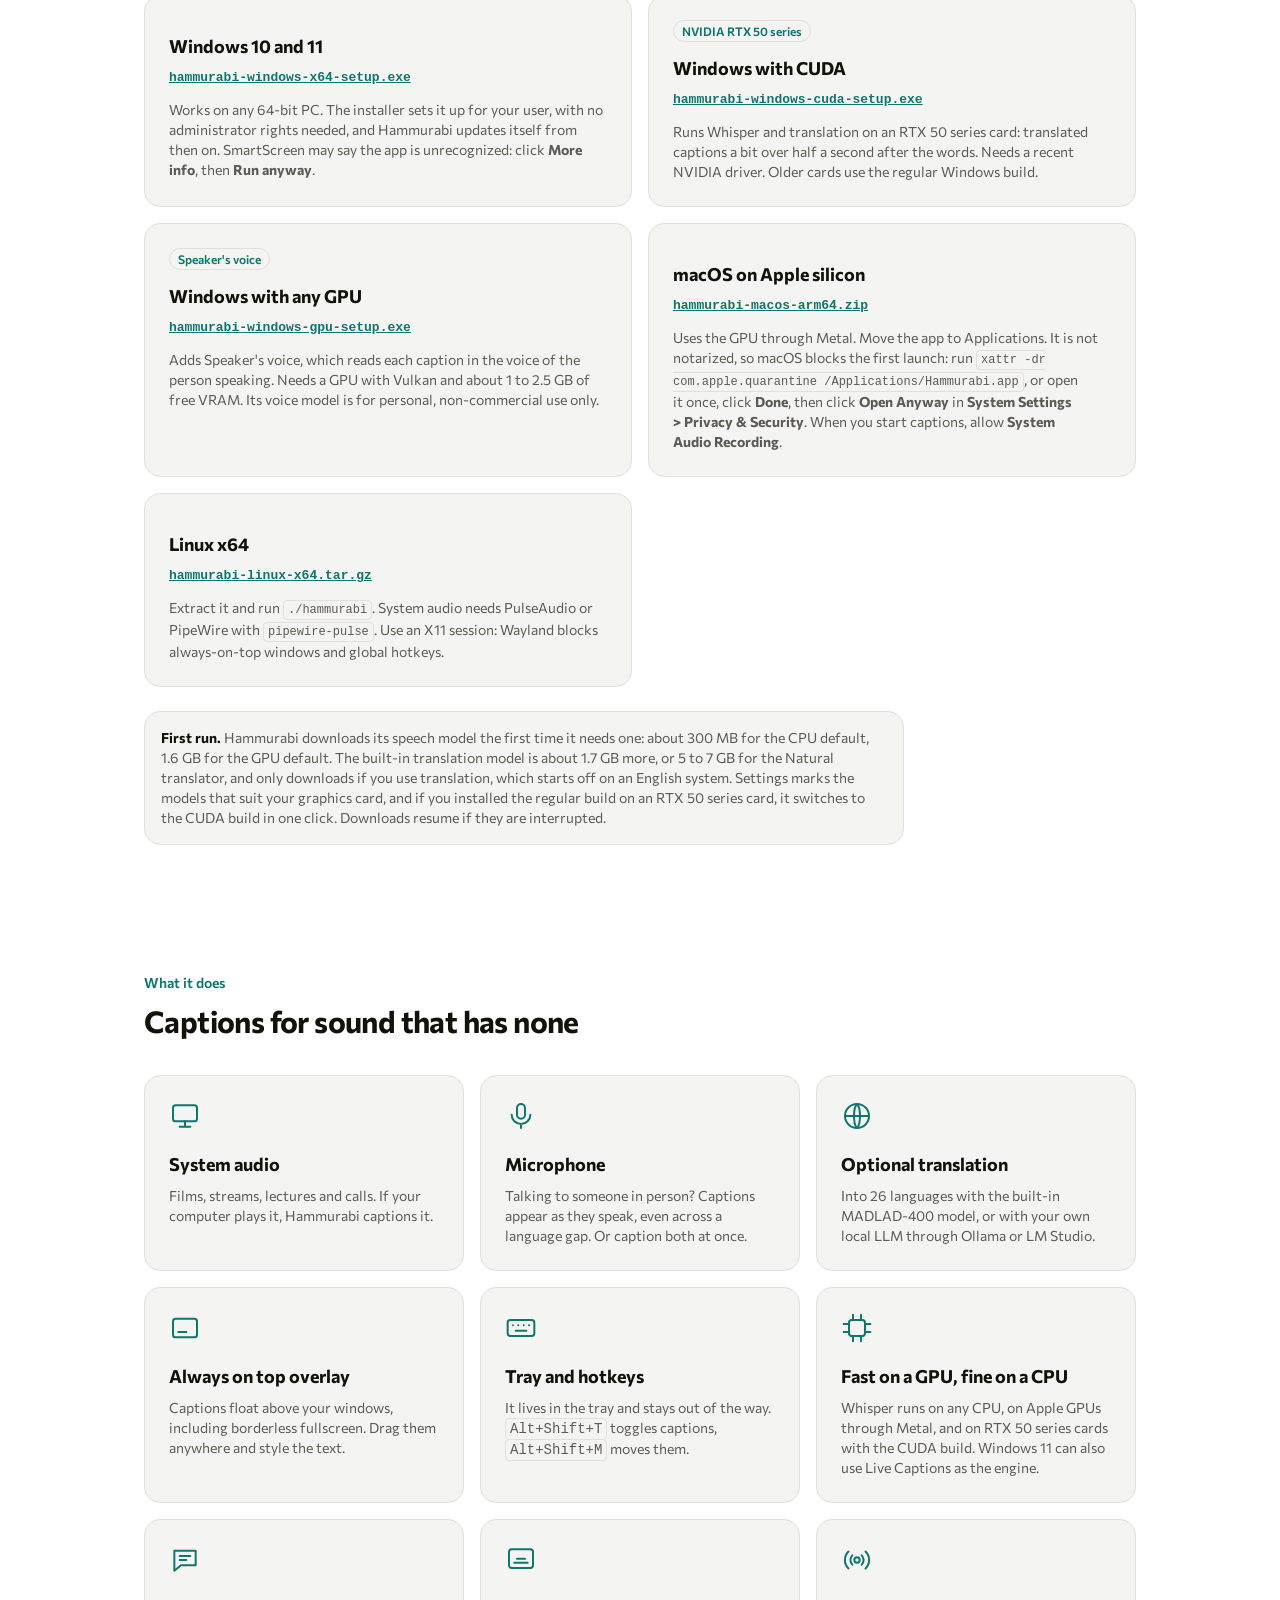
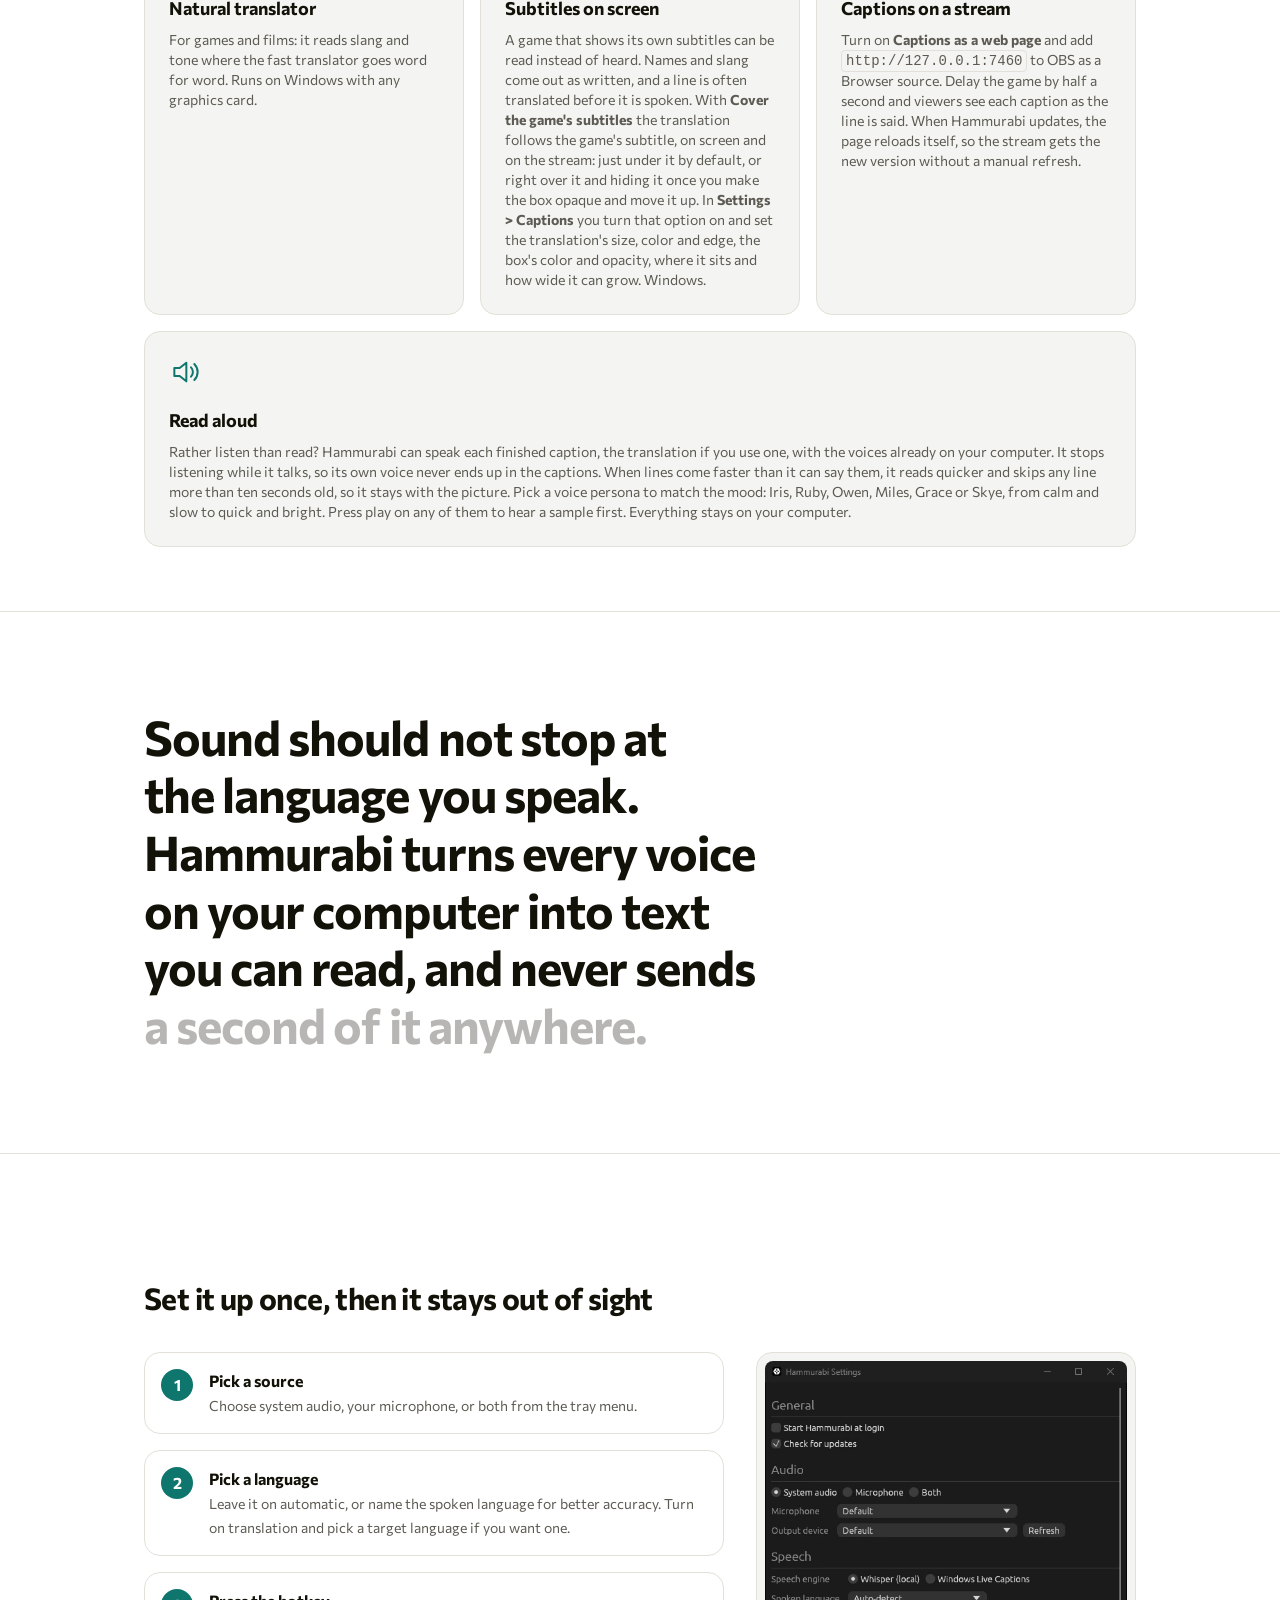
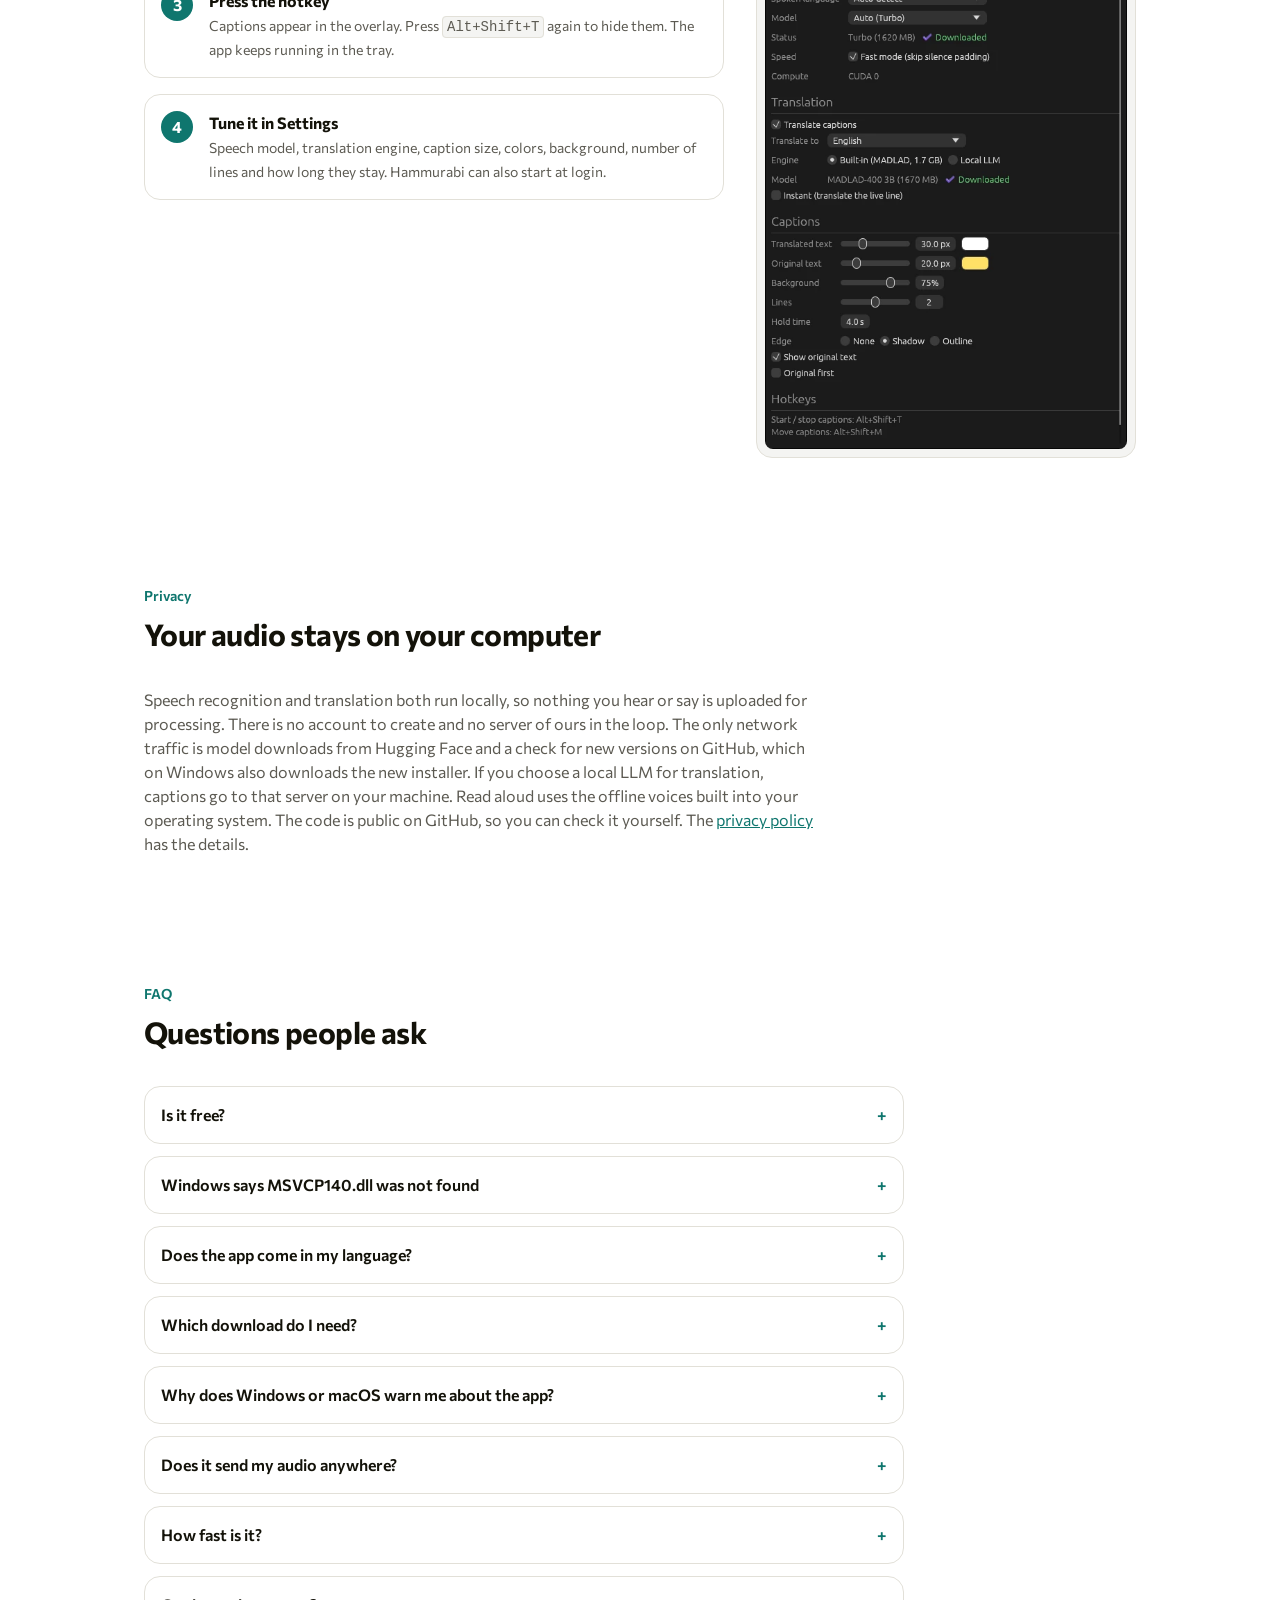
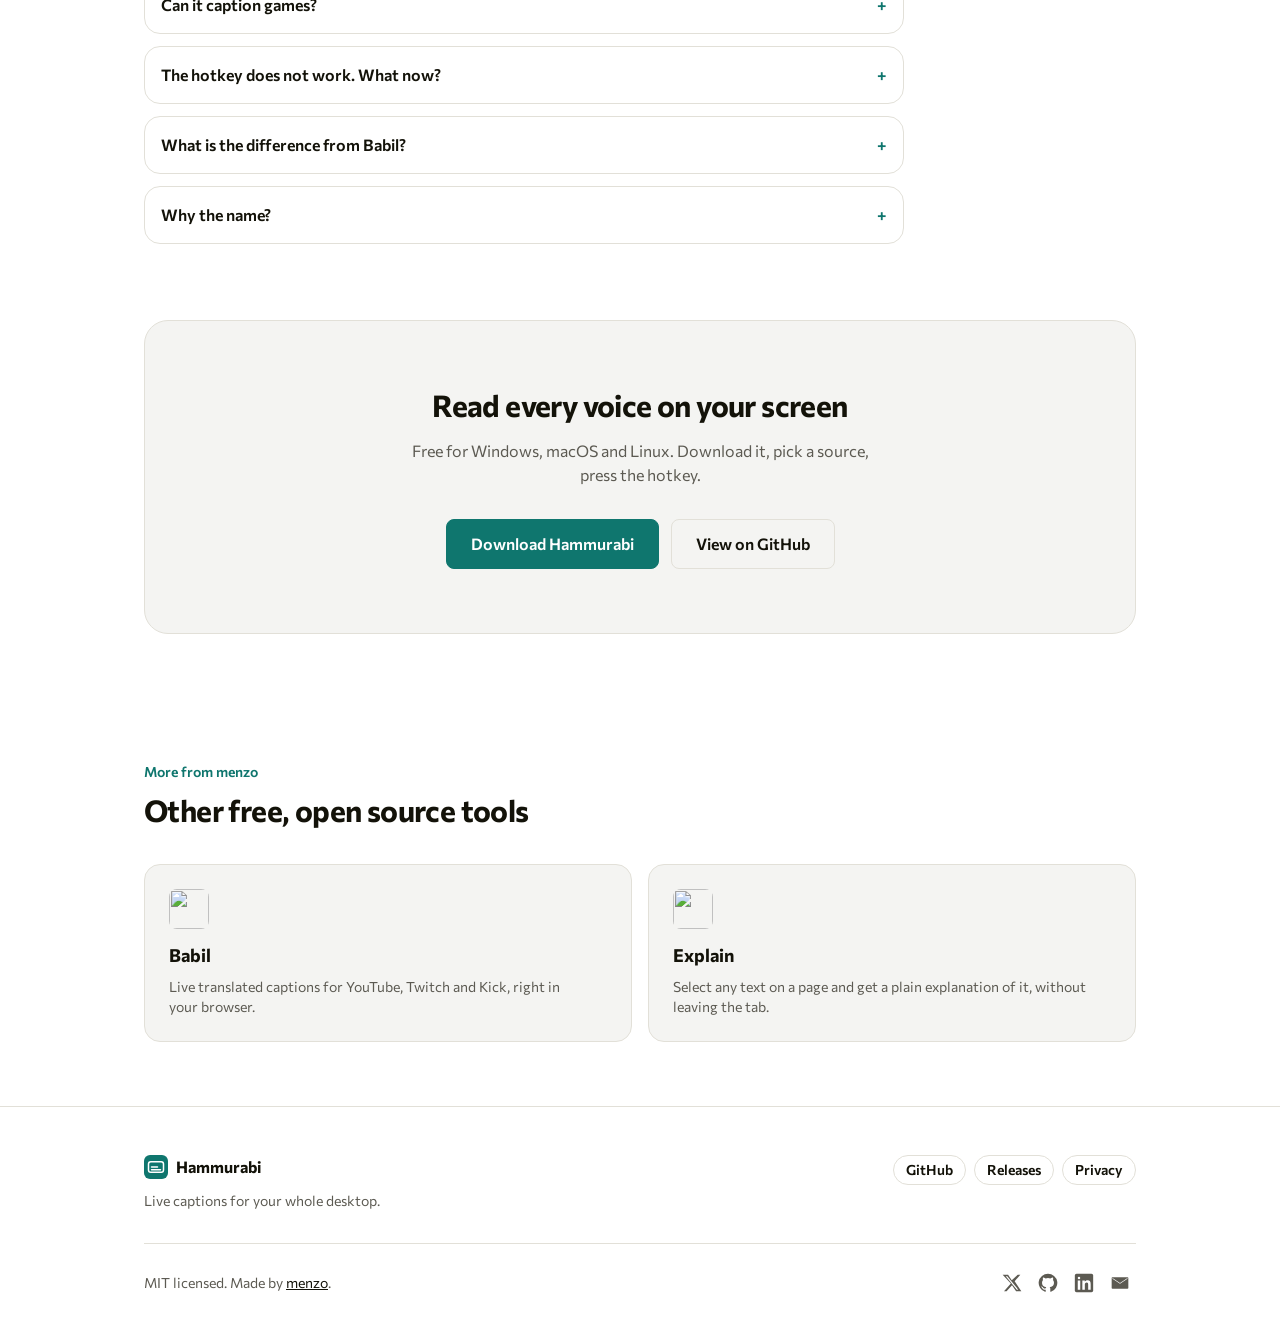
==== commit f2266584: "Hammurabi 0.7.12" ====
--- a/docs/index.html
+++ b/docs/index.html
@@ -45,7 +45,7 @@
 
 <main id="main">
 <header class="hero" id="top">
-<p class="status"><span class="dot"></span>Version 0.7.11 is out</p>
+<p class="status"><span class="dot"></span>Version 0.7.12 is out</p>
 <h1>Live captions for everything your computer plays</h1>
 <p class="sub">Hammurabi turns system audio and your microphone into captions on screen, translated if you want. It runs on Windows, macOS and Linux, entirely on your machine.</p>
 <div class="cta"><a class="btn lg" id="dl" href="https://github.com/canmenzo/hammurabi/releases/latest"><svg viewBox="0 0 24 24" aria-hidden="true"><path d="M12 4v11M7 10l5 5 5-5M5 20h14"/></svg><span id="dl-label">Download</span></a><a class="btn ghost lg" href="https://github.com/canmenzo/hammurabi">View on GitHub</a></div>
@@ -80,7 +80,7 @@
 <div class="card rv"><svg viewBox="0 0 24 24" aria-hidden="true"><rect x="2" y="6" width="20" height="12" rx="2"/><path d="M6 10h.01M10 10h.01M14 10h.01M18 10h.01M8 14h8"/></svg><h3>Tray and hotkeys</h3><p>It lives in the tray and stays out of the way. <kbd>Alt+Shift+T</kbd> toggles captions, <kbd>Alt+Shift+M</kbd> moves them.</p></div>
 <div class="card rv"><svg viewBox="0 0 24 24" aria-hidden="true"><rect x="6" y="6" width="12" height="12" rx="2"/><path d="M9 2v4M15 2v4M9 18v4M15 18v4M2 9h4M2 15h4M18 9h4M18 15h4"/></svg><h3>Fast on a GPU, fine on a CPU</h3><p>Whisper runs on any CPU, on Apple GPUs through Metal, and on RTX 50 series cards with the CUDA build. Windows 11 can also use Live Captions as the engine.</p></div>
 <div class="card rv"><svg viewBox="0 0 24 24" aria-hidden="true"><path d="M4 5h16v11H9l-5 4z"/><path d="M8 9h8M8 12h5"/></svg><h3>Natural translator</h3><p>For games and films: it reads slang and tone where the fast translator goes word for word. Runs on Windows with any graphics card.</p></div>
-<div class="card rv"><svg viewBox="0 0 24 24" aria-hidden="true"><rect x="3" y="4" width="18" height="14" rx="2"/><path d="M7 14h10M9 11h6"/></svg><h3>Subtitles on screen</h3><p>A game that shows its own subtitles can be read instead of heard. Names and slang come out as written, and a line is often translated before it is spoken. With <strong>Cover the game's subtitles</strong> the translation follows the game's subtitle, on screen and on the stream: just under it by default, or right over it and hiding it once you make the box opaque and move it up. In <strong>Settings &gt; Captions</strong> you set the translation's size, color and edge, the box's color and opacity, where it sits and how wide it can grow. Windows.</p></div>
+<div class="card rv"><svg viewBox="0 0 24 24" aria-hidden="true"><rect x="3" y="4" width="18" height="14" rx="2"/><path d="M7 14h10M9 11h6"/></svg><h3>Subtitles on screen</h3><p>A game that shows its own subtitles can be read instead of heard. Names and slang come out as written, and a line is often translated before it is spoken. With <strong>Cover the game's subtitles</strong> the translation follows the game's subtitle, on screen and on the stream: just under it by default, or right over it and hiding it once you make the box opaque and move it up. In <strong>Settings &gt; Captions</strong> you turn that option on and set the translation's size, color and edge, the box's color and opacity, where it sits and how wide it can grow. Windows.</p></div>
 <div class="card rv"><svg viewBox="0 0 24 24" aria-hidden="true"><circle cx="12" cy="12" r="2"/><path d="M8.5 8.5a5 5 0 000 7M15.5 8.5a5 5 0 010 7M5.6 5.6a9 9 0 000 12.8M18.4 5.6a9 9 0 010 12.8"/></svg><h3>Captions on a stream</h3><p>Turn on <strong>Captions as a web page</strong> and add <code>http://127.0.0.1:7460</code> to OBS as a Browser source. Delay the game by half a second and viewers see each caption as the line is said. When Hammurabi updates, the page reloads itself, so the stream gets the new version without a manual refresh.</p></div>
 <div class="card wide rv"><svg viewBox="0 0 24 24" aria-hidden="true"><path d="M4 9v6h4l5 4V5L8 9H4z"/><path d="M16.5 8.5a5 5 0 010 7M19 6a8.5 8.5 0 010 12"/></svg><h3>Read aloud</h3><p>Rather listen than read? Hammurabi can speak each finished caption, the translation if you use one, with the voices already on your computer. It stops listening while it talks, so its own voice never ends up in the captions. When lines come faster than it can say them, it reads quicker and skips any line more than ten seconds old, so it stays with the picture. Pick a voice persona to match the mood: Iris, Ruby, Owen, Miles, Grace or Skye, from calm and slow to quick and bright. Press play on any of them to hear a sample first. Everything stays on your computer.</p></div>
 </div>
@@ -113,7 +113,7 @@
 <h2 class="rv">Questions people ask</h2>
 <details class="rv"><summary>Is it free?</summary><p>Yes. Hammurabi is open source under the MIT License. There is no paid tier, no trial and no API key to buy.</p></details>
 <details class="rv"><summary>Windows says MSVCP140.dll was not found</summary><p>Versions before 0.7.6 needed the Visual C++ Redistributable, which some PCs do not have. Download the installer again and run it: it installs over the old one and brings that file along.</p></details>
-<details class="rv"><summary>Does the app come in my language?</summary><p>Hammurabi speaks English, Turkish, Spanish, Portuguese and Chinese, and opens in your system's language when it is one of them. Change it in <strong>Settings &gt; General</strong>. Captions and translation work in many more languages than that.</p></details>
+<details class="rv"><summary>Does the app come in my language?</summary><p>Hammurabi speaks English, Turkish, Spanish, Portuguese and Chinese, and opens in your system's language when it is one of them. Change it in <strong>Settings &gt; General</strong>. The <strong>Theme</strong> setting there makes its windows dark or light, or follows your system. Captions and translation work in many more languages than that.</p></details>
 <details class="rv"><summary>Which download do I need?</summary><p>On Windows, take the CUDA build only if you have an NVIDIA RTX 50 series card; everyone else takes the regular Windows build. Take the GPU build if you want Speaker's voice. Mac users take the macOS build (Apple silicon only), and Linux users the tar.gz.</p></details>
 <details class="rv"><summary>Why does Windows or macOS warn me about the app?</summary><p>The builds are not code signed with a paid certificate yet. On Windows, click More info, then Run anyway. On macOS, use Open Anyway in System Settings &gt; Privacy &amp; Security, or remove the quarantine flag with <code>xattr -dr com.apple.quarantine /Applications/Hammurabi.app</code>.</p></details>
 <details class="rv"><summary>Does it send my audio anywhere?</summary><p>No. Whisper runs on your computer, and so does translation. Nothing is uploaded.</p></details>
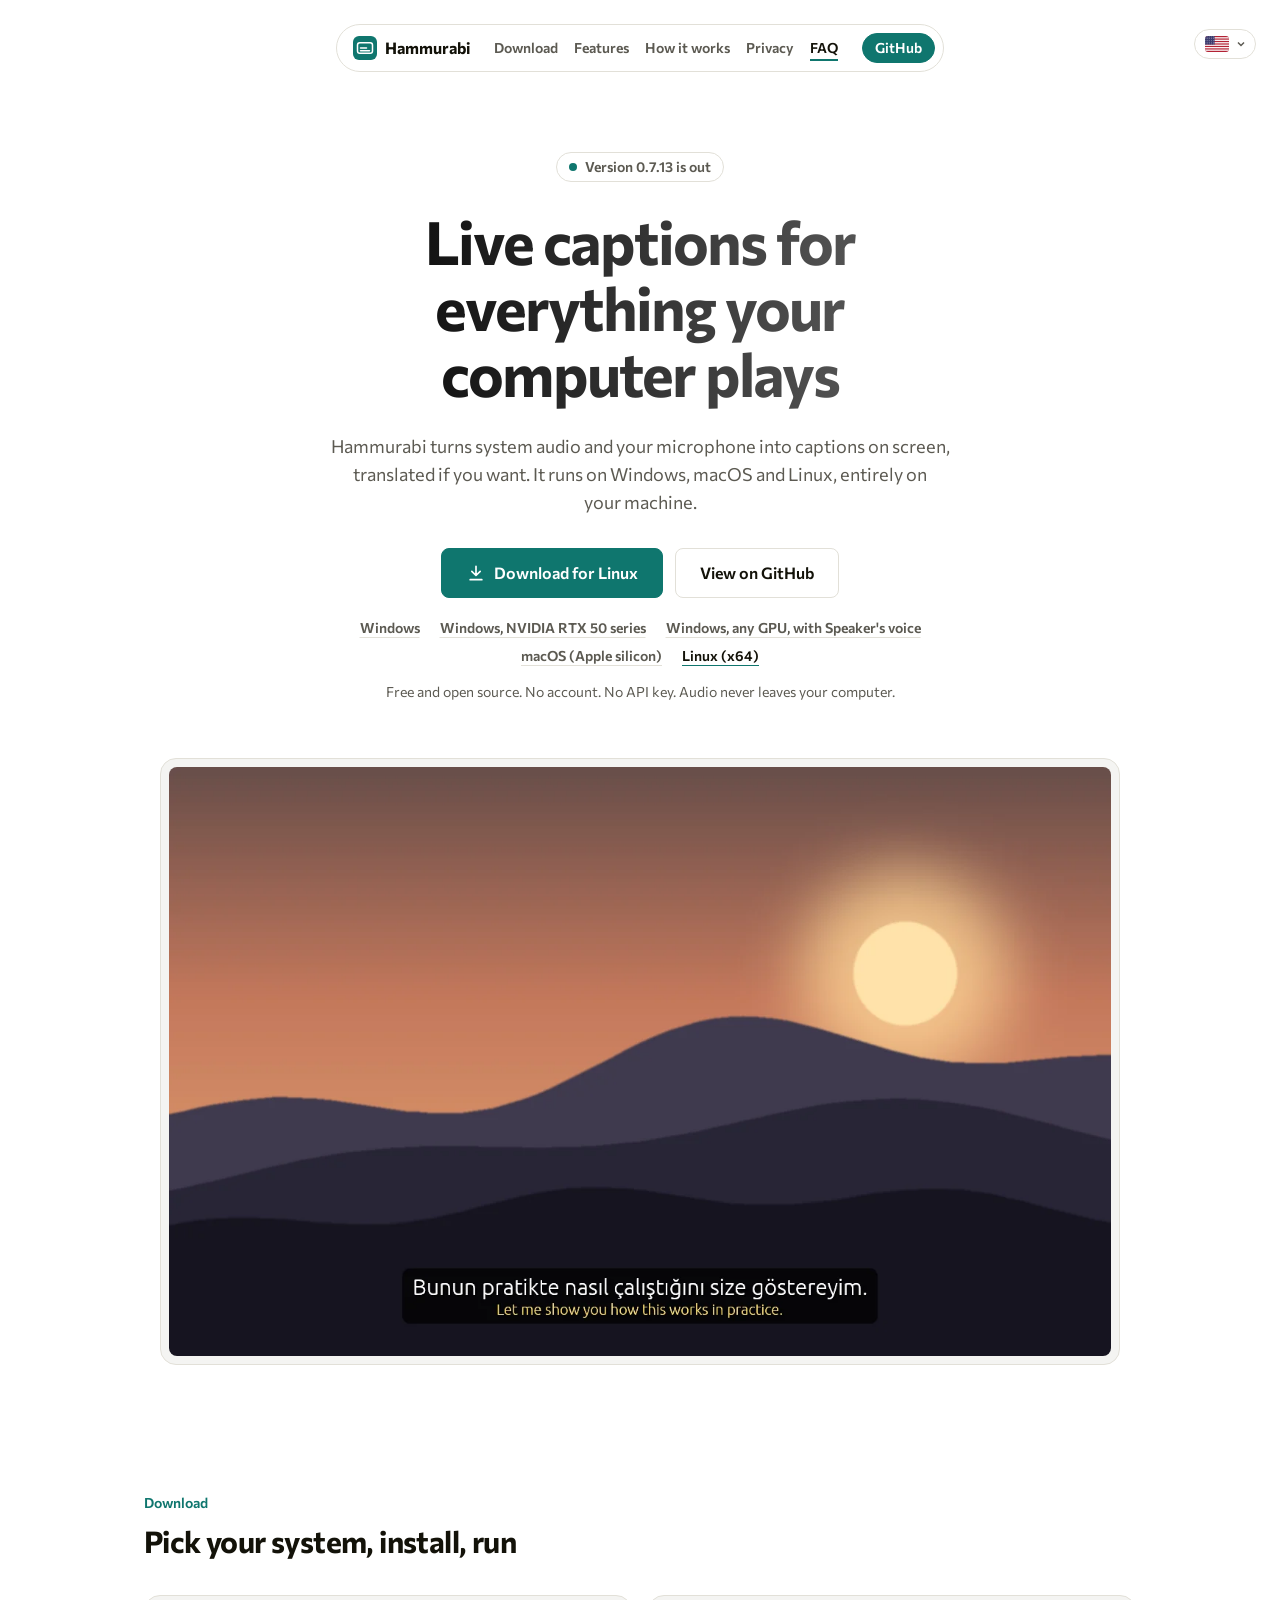
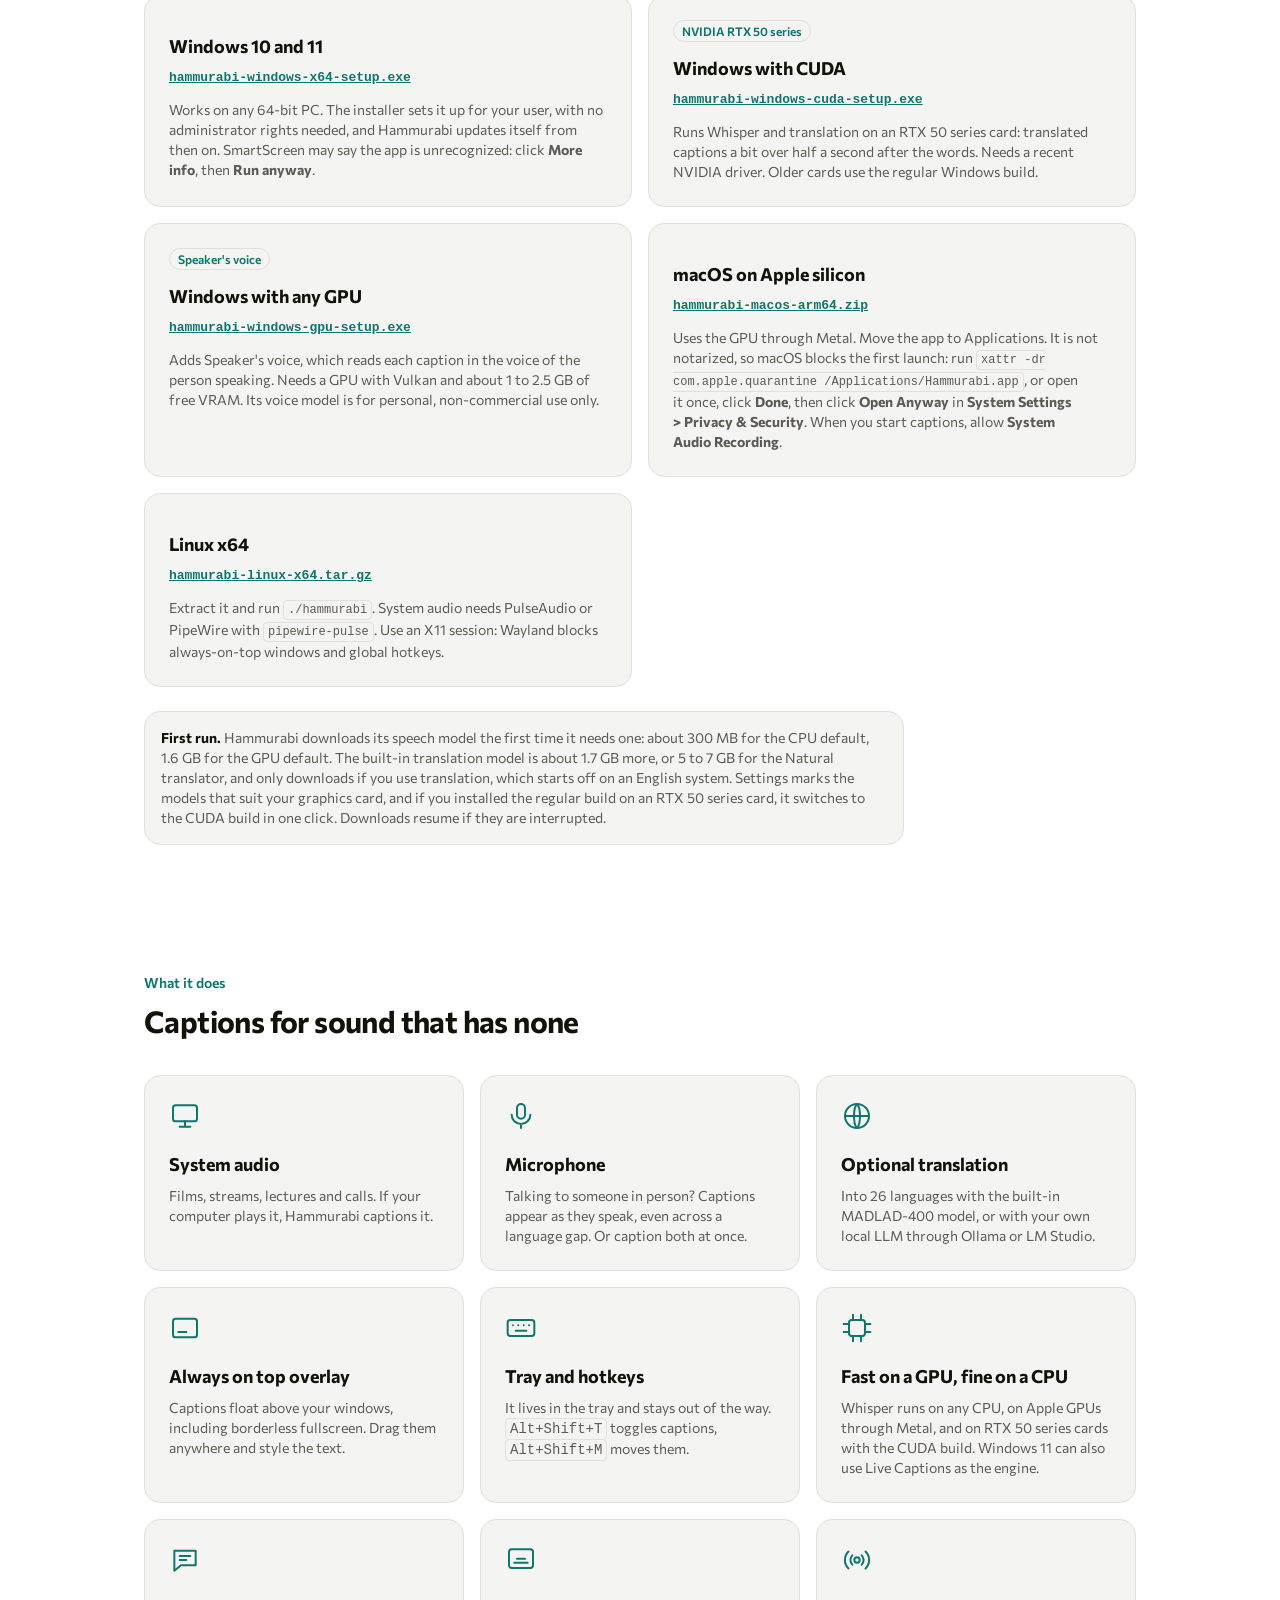
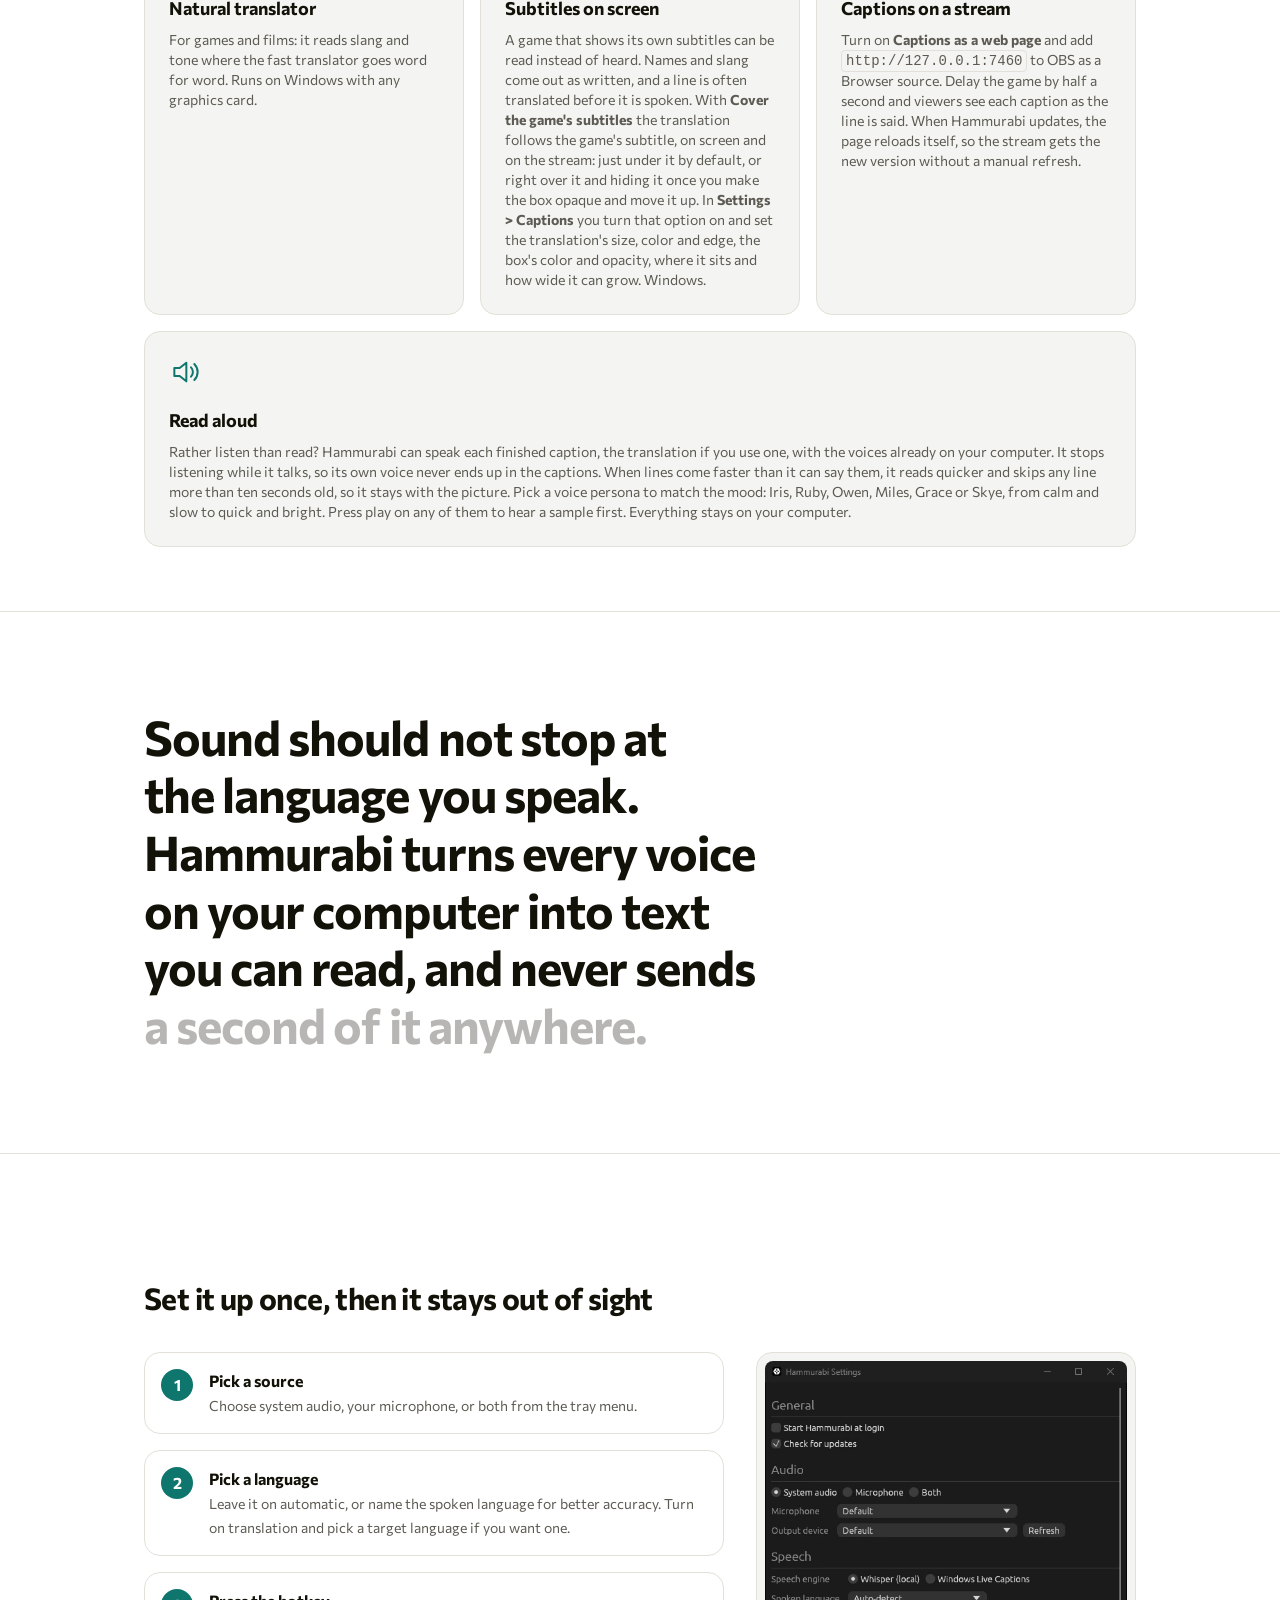
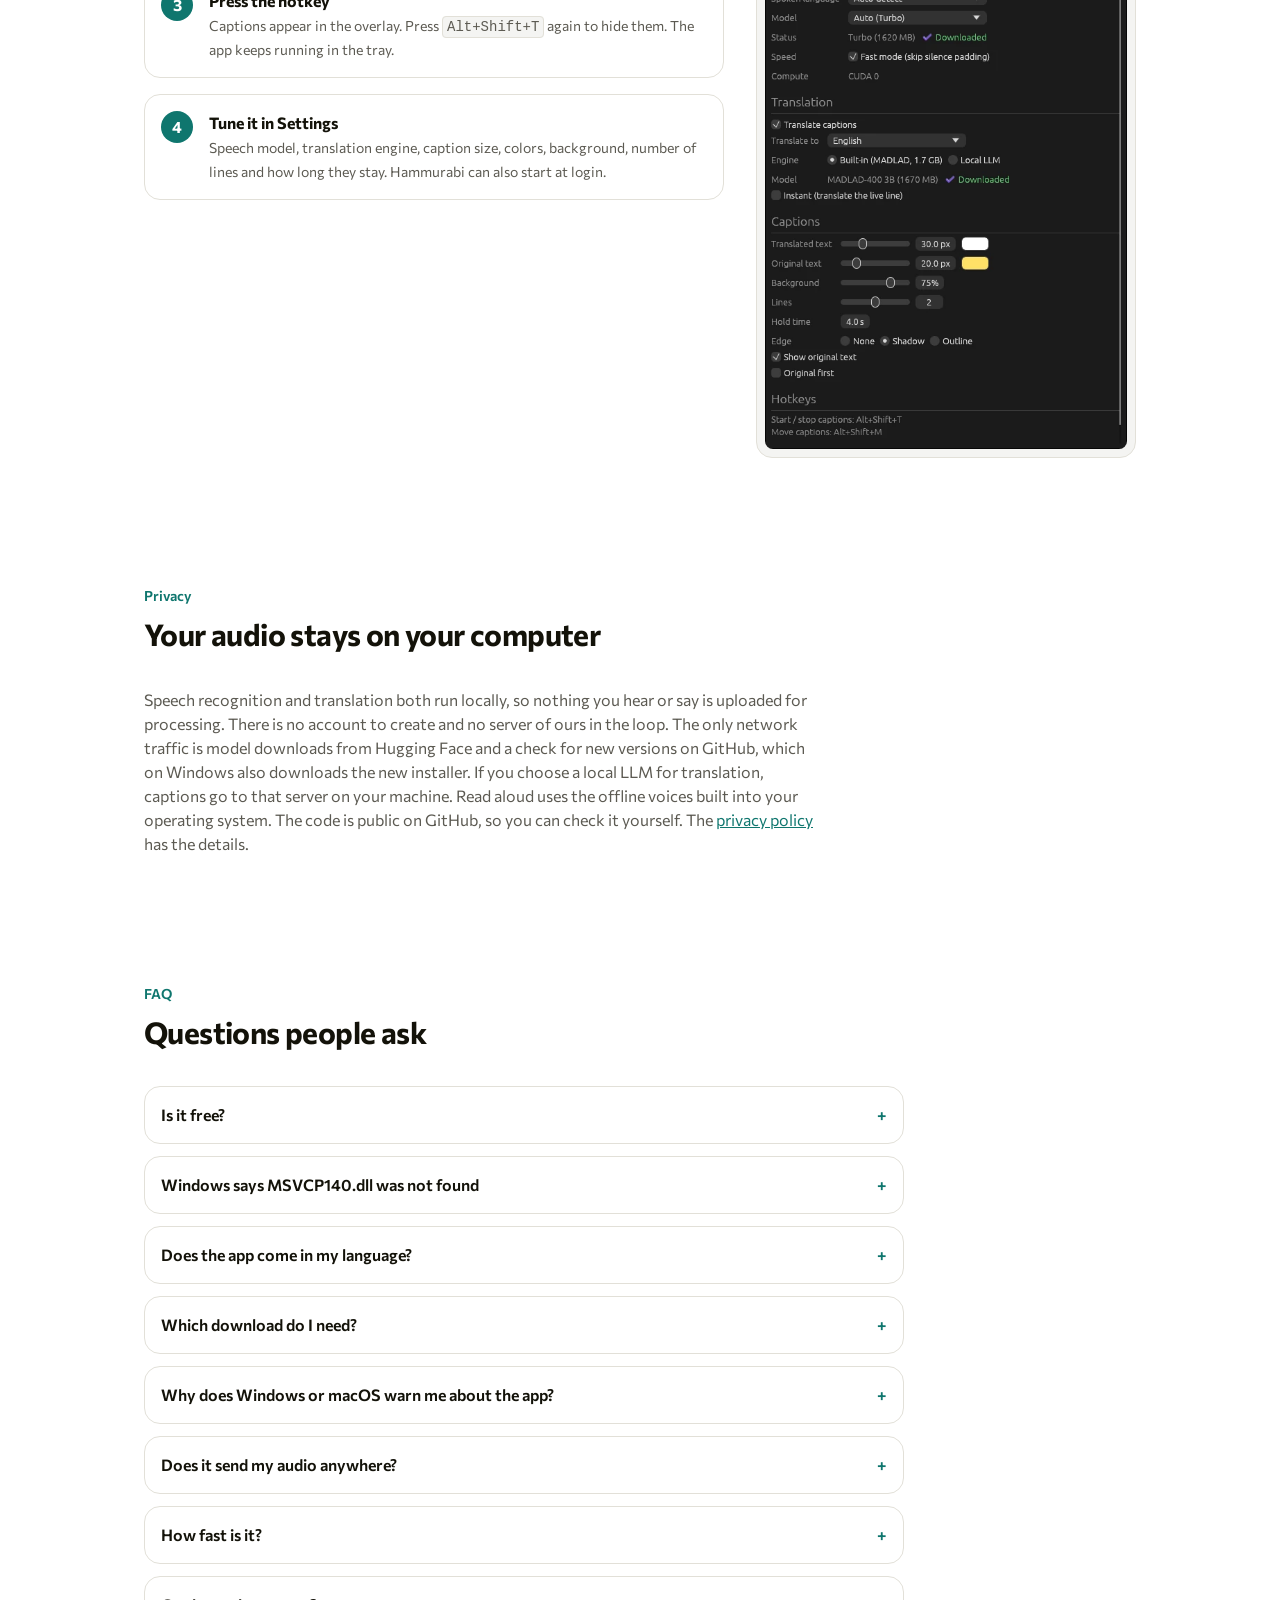
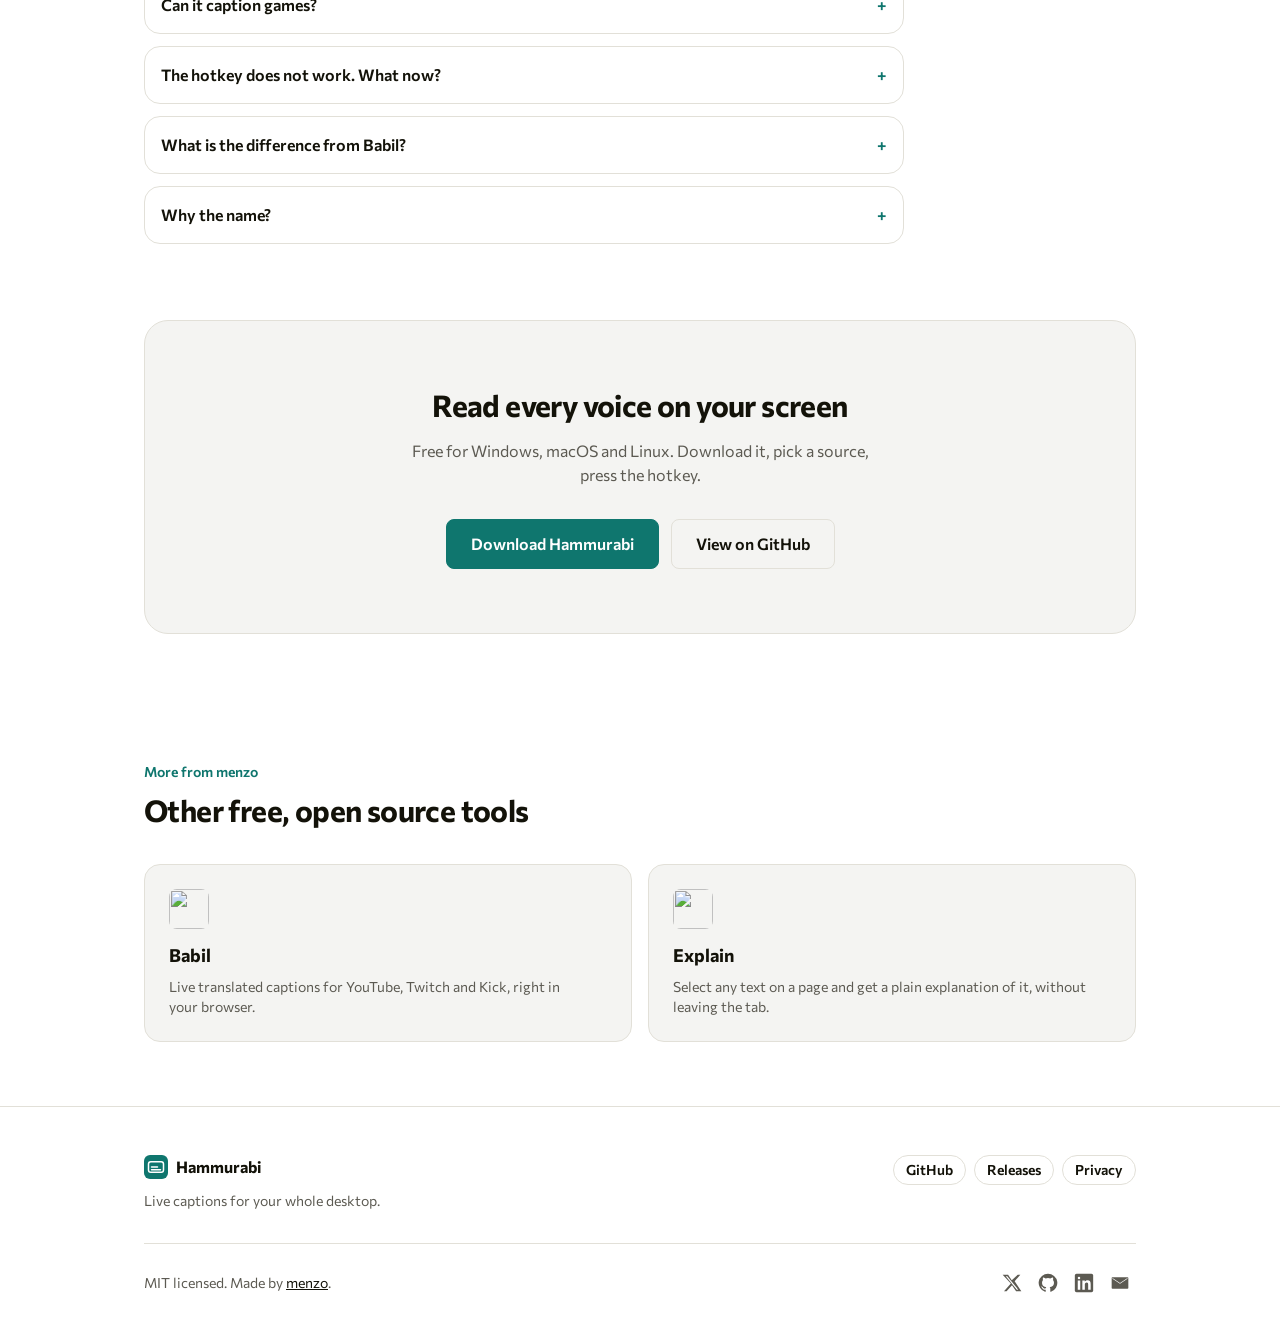
==== commit 2d166fb4: "Hammurabi 0.7.13" ====
--- a/docs/index.html
+++ b/docs/index.html
@@ -45,7 +45,7 @@
 
 <main id="main">
 <header class="hero" id="top">
-<p class="status"><span class="dot"></span>Version 0.7.12 is out</p>
+<p class="status"><span class="dot"></span>Version 0.7.13 is out</p>
 <h1>Live captions for everything your computer plays</h1>
 <p class="sub">Hammurabi turns system audio and your microphone into captions on screen, translated if you want. It runs on Windows, macOS and Linux, entirely on your machine.</p>
 <div class="cta"><a class="btn lg" id="dl" href="https://github.com/canmenzo/hammurabi/releases/latest"><svg viewBox="0 0 24 24" aria-hidden="true"><path d="M12 4v11M7 10l5 5 5-5M5 20h14"/></svg><span id="dl-label">Download</span></a><a class="btn ghost lg" href="https://github.com/canmenzo/hammurabi">View on GitHub</a></div>
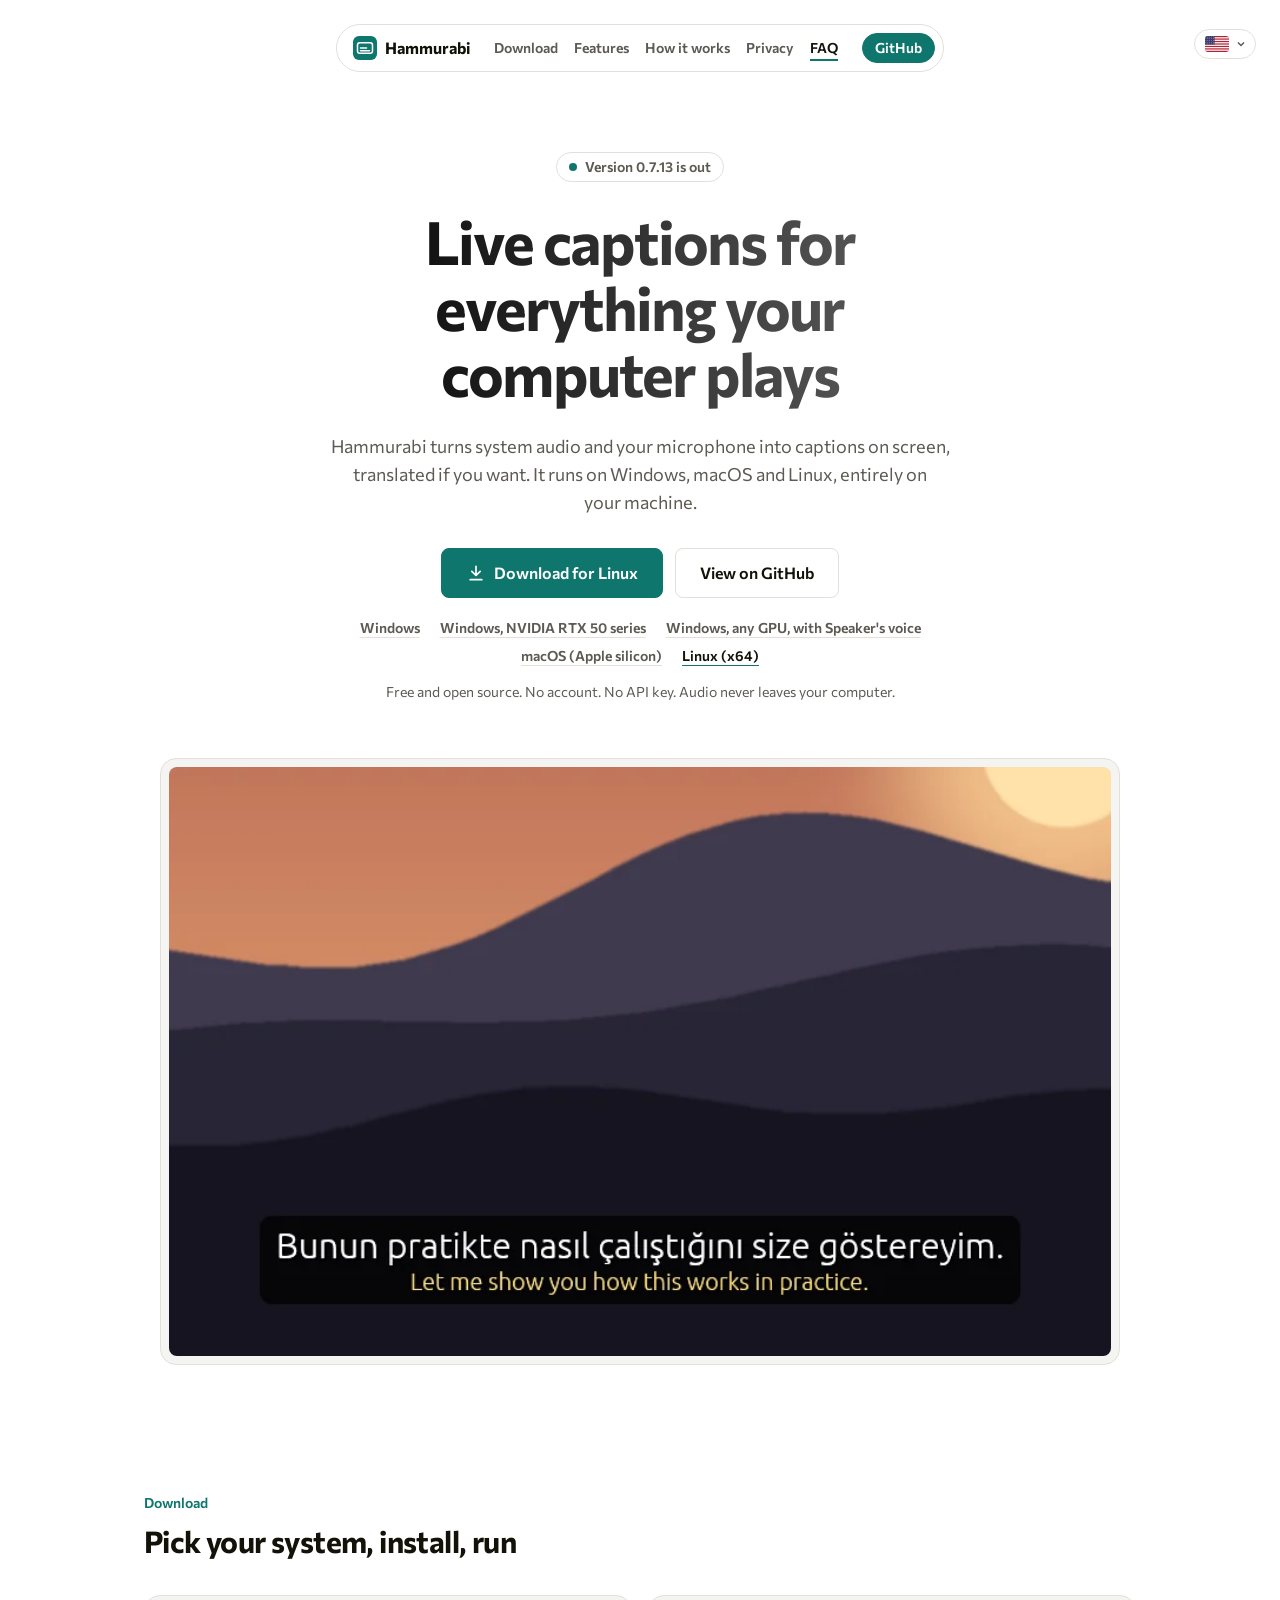
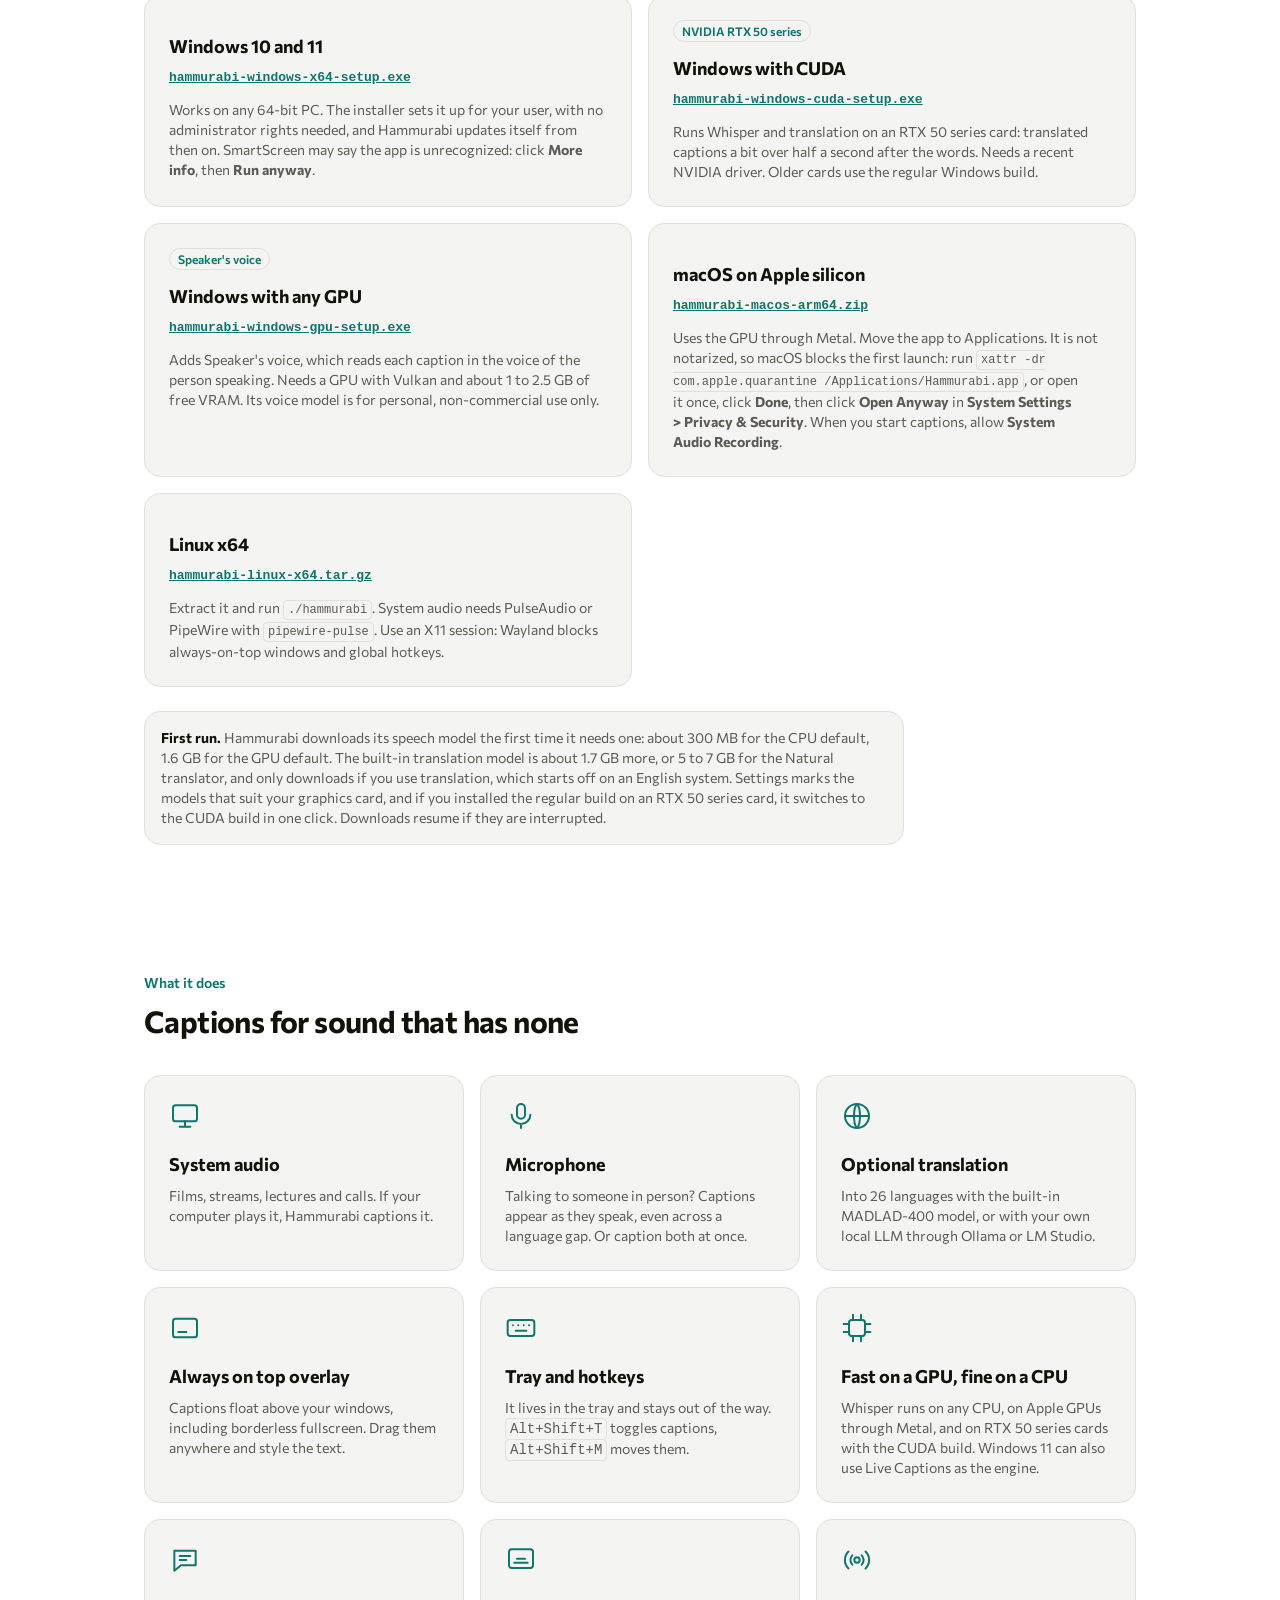
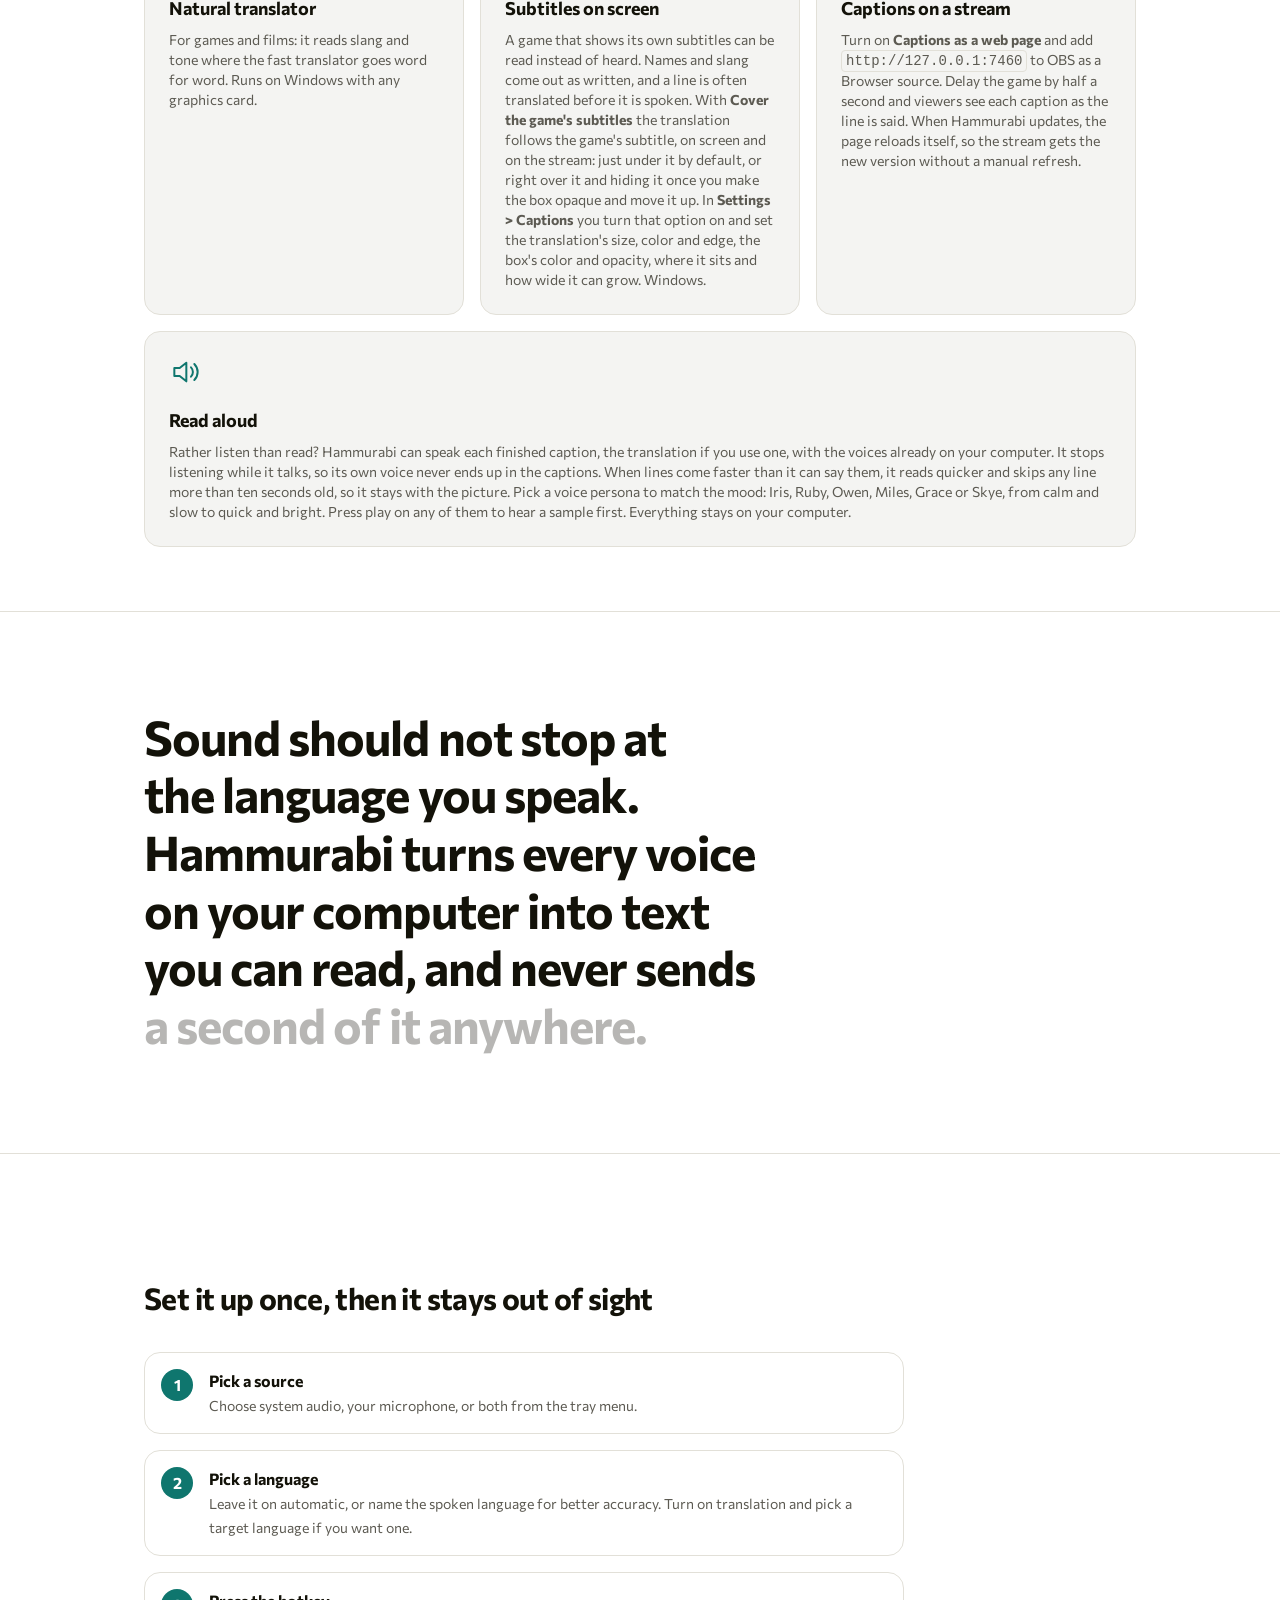
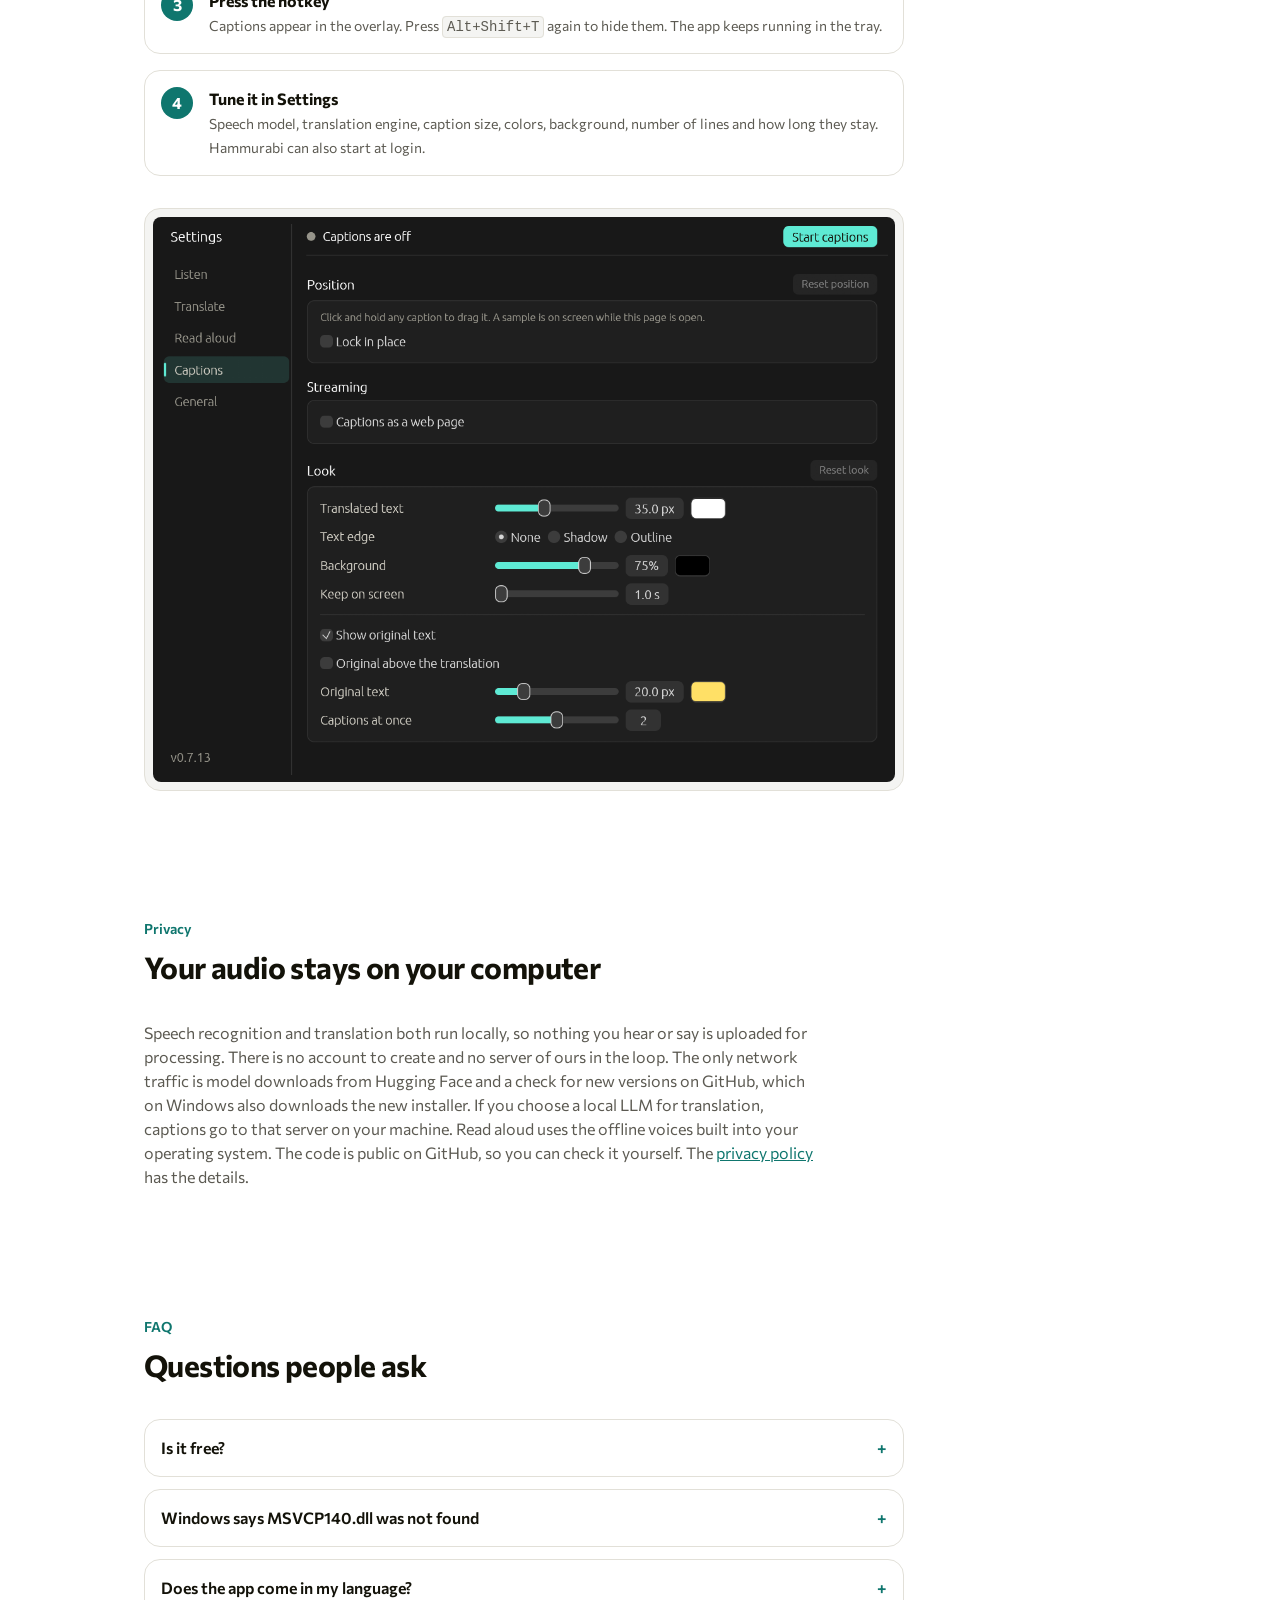
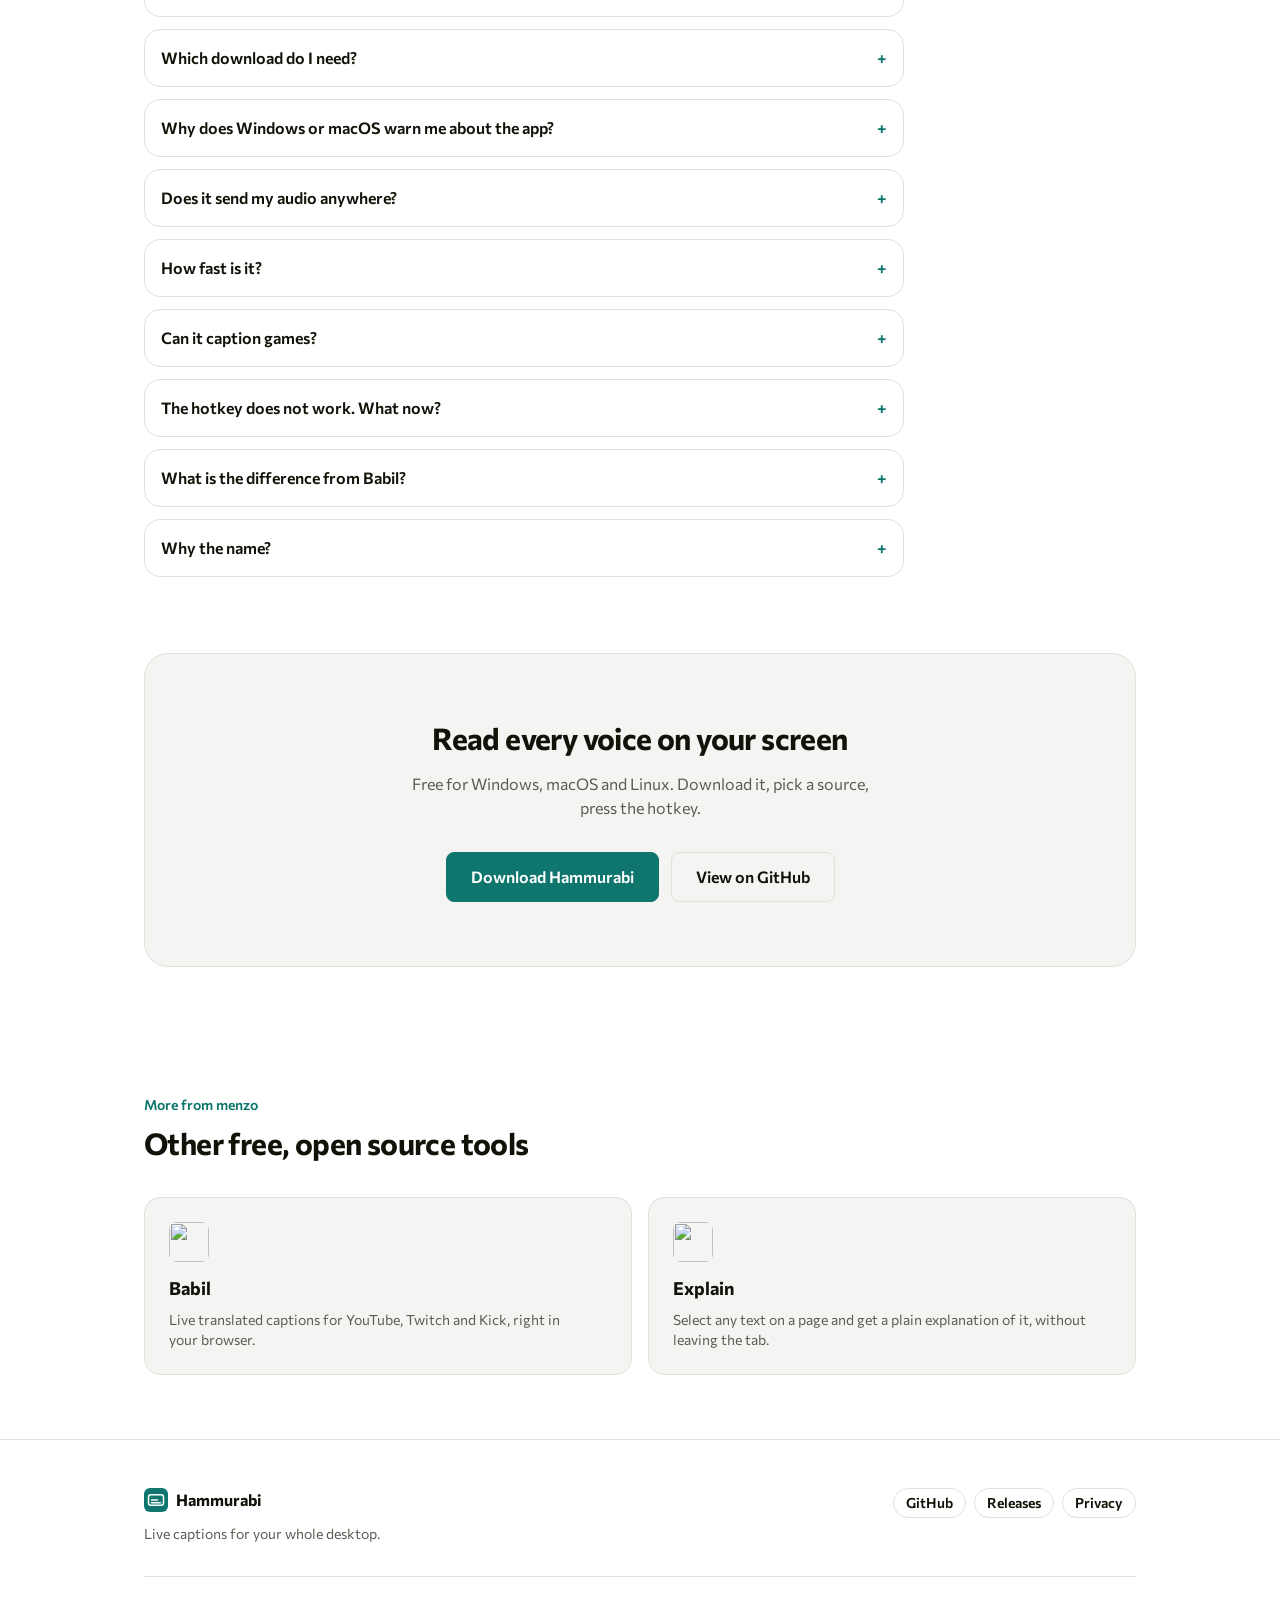
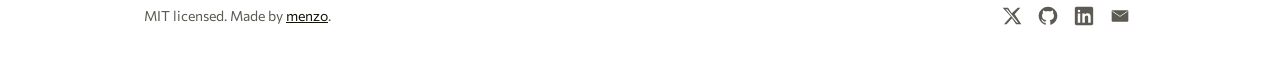
==== commit 5ba3ec35: "The model's name gives way in a narrow Settings window, and the site shows the new Settings" ====
--- a/docs/index.html
+++ b/docs/index.html
@@ -98,7 +98,7 @@
 <li><strong>Press the hotkey</strong><span>Captions appear in the overlay. Press <kbd>Alt+Shift+T</kbd> again to hide them. The app keeps running in the tray.</span></li>
 <li><strong>Tune it in Settings</strong><span>Speech model, translation engine, caption size, colors, background, number of lines and how long they stay. Hammurabi can also start at login.</span></li>
 </ol>
-<figure class="shot settings-shot rv"><img src="img/settings.webp" width="522" height="992" loading="lazy" alt="The Hammurabi settings window with sections for General, Audio, Speech, Translation, Captions and Hotkeys"></figure>
+<figure class="shot settings-shot rv"><img src="img/settings.webp" width="1176" height="896" loading="lazy" alt="The Captions page of Hammurabi's settings window, with its Position, Streaming and Look sections"></figure>
 </div>
 </section>
 
--- a/docs/style.css
+++ b/docs/style.css
@@ -100,9 +100,8 @@
 .os .file{font-family:ui-monospace,"Geist Mono",Consolas,monospace;font-size:13px;overflow-wrap:anywhere}
 .os .file a{font-weight:600}
 .os code{font-size:12px}
-.split{display:grid;grid-template-columns:minmax(0,1fr) 380px;gap:32px;align-items:start}
-.settings-shot{margin:0;max-width:380px}
-@media(max-width:860px){.split{grid-template-columns:1fr}.settings-shot{margin:0 auto}}
+.split{display:grid;gap:32px}
+.settings-shot{margin:0;max-width:760px}
 @media(max-width:640px){.hero-shot{margin-top:40px;padding:4px;border-radius:12px}.files{flex-direction:column;align-items:center;gap:8px}}
 @media(prefers-reduced-motion:reduce){.dot{animation:none}}
 .grid.os{grid-template-columns:repeat(auto-fit,minmax(min(100%,420px),1fr))}
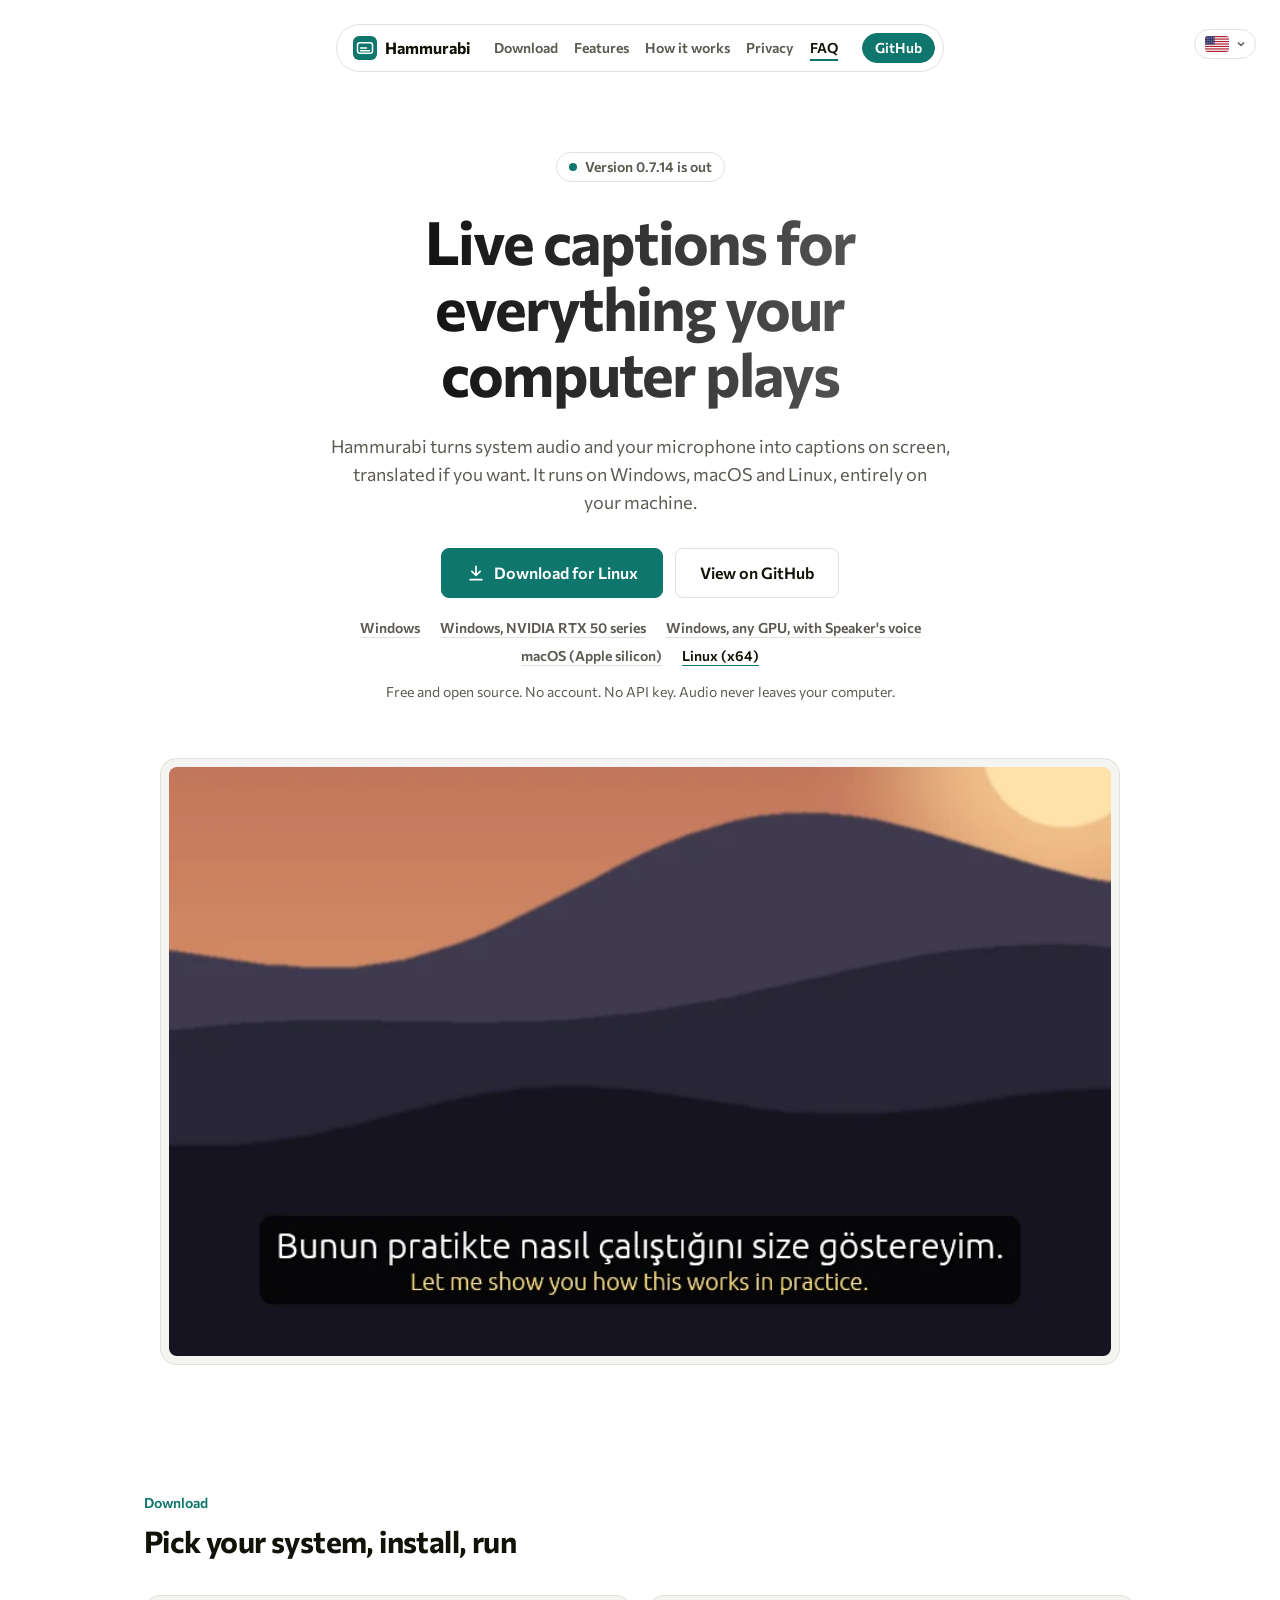
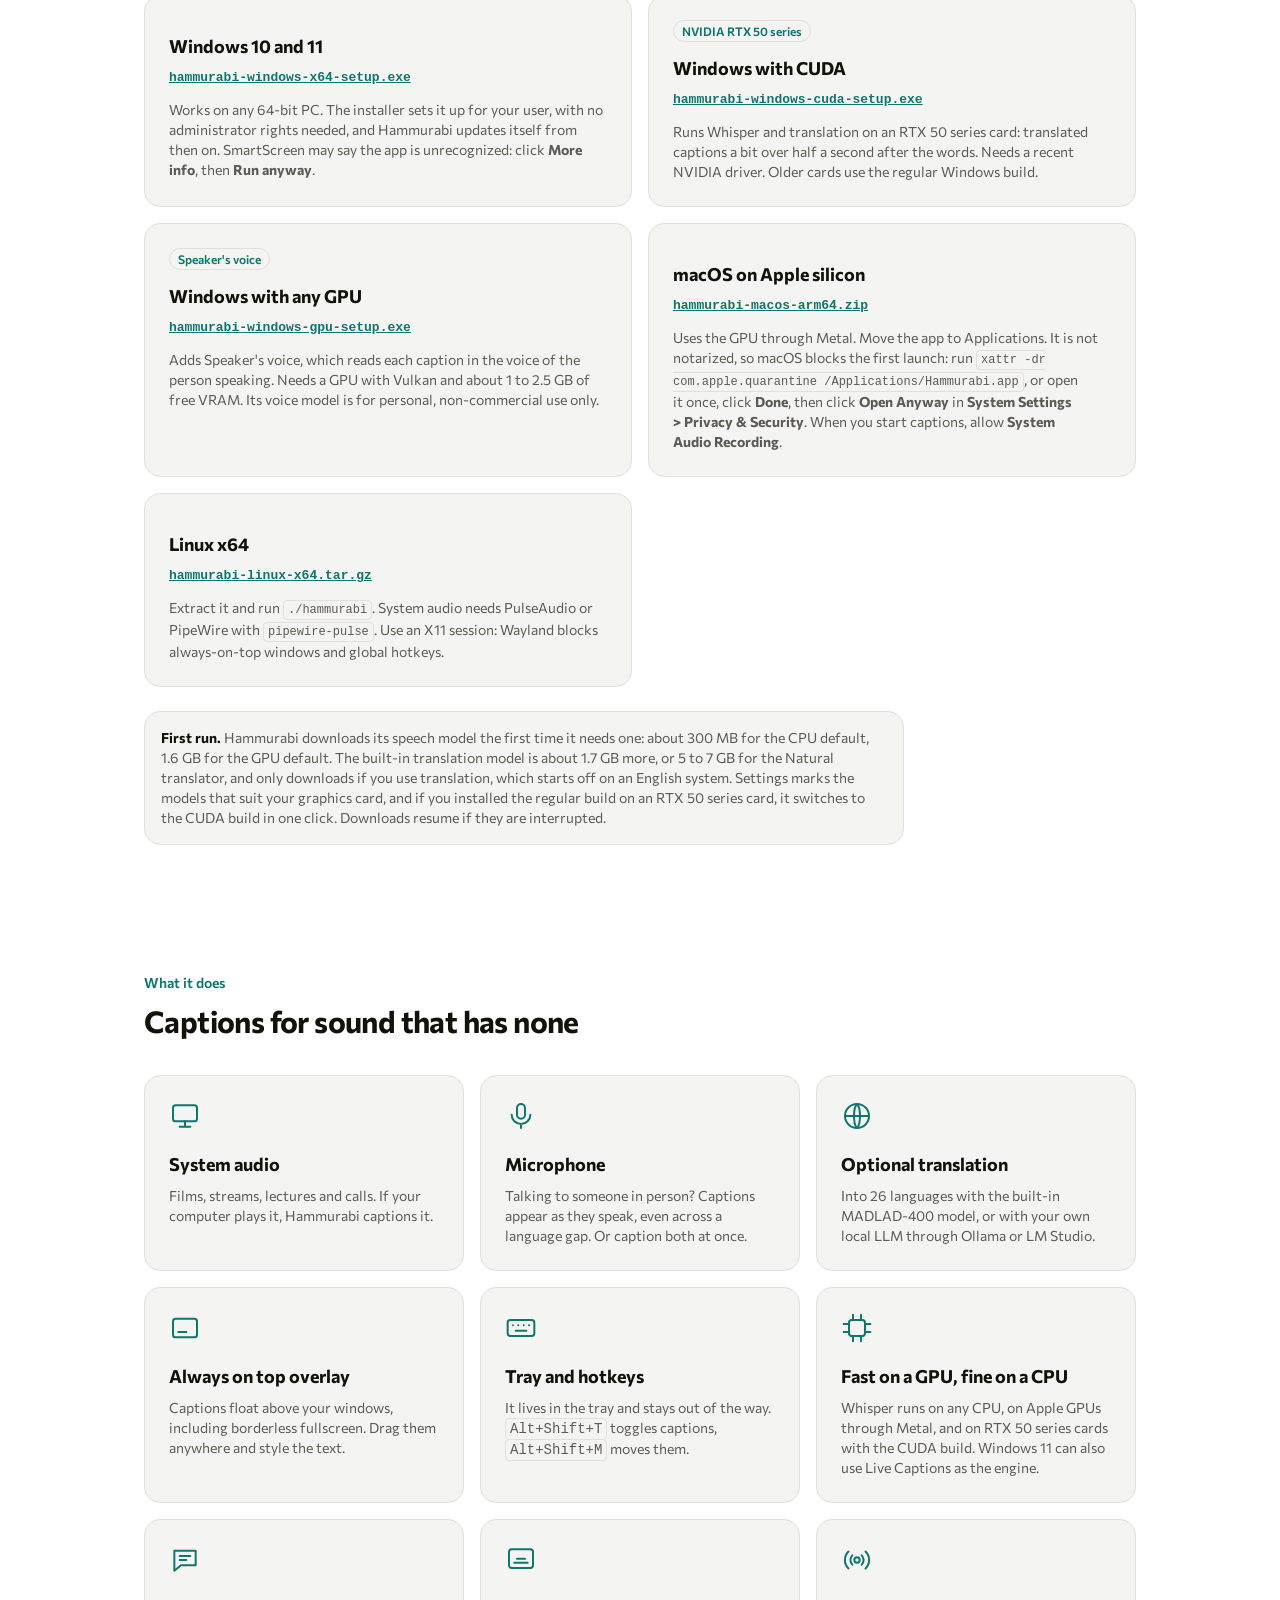
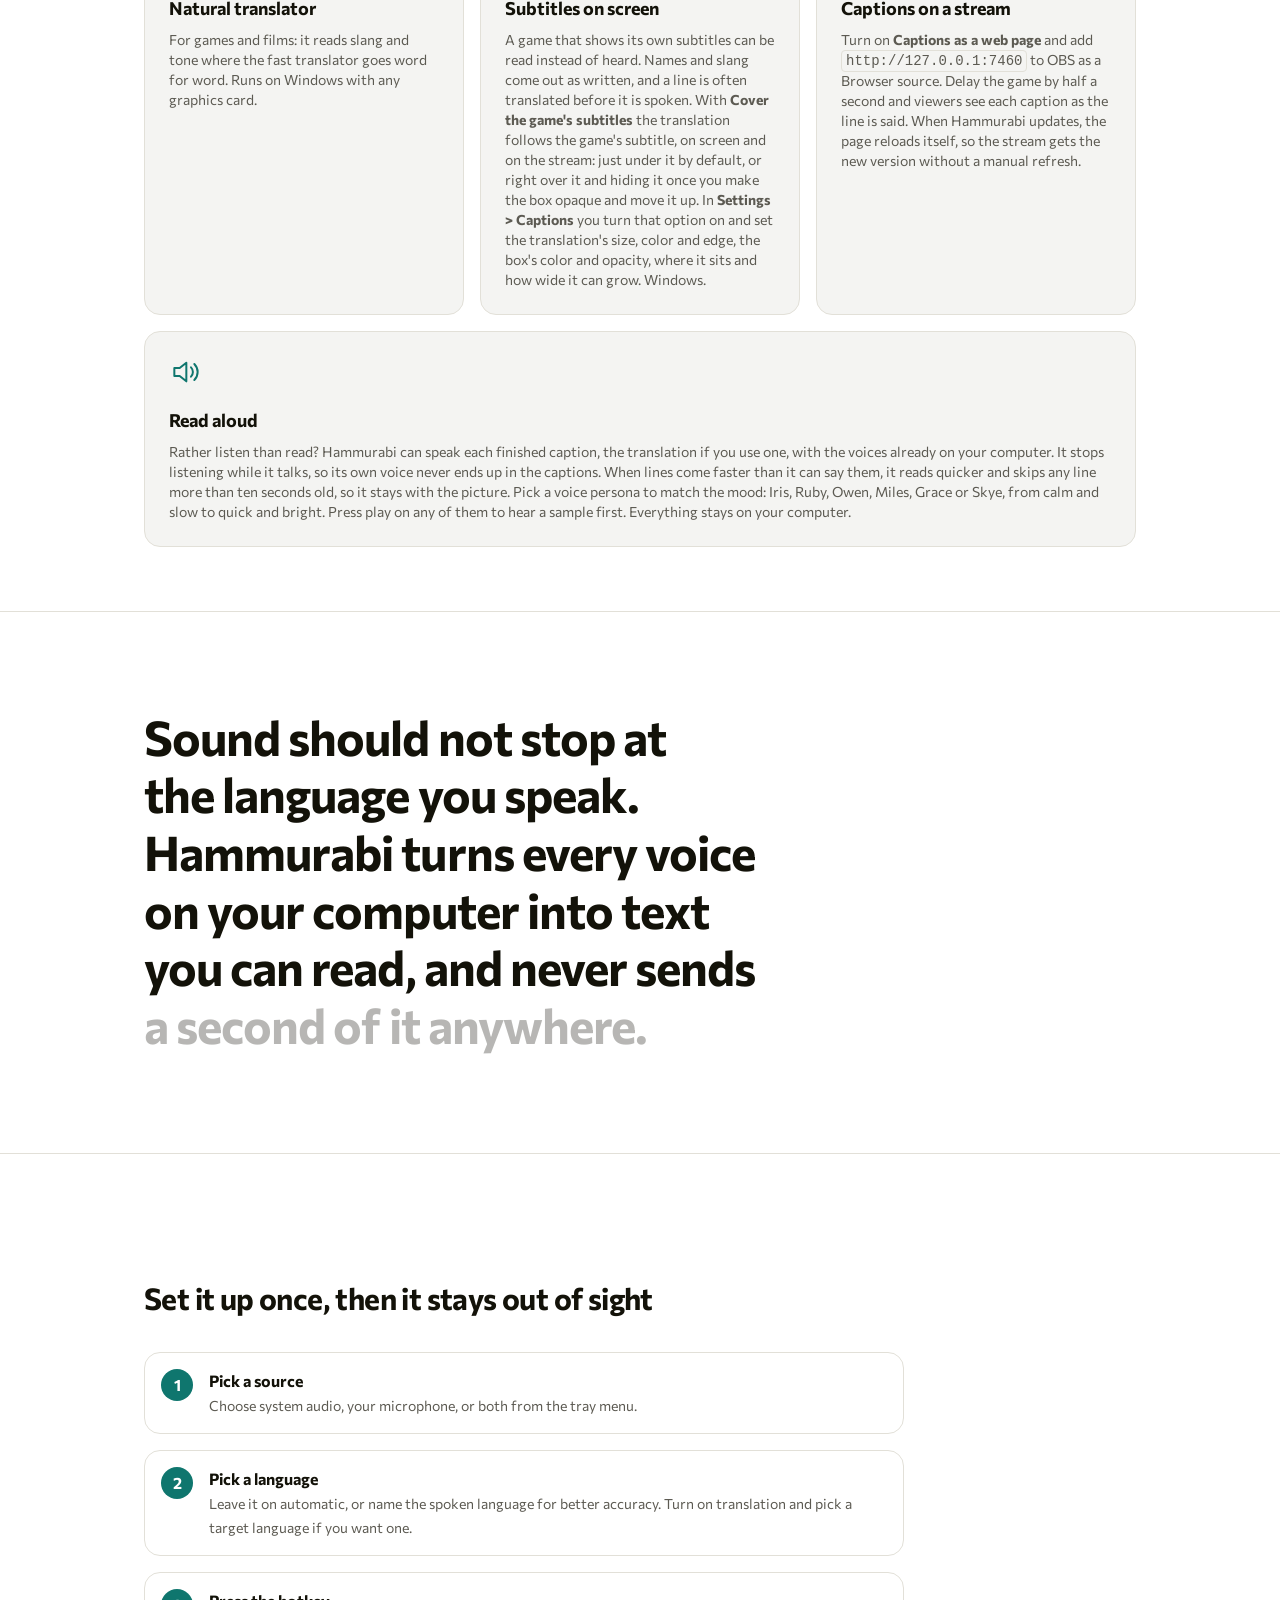
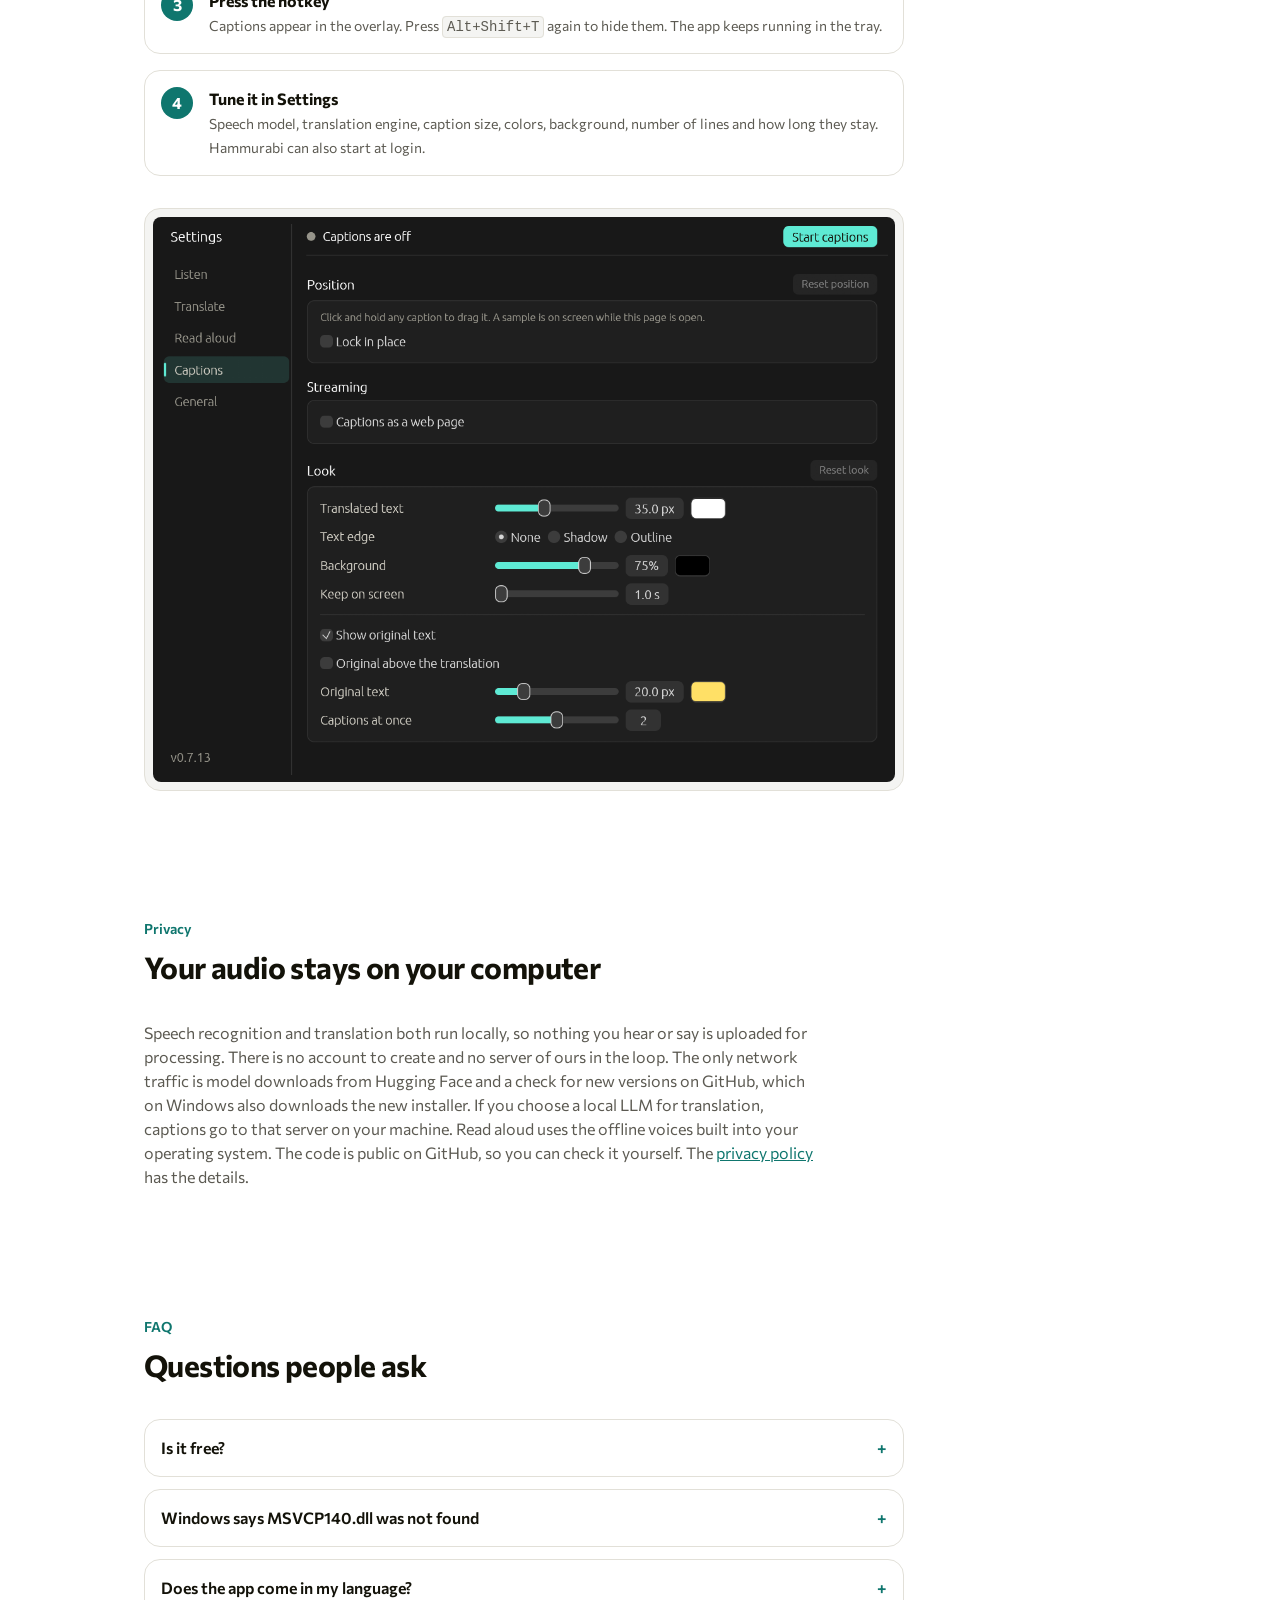
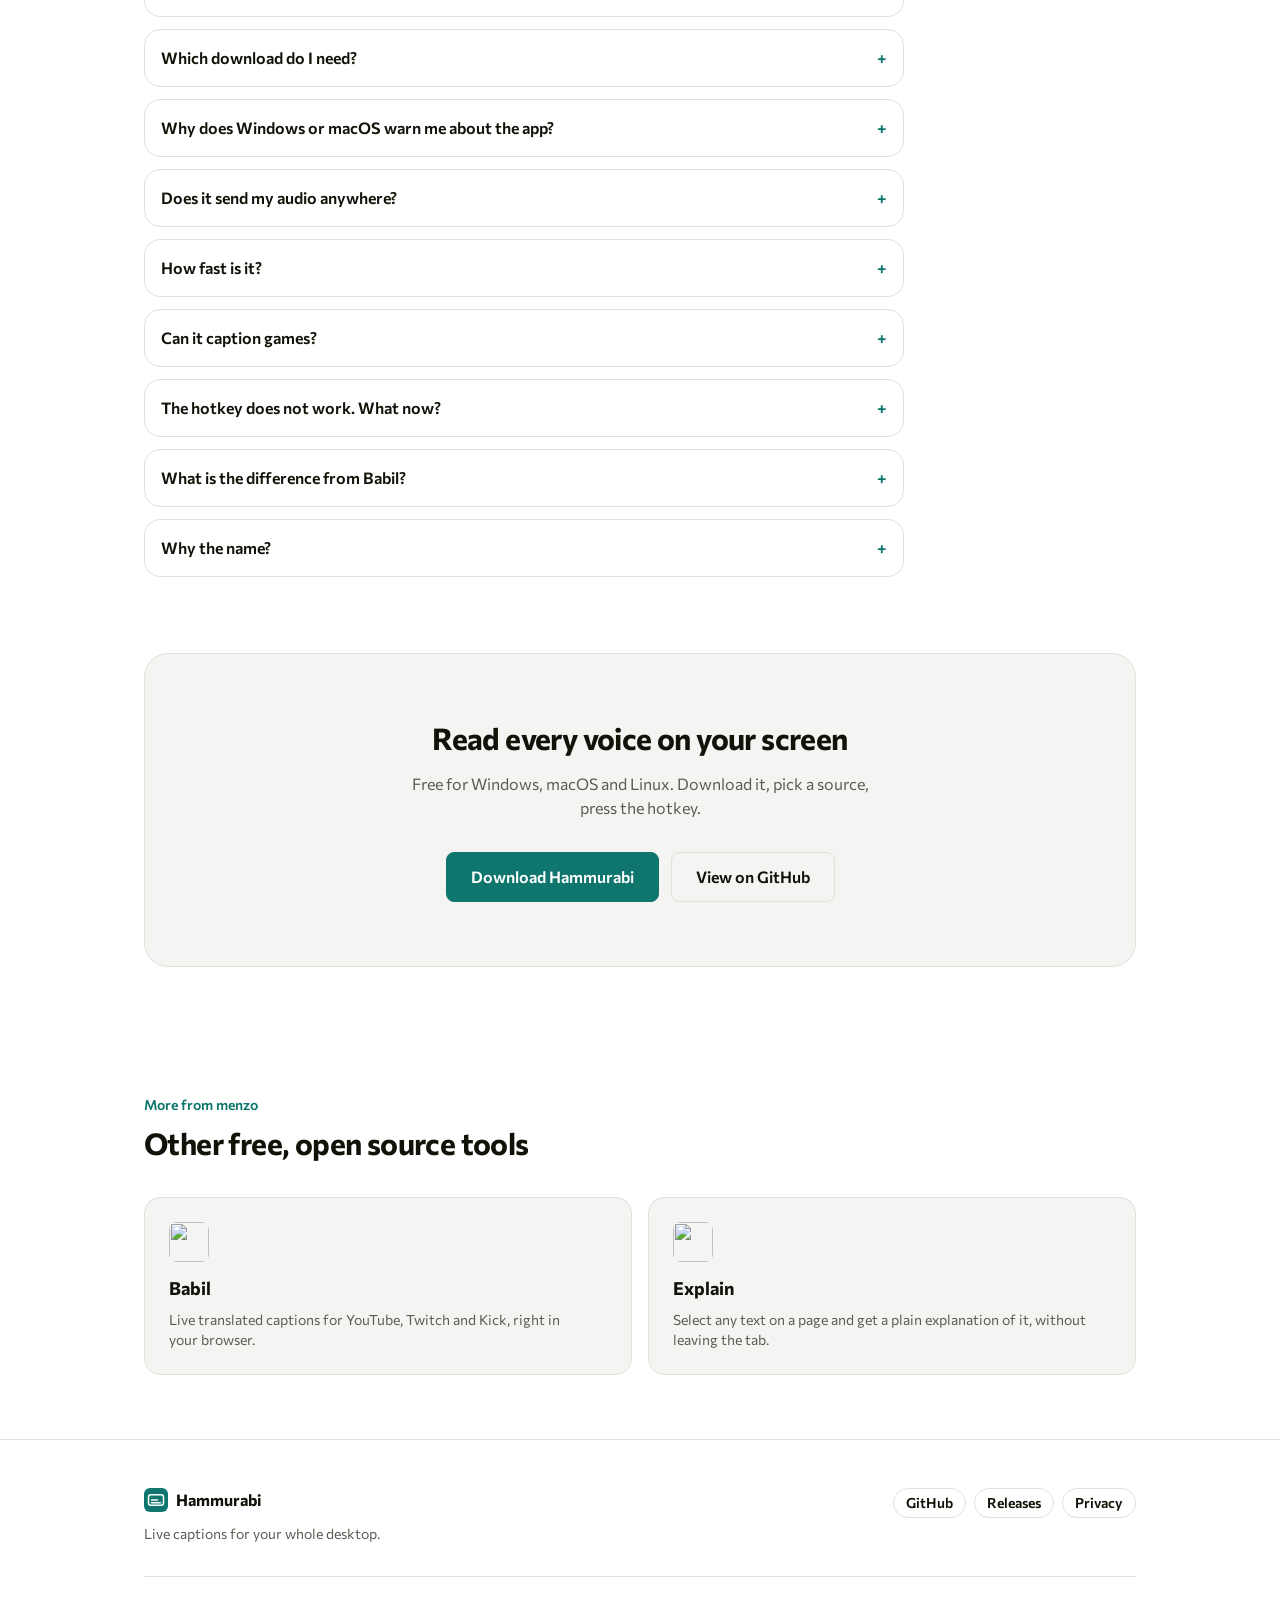
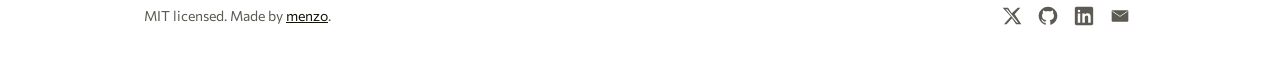
==== commit 7aa219c5: "Hammurabi 0.7.14" ====
--- a/docs/index.html
+++ b/docs/index.html
@@ -45,7 +45,7 @@
 
 <main id="main">
 <header class="hero" id="top">
-<p class="status"><span class="dot"></span>Version 0.7.13 is out</p>
+<p class="status"><span class="dot"></span>Version 0.7.14 is out</p>
 <h1>Live captions for everything your computer plays</h1>
 <p class="sub">Hammurabi turns system audio and your microphone into captions on screen, translated if you want. It runs on Windows, macOS and Linux, entirely on your machine.</p>
 <div class="cta"><a class="btn lg" id="dl" href="https://github.com/canmenzo/hammurabi/releases/latest"><svg viewBox="0 0 24 24" aria-hidden="true"><path d="M12 4v11M7 10l5 5 5-5M5 20h14"/></svg><span id="dl-label">Download</span></a><a class="btn ghost lg" href="https://github.com/canmenzo/hammurabi">View on GitHub</a></div>
